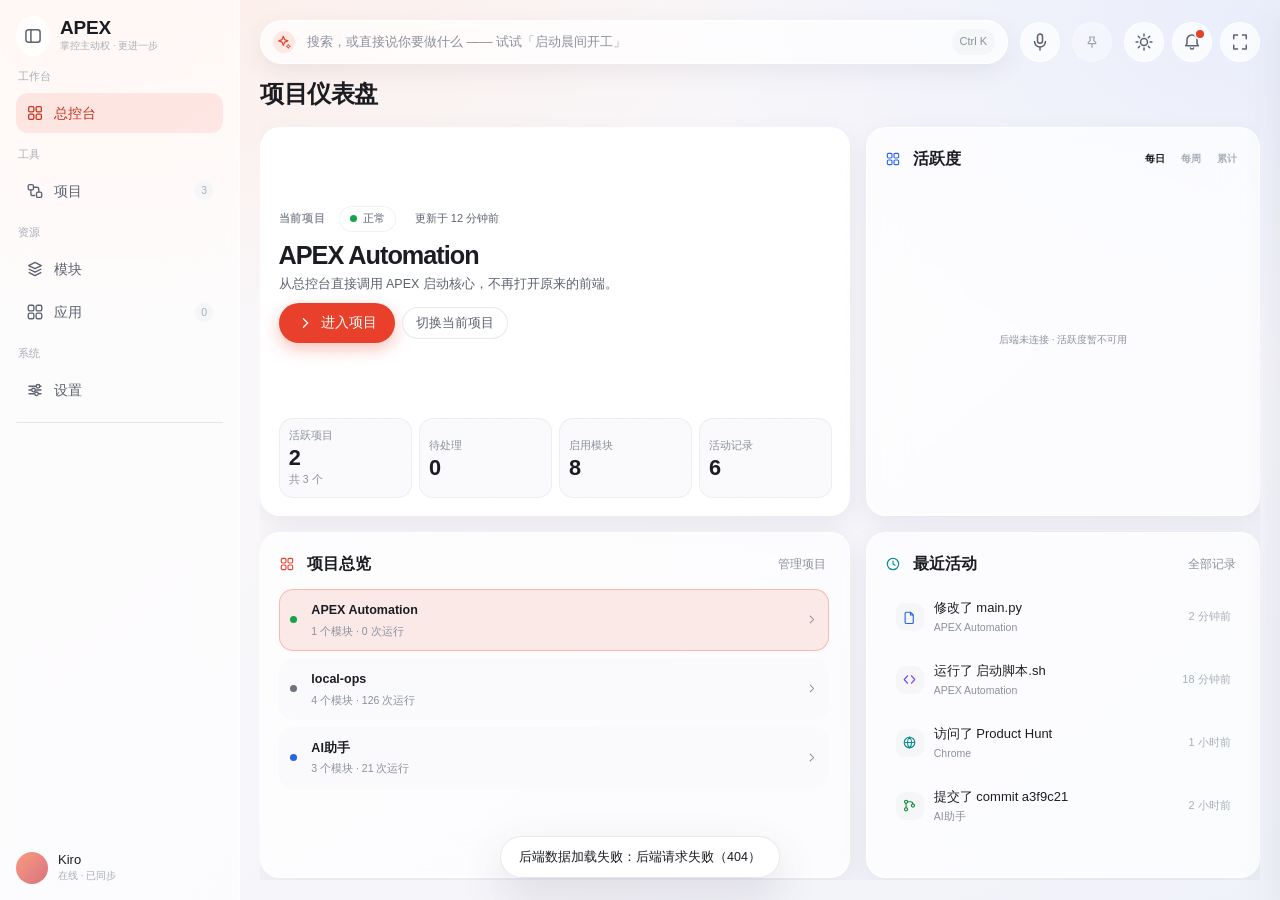
==== index.html @ bf37a085 "feat(frontend): 壳内 WebMessage 通道 + 响应式断点定稿 v2.1 + 去设计工具注入标记 - app.js 壳通道：页面跑在 WebView2 里时 apiRequest" ====
﻿<!DOCTYPE html>
<html data-theme="light" lang="zh-CN">
<head>
<meta charset="UTF-8">
<meta content="width=device-width, initial-scale=1" name="viewport">
<title>APEX 控制台</title>
<link href="styles.css?v=20260924D" rel="stylesheet">
</head>
<body>

<div class="app" id="app">

  <!-- ============ 侧边栏 ============ -->
  <aside class="sidebar">
    <div class="brand">
      <button class="icon-btn side-mini" id="miniBtn" title="折叠侧边栏">
        <svg fill="none" viewBox="0 0 24 24" style="width:20px; height:20px">
          <rect height="15" rx="3" stroke="var(--ink-2)" stroke-width="1.8" width="17" x="3.5" y="4.5"/>
          <path d="M9.5 4.5v15" stroke="var(--ink-2)" stroke-width="1.8"/>
        </svg>
      </button>
      <div>
        <div class="name">APEX</div>
        <div class="tag">掌控主动权 · 更进一步</div>
      </div>
    </div>

    <nav class="nav" id="nav">
      <div class="side-label">工作台</div>
      <button class="nav-item on" data-page="home">
        <svg fill="none" viewBox="0 0 24 24"><rect height="7" rx="1.8" stroke="currentColor" stroke-width="1.7" width="7" x="3.5" y="3.5"/><rect height="7" rx="1.8" stroke="currentColor" stroke-width="1.7" width="7" x="13.5" y="3.5"/><rect height="7" rx="1.8" stroke="currentColor" stroke-width="1.7" width="7" x="3.5" y="13.5"/><rect height="7" rx="1.8" stroke="currentColor" stroke-width="1.7" width="7" x="13.5" y="13.5"/></svg>
        <span>总控台</span>
      </button>
      <div class="side-label" style="margin-top:8px">工具</div>
      <button class="nav-item" data-page="projects">
        <svg fill="none" viewBox="0 0 24 24"><rect height="7" rx="2" stroke="currentColor" stroke-width="1.8" width="7" x="3" y="3.5"/><rect height="7" rx="2" stroke="currentColor" stroke-width="1.8" width="7" x="14" y="13.5"/><path d="M10 7h4.5a2.5 2.5 0 0 1 2.5 2.5V13" stroke="currentColor" stroke-linecap="round" stroke-width="1.8"/><path d="M6.5 10.5v5A2.5 2.5 0 0 0 9 18h2.5" stroke="currentColor" stroke-linecap="round" stroke-width="1.8"/></svg>
        <span>项目</span><span class="cnt" id="cntWf">3</span>
      </button>
      <div class="side-label" style="margin-top:8px">资源</div>
      <button class="nav-item" data-page="modules">
        <svg fill="none" viewBox="0 0 24 24"><path d="M12 3.2L3.6 7.4 12 11.6l8.4-4.2z" stroke="currentColor" stroke-linejoin="round" stroke-width="1.8"/><path d="M3.6 12L12 16.2 20.4 12" stroke="currentColor" stroke-linejoin="round" stroke-width="1.8"/><path d="M3.6 16.6L12 20.8l8.4-4.2" stroke="currentColor" stroke-linejoin="round" stroke-width="1.8"/></svg>
        <span>模块</span>
      </button>
      <button class="nav-item" data-page="apps">
        <svg fill="none" viewBox="0 0 24 24"><rect height="7.5" rx="2" stroke="currentColor" stroke-width="1.8" width="7.5" x="3" y="3"/><rect height="7.5" rx="2" stroke="currentColor" stroke-width="1.8" width="7.5" x="13.5" y="3"/><rect height="7.5" rx="2" stroke="currentColor" stroke-width="1.8" width="7.5" x="3" y="13.5"/><rect height="7.5" rx="2" stroke="currentColor" stroke-width="1.8" width="7.5" x="13.5" y="13.5"/></svg>
        <span>应用</span><span class="cnt" id="cntApps">12</span>
      </button>

      <div class="side-label" style="margin-top:8px">系统</div>
      <button class="nav-item" data-page="settings">
        <svg fill="none" viewBox="0 0 24 24"><path d="M4 7h9M19 7h1M4 12h3M13 12h7M4 17h7M17 17h3" stroke="currentColor" stroke-linecap="round" stroke-width="1.8"/><circle cx="16" cy="7" r="2.4" stroke="currentColor" stroke-width="1.8"/><circle cx="10" cy="12" r="2.4" stroke="currentColor" stroke-width="1.8"/><circle cx="14" cy="17" r="2.4" stroke="currentColor" stroke-width="1.8"/></svg>
        <span>设置</span>
      </button>
    </nav>

    <div class="side-div"></div>

    <div class="side-spacer"></div>

    <div class="user">
      <div class="avatar"></div>
      <div>
        <div class="u-name">Kiro</div>
        <div class="u-sub">在线 · 已同步</div>
      </div>
    </div>
  </aside>

  <!-- ============ 主区域 ============ -->
  <div class="main">
    <header class="topbar">
      <div aria-label="打开指令栏" class="search" id="searchBox" role="button" tabindex="0">
        <span class="ai-spark">
          <svg fill="none" viewBox="0 0 24 24" style="width:16px; height:16px">
            <path d="M11 3.5l1.9 4.9 4.9 1.9-4.9 1.9L11 17.1l-1.9-4.9L4.2 10.3l4.9-1.9L11 3.5z" stroke="#E8402A" stroke-linejoin="round" stroke-width="1.8"/>
            <path d="M18.5 15.5l.9 2.1 2.1.9-2.1.9-.9 2.1-.9-2.1-2.1-.9 2.1-.9.9-2.1z" stroke="#E8402A" stroke-linejoin="round" stroke-width="1.4"/>
          </svg>
        </span>
        <input id="searchInline" placeholder="搜索，或直接说你要做什么 —— 试试「启动晨间开工」" readonly tabindex="-1">
        <span class="kbd">Ctrl K</span>
      </div>

      <button aria-label="语音指令" class="icon-btn voice-btn" id="voiceBtn" title="语音指令：说「启动晨间开工」">
        <svg fill="none" viewBox="0 0 24 24" style="width:20px; height:20px">
          <rect height="11" rx="3" stroke="var(--ink-2)" stroke-width="1.8" width="6" x="9" y="2.5"/>
          <path d="M5.5 11.5a6.5 6.5 0 0 0 13 0" stroke="var(--ink-2)" stroke-linecap="round" stroke-width="1.8"/>
          <path d="M12 18v3.5" stroke="var(--ink-2)" stroke-linecap="round" stroke-width="1.8"/>
        </svg>
        <span class="voice-ring"></span>
      </button>

      <button class="pill window-topmost" id="topmostBtn" title="窗口置顶：固定窗口在最上层显示" aria-label="窗口置顶" aria-pressed="false" disabled>
        <svg fill="none" viewBox="0 0 24 24" aria-hidden="true">
          <path d="M8.5 4.5h7l-1 5 3 3v2h-11v-2l3-3-1-5zM12 14.5V20" stroke="currentColor" stroke-width="1.8" stroke-linecap="round" stroke-linejoin="round"/>
        </svg>
      </button>

      <div class="icon-btns">
        <button class="icon-btn" id="themeBtn" title="切换主题">
          <svg fill="none" viewBox="0 0 24 24" style="width:20px; height:20px">
            <circle cx="12" cy="12" r="4.2" stroke="var(--ink-2)" stroke-width="1.8"/>
            <path d="M12 2.5v2.2M12 19.3v2.2M2.5 12h2.2M19.3 12h2.2M5.2 5.2l1.6 1.6M17.2 17.2l1.6 1.6M18.8 5.2l-1.6 1.6M6.8 17.2l-1.6 1.6" stroke="var(--ink-2)" stroke-linecap="round" stroke-width="1.8"/>
          </svg>
        </button>
        <button class="icon-btn" id="bellBtn" title="通知">
          <svg fill="none" viewBox="0 0 24 24" style="width:20px; height:20px">
            <path d="M6 9.5a6 6 0 1 1 12 0v4.2l1.6 2.8H4.4L6 13.7V9.5z" stroke="var(--ink-2)" stroke-linejoin="round" stroke-width="1.8"/>
            <path d="M10 19.2a2.2 2.2 0 0 0 4 0" stroke="var(--ink-2)" stroke-linecap="round" stroke-width="1.8"/>
          </svg>
          <span class="badge" id="bellBadge"></span>
        </button>
        <button class="icon-btn" id="fsBtn" title="全屏（主内容限宽居中）">
          <svg fill="none" viewBox="0 0 24 24" style="width:20px; height:20px">
            <path d="M9 3.5H4.5V8M15 3.5h4.5V8M9 20.5H4.5V16M15 20.5h4.5V16" stroke="var(--ink-2)" stroke-linecap="round" stroke-linejoin="round" stroke-width="1.8"/>
          </svg>
        </button>
      </div>
    </header>

    <main class="view" id="view"></main>
  </div>
</div>

<!-- ============ 命令面板 ============ -->
<div class="mask" id="paletteMask">
  <div aria-label="指令栏" class="palette" role="dialog">
    <div class="p-in">
      <span class="ai-spark">
        <svg fill="none" viewBox="0 0 24 24" style="width:17px; height:17px">
          <path d="M11 3.5l1.9 4.9 4.9 1.9-4.9 1.9L11 17.1l-1.9-4.9L4.2 10.3l4.9-1.9L11 3.5z" stroke="#E8402A" stroke-linejoin="round" stroke-width="1.8"/>
          <path d="M18.5 15.5l.9 2.1 2.1.9-2.1.9-.9 2.1-.9-2.1-2.1-.9 2.1-.9.9-2.1z" stroke="#E8402A" stroke-linejoin="round" stroke-width="1.4"/>
        </svg>
      </span>
      <input autocomplete="off" id="paletteInput" placeholder="搜索，或直接说你要做什么 —— 例如「启动晨间开工」">
      <span class="kbd" id="palHint">Esc</span>
    </div>
    <div class="ai-zone" id="aiZone"></div>
    <div class="p-list" id="paletteList"></div>
  </div>
</div>

<!-- ============ 通知浮层 ============ -->
<div class="pop" id="bellPop"></div>
<div class="pop" id="voicePop"></div>
<div class="pop" id="appPop"></div>
<div class="pop" id="tagPop"></div>
<div class="pop" id="projStPop"></div>
<div class="pop" id="projSwitchPop"></div>

<!-- ============ 抽屉 ============ -->
<div class="drawer-mask" id="drawerMask"></div>
<aside aria-label="详情" class="drawer" id="drawer" role="dialog"></aside>

<!-- ============ 笔记编辑弹窗（居中模态框） ============ -->
<div class="note-mask" id="noteModalMask" data-act="closeNoteModal" aria-hidden="true"></div>
<div class="note-modal" id="noteModal" role="dialog" aria-modal="true" aria-label="笔记编辑"></div>

<!-- ============ 提示条 ============ -->
<div class="toasts" id="toasts"></div>

<script src="app.js?v=20260924D"></script>
</body>
</html>
---- styles.css ----
/* APEX 控制台 · 可运行原型
   视觉系统：沿用 APEX 品牌红 + 玻璃白卡 + 柔和渐变底
   结构纪律：圆角分级、4px 间距基准、字重分三档、扁平优先、阴影只用于交互层 */

/* ---------- 全局交互基线：禁用默认文本选择（桌面 / Electron 沉浸感） ----------
   拖拽列表、拖动卡片时不再出现蓝色选区。输入类控件必须放行，否则无法打字/复制。 */
*{
  user-select:none;
  -webkit-user-select:none;   /* Chrome / Safari / Electron / WebView2 */
  -ms-user-select:none;       /* IE / 旧 Edge */
  -moz-user-select:none;      /* Firefox */
}
input,
textarea,
[contenteditable="true"]{
  user-select:text !important;
  -webkit-user-select:text !important;
  -ms-user-select:text !important;
  -moz-user-select:text !important;
}
/* 可读长文本放行（终端 / 运行日志 / 代码预览，方便手动选中复制） */
.terminal,.t-line,pre,code{user-select:text;-webkit-user-select:text}

:root{
  --brand:#E8402A;
  --brand-dark:#C9331F;
  --brand-soft:rgba(232,64,42,.10);
  --brand-line:rgba(232,64,42,.28);
  --on-brand:#fff;

  --ink:#1B1D22;
  --ink-2:#5C6270;
  --ink-3:#8A909C;
  --ink-4:#A8AEB8;

  --line:rgba(28,32,44,.10);
  --line-2:rgba(28,32,44,.055);

  --card:rgba(255,255,255,.72);
  --card-strong:rgba(255,255,255,.92);
  --tile:rgba(244,245,247,.9);
  --tile-2:rgba(250,250,252,.9);
  --term-bg:#2E3440;                 /* 日志终端背景板：深板岩灰（浅色文字保持原样） */
  --hover:rgba(28,32,44,.045);

  --green:#0E8A3C;   --green-bg:rgba(16,163,74,.12);
  --blue:#2563EB;    --blue-bg:rgba(37,99,235,.12);
  --amber:#B0700F;   --amber-bg:rgba(186,117,23,.14);
  --purple-bg:rgba(124,77,255,.12);
  --teal:#0B8F8F;    --teal-bg:rgba(14,165,165,.12);
  --slate:#7A828F;   --slate-bg:rgba(122,130,143,.14);

  /* 项目状态三态（正常 / 开发中 / 已暂停）：项目卡片 badge、总控台 hero
     与「进入项目」页标题旁的切换控件共用，改配色只动这四个 hex */
  --st-ok:#16A34A;    --st-ok-bg:#F0FDF4;
  --st-dev:#2563EB;   --st-dev-bg:#EFF6FF;
  --st-pause:#6B7280; --st-pause-bg:#F3F4F6;

  /* 表单校验错误色：身份卡内联编辑窗口的必填提示 / 出错态描边共用 */
  --err:#D93025;      --err-bg:rgba(217,48,37,.08);   --err-line:rgba(217,48,37,.42);

  --r-card:20px;
  --r-inner:14px;
  --r-sm:10px;
  --r-pill:999px;

  --sh:0 8px 24px rgba(74,61,84,.08);
  --sh-lg:0 18px 44px rgba(74,61,84,.14);
  --blur:saturate(150%) blur(18px);

  --pg:20px;
  --pg-sm:12px;
  --gap:16px;
  --pad:18px;
  --ctl-h:40px;          /* 顶栏圆形控件直径：图标按钮 / 语音 / 窗口置顶共用同一尺寸 */
  --topbar-pin-ico:16px;

  /* 项目仪表盘：首页仅呈现项目状态、活动和推进，不重复应用入口；所有密度与热力图尺寸集中在这里。 */
  /* 连续缩放：clamp(下限, 随视口宽线性, 上限) —— 断点之间不跳变，压到下限由断点接手 */
  --dash-card-pad:clamp(13px, 0.9vw + 6px, 18px);
  --dash-gap:14px;
  --dash-side-min:320px;
  --dash-kicker:11px;
  --dash-title:clamp(21px, 1.35vw + 8px, 28px);
  --dash-desc:12.5px;
  --dash-stat:clamp(19px, 1.15vw + 7px, 24px);
  --dash-stat-label:10.5px;
  --dash-heat-gap:3px;
  --dash-heat-label:10px;
  --dash-heat-empty-h:64px;
  /* 方格圆角用百分比：跟着格子大小成正比，小格不会糊成圆点、大格不会显得太方 */
  --dash-heat-cell-r:22%;
  /* 活跃度底色：单一蓝色系五档，只表达在线时长（0 = 未活跃浅灰，越深 = 在线越久）。
     严禁在底色里掺红绿；代码增删只在悬停气泡里用色。 */
  --dash-heat-0:#EBEDF0;
  --dash-heat-1:#BFDBFE;
  --dash-heat-2:#93C5FD;
  --dash-heat-3:#3B82F6;
  --dash-heat-4:#2563EB;
  /* 悬停气泡：深色胶囊 + 两行（日期/在线，+ 增 / - 删），两种主题同一个深色底 */
  --heat-tip-bg:#14161A;
  --heat-tip-ink:#FFFFFF;
  --heat-tip-add:#10B981;
  --heat-tip-del:#EF4444;
  --heat-tip-r:10px;
  --heat-tip-pad:5px 10px;
  --heat-tip-gap:2px;
  --heat-tip-rise:4px;

  /* Obsidian 项目资料中枢：尺寸与动效集中在令牌，组件规则不硬写数值 */
  --ease-out:cubic-bezier(.23,1,.32,1);
  --motion-press:140ms;
  --motion-panel:200ms;
  --motion-return:280ms;
  --obs-hub-pad:14px;
  --obs-hub-gap:12px;
  --obs-node-pad:12px;
  --obs-node-min-h:64px;
  --obs-icon-size:30px;
  --obs-icon-glyph:17px;
  --obs-more-size:30px;
  --obs-bridge-w:82px;
  --obs-line-h:2px;
  --obs-dot-size:8px;
  --obs-title-size:13px;
  --obs-meta-size:10.5px;
  --obs-copy-gap:3px;
  --obs-panel-gap:10px;
  --obs-panel-shift:6px;

  /* 居中弹窗：所有「编辑 / 填写」表单的宿主。宽度分两档——宽版给长文本 / 列表，窄版给字段少的表单 */
  --modal-w:760px;
  --modal-w-form:480px;
  --app-picker-list-h:min(52vh,480px);

  /* 窗口规格：1260×840 标准窗口（紧凑） / 全屏（主内容限宽居中防拉伸）
     侧栏固定宽 + 全屏主内容上限，两态共用同一套令牌 */
  --side-w:240px;
  --main-max:1440px;
  /* 全站最小压缩宽度：窗口比这还窄时布局不再跟缩（body 出横向滚动条），
     响应式适配到 720 为止 —— 再往下是「不可读」，不是「响应式」该管的事 */
  --win-min:720px;

  /* 项目选择页：卡片栅格。--tile-min 是**期望**列宽（决定一行放几张卡）、
     --board-gap 卡片间距、--tile-pad 卡片内边距。列数由 minmax 自适应，不写宽度断点。
     注意：轨道下限在 .pjt-board 里用 min(--tile-min, 100%) 兜底 —— 否则容器比
     --tile-min 还窄时轨道不肯再缩，会撑出横向滚动条 */
  --tile-min:290px;
  --board-gap:14px;
  --tile-pad:16px;
  /* 卡片拖拽排序的视觉：抬起幅度与拖拽阴影。JS 通过 getComputedStyle 读这两个值，
     所以调手感只改这里，不用去动 app.js */
  --pjt-lift-scale:1.035;
  --pjt-lift-tilt:1.4deg;
  --pjt-sh-drag:0 22px 46px rgba(46,26,20,.24);

  /* 应用列表：行卡片固定高度 + 行距（步长 = 高 + 距，smoke/app.js 的整数行计算依赖它） */
  --app-row-h:46px;
  --app-row-gap:6px;

  --bg:
    radial-gradient(1200px 680px at 6% -8%, #FDECE6 0%, rgba(253,236,230,0) 60%),
    radial-gradient(1000px 600px at 98% 2%, #EAEEFB 0%, rgba(234,238,251,0) 58%),
    linear-gradient(140deg,#FBF8F8 0%,#F7F6FA 52%,#F0F2F9 100%);
  --side:rgba(255,255,255,.58);
}

[data-theme="dark"]{
  --ink:#E9EBEF;
  --ink-2:#ADB3BF;
  --ink-3:#818896;
  --ink-4:#666D7A;

  --line:rgba(255,255,255,.10);
  --line-2:rgba(255,255,255,.05);

  --card:rgba(33,35,41,.68);
  --card-strong:rgba(40,42,49,.94);
  --tile:rgba(255,255,255,.055);
  --tile-2:rgba(255,255,255,.035);
  --hover:rgba(255,255,255,.06);

  --green:#4ADE80;  --green-bg:rgba(74,222,128,.14);
  --blue:#7DA4FF;   --blue-bg:rgba(125,164,255,.14);
  --amber:#E5AE55;  --amber-bg:rgba(229,174,85,.14);
  --purple-bg:rgba(169,139,255,.14);
  --teal:#4FD1C5;   --teal-bg:rgba(79,209,197,.14);
  --slate:#9AA2B0;  --slate-bg:rgba(154,162,176,.14);

  /* 项目状态三态：深色态光源不同，浅色底会「发光」，改用低透明底 + 提亮文字 */
  --st-ok:#4ADE80;    --st-ok-bg:rgba(34,197,94,.16);
  --st-dev:#60A5FA;   --st-dev-bg:rgba(59,130,246,.18);
  --st-pause:#9CA3AF; --st-pause-bg:rgba(156,163,175,.16);

  /* 表单校验错误色：深色态提亮，保持与正文同等的可读性 */
  --err:#FF6B5E;      --err-bg:rgba(255,107,94,.12);  --err-line:rgba(255,107,94,.48);

  --sh:0 8px 24px rgba(0,0,0,.34);
  --sh-lg:0 18px 44px rgba(0,0,0,.5);

  /* 拖拽中的卡片阴影：深色态用纯黑加不透明度，避免浅色投影在暗底上发灰 */
  --pjt-sh-drag:0 22px 46px rgba(0,0,0,.62);

  /* 深色态蓝阶：同一支蓝色系在暗底上升一档，保证「越活跃越亮」的读法不变 */
  --dash-heat-0:rgba(255,255,255,.06);
  --dash-heat-1:#1E3A8A;
  --dash-heat-2:#2563EB;
  --dash-heat-3:#3B82F6;
  --dash-heat-4:#60A5FA;

  --bg:
    radial-gradient(1200px 680px at 6% -8%, #2A2029 0%, rgba(42,32,41,0) 60%),
    radial-gradient(1000px 600px at 98% 2%, #1C2233 0%, rgba(28,34,51,0) 58%),
    linear-gradient(140deg,#111216 0%,#14151A 52%,#141620 100%);
  --side:rgba(28,30,36,.62);
}

*{box-sizing:border-box}
html,body{height:100%}
body{
  margin:0;
  min-width:var(--win-min);   /* 最小压缩宽度地板：再窄出横向滚动条，布局不跟缩（见 --win-min） */
  font-family:"Noto Sans SC","PingFang SC","Microsoft YaHei",-apple-system,"Segoe UI",sans-serif;
  font-size:13px;
  line-height:1.6;
  color:var(--ink);
  background:var(--bg);
  background-attachment:fixed;
  -webkit-font-smoothing:antialiased;
  overflow:auto;   /* 常态无滚动条（.app 恰好铺满）；窗口 < --win-min 时出横向滚动条而不是压烂布局 */
}
button{font:inherit;color:inherit;background:none;border:0;cursor:pointer}
input,select{font:inherit;color:inherit}
::-webkit-scrollbar{width:9px;height:9px}
::-webkit-scrollbar-thumb{background:var(--line);border-radius:9px}
::-webkit-scrollbar-track{background:transparent}

/* ---------- 布局骨架 ---------- */
/* 布局骨架：侧栏固定 240px（1260 标准窗口下主区约 1020px） */
.app{display:grid;grid-template-columns:var(--side-w) minmax(0,1fr);height:100vh;height:100dvh;transition:grid-template-columns var(--motion-panel) var(--ease-out)}
.app.mini{grid-template-columns:76px minmax(0,1fr)}

.sidebar{
  background:var(--side);
  backdrop-filter:var(--blur);
  -webkit-backdrop-filter:var(--blur);
  border-right:1px solid rgba(255,255,255,.7);
  display:flex;flex-direction:column;gap:10px;
  padding:16px;overflow:hidden;
}
[data-theme="dark"] .sidebar{border-right-color:var(--line)}

.main{display:flex;flex-direction:column;min-width:0;padding:var(--pg);gap:var(--gap);overflow:hidden}
.view{flex:1;min-height:0;overflow:hidden auto;display:flex;flex-direction:column;gap:var(--gap);padding-bottom:2px;
  scrollbar-width:none;              /* 页面侧边不显示滚动条（滚轮 / 键盘 / 触控滚动能力保留） */
  -ms-overflow-style:none}
.view::-webkit-scrollbar{display:none}
/* 应用页：整页锁死，滚动只发生在「全部应用」列表容器内部——索引条因此始终停在可视区 */
.view.no-scroll{overflow:hidden}

/* ---------- 侧边栏 ---------- */
.brand{display:flex;align-items:center;gap:10px;min-width:0}
.brand .name{font-family:Inter,sans-serif;font-size:19px;font-weight:700;letter-spacing:-.2px;line-height:1.1}
.brand .tag{font-size:10px;color:var(--ink-4);white-space:nowrap}
/* ---------- 折叠态（.app.mini）：侧栏收成图标条 ----------
   规则集中在这里，避免分散隐藏导致遗漏与错位：
   1) brand 行只保留折叠按钮本身，其余子元素（logo / 文字 / 以后新增的）自动隐去；
   2) 导航项只留图标并水平居中；文字与数字徽标一并隐藏；
   3) 侧栏次级内容（分组小标题 / 用户名）整体隐藏。 */
.app.mini .brand{gap:0;justify-content:center}
.app.mini .brand>*:not(.side-mini){display:none}
.app.mini .side-label,
.app.mini .nav-item span,
.app.mini .user>div:last-child{display:none}
.app.mini .nav-item{justify-content:center;padding:9px}
.app.mini .user{justify-content:center}
/* 折叠按钮本体：浅态位于侧栏左上角（brand 行最左），34px 方形与 30px logo 同高 */
.side-mini{width:34px;height:34px;flex:0 0 34px;border-radius:10px}

.nav{display:flex;flex-direction:column;gap:3px}
.nav-item{
  display:flex;align-items:center;gap:10px;
  padding:9px 10px;border-radius:12px;
  color:var(--ink-2);font-size:14px;font-weight:400;
  text-align:left;width:100%;white-space:nowrap;
  transition:background .16s ease,color .16s ease;
}
.nav-item svg{flex:0 0 18px;width:18px;height:18px}
.nav-item:hover{background:var(--hover)}
.nav-item.on{background:var(--brand-soft);color:var(--brand-dark);font-weight:500}
.nav-item.on svg *{stroke:var(--brand-dark)}
[data-theme="dark"] .nav-item.on{color:#FF8A76}
[data-theme="dark"] .nav-item.on svg *{stroke:#FF8A76}
.nav-item .cnt{margin-left:auto;font-family:Inter,sans-serif;font-size:10.5px;color:var(--ink-4);
  background:var(--tile);border-radius:var(--r-pill);padding:1px 6px}

.side-div{height:1px;background:var(--line);margin:2px 0}
.side-label{font-size:11px;font-weight:500;color:var(--ink-4);padding:0 2px}
.side-spacer{flex:1;min-height:8px}

.track{height:6px;border-radius:3px;background:var(--tile);overflow:hidden}
.track i{display:block;height:100%;border-radius:3px;background:linear-gradient(90deg,#F76B55,#E8402A);
  transition:width .5s cubic-bezier(.2,.7,.3,1)}
.dot{width:7px;height:7px;border-radius:50%;flex:0 0 7px}

.user{display:flex;align-items:center;gap:10px;padding-top:2px}
.avatar{width:32px;height:32px;border-radius:50%;flex:0 0 32px;
  background:linear-gradient(135deg,#FA9A80,#D9737F)}
.user .u-name{font-family:Inter,sans-serif;font-size:13px;font-weight:500;line-height:1.2}
.user .u-sub{font-size:10px;color:var(--ink-4)}

/* ---------- 顶栏 ---------- */
/* min-width:0 让顶栏本身可缩（否则整条 .main 会被子项的最小内容宽顶住） */
.topbar{display:flex;align-items:center;gap:12px;flex:0 0 auto;min-width:0}
.search{
  flex:1;min-width:0;height:44px;border-radius:var(--r-pill);
  background:var(--card);border:1px solid rgba(255,255,255,.9);
  backdrop-filter:var(--blur);-webkit-backdrop-filter:var(--blur);
  display:flex;align-items:center;gap:10px;padding:0 12px;
  box-shadow:var(--sh);cursor:text;
  transition:border-color .16s ease,box-shadow .16s ease;
}
[data-theme="dark"] .search{border-color:var(--line)}
.search:hover{border-color:var(--brand-line)}
.search input{flex:1;min-width:0;border:0;background:none;outline:none;font-size:13px}
.search input::placeholder{color:var(--ink-3)}
.kbd{font-family:Inter,sans-serif;font-size:11px;font-weight:500;color:var(--ink-3);
  background:var(--tile);border-radius:var(--r-pill);padding:4px 8px;white-space:nowrap}

.pill{
  height:44px;border-radius:var(--r-pill);background:var(--card);
  border:1px solid rgba(255,255,255,.9);backdrop-filter:var(--blur);
  -webkit-backdrop-filter:var(--blur);
  display:flex;align-items:center;gap:7px;padding:0 13px;white-space:nowrap;
  font-size:12.5px;font-weight:500;color:var(--ink-2);
  transition:border-color .16s ease,transform .16s ease;
}
[data-theme="dark"] .pill{border-color:var(--line)}
.pill:hover{border-color:var(--brand-line)}
.pill:active{transform:scale(.97)}
/* 纯图标按钮：与相邻 .icon-btn 同尺寸同形，不再承载文字标签。
   覆盖 .pill 的横向内边距，避免撑出多余宽度。 */
.pill.window-topmost{padding:0;width:var(--ctl-h);height:var(--ctl-h);border-radius:50%;
  display:grid;place-items:center;flex:0 0 auto}
.pill.window-topmost svg{width:var(--topbar-pin-ico);height:var(--topbar-pin-ico)}
.pill.window-topmost.on{background:var(--brand-soft);border-color:var(--brand-line);color:var(--brand)}
.pill.window-topmost:disabled{opacity:.55;cursor:not-allowed}

/* 图标组：默认按内容排布，但允许收缩 + 内部换行 —— 窄窗口下这组固定直径按钮会把
   .main 的最小内容宽顶到 400px 以上（内容被裁切）。骨架级变化走 v2.1 断点，此处仍用可换行收缩 */
.icon-btns{display:flex;align-items:center;gap:8px;flex:0 1 auto;flex-wrap:wrap;
  justify-content:flex-end;min-width:0}
.icon-btn{
  width:var(--ctl-h);height:var(--ctl-h);border-radius:50%;background:var(--card);
  border:1px solid rgba(255,255,255,.9);backdrop-filter:var(--blur);
  -webkit-backdrop-filter:var(--blur);
  display:grid;place-items:center;position:relative;
  transition:border-color .16s ease,transform .16s ease;
}
[data-theme="dark"] .icon-btn{border-color:var(--line)}
.icon-btn:hover{border-color:var(--brand-line)}
.icon-btn:active{transform:scale(.94)}
/* padding:0 不能省：通用 .badge 自带 padding:2px 8px，配合全局 *{box-sizing:border-box}
   会把 width:8px 撑成 16px，border-radius:50% 就渲染成 16×8 的扁椭圆。 */
.icon-btn .badge{position:absolute;top:7px;right:7px;width:8px;height:8px;padding:0;border-radius:50%;
  background:var(--brand);box-shadow:0 0 0 2px var(--card-strong)}

/* ---------- 卡片 ---------- */
.card{
  background:var(--card);
  border:1px solid rgba(255,255,255,.85);
  backdrop-filter:var(--blur);-webkit-backdrop-filter:var(--blur);
  border-radius:var(--r-card);
  box-shadow:var(--sh);
  padding:var(--pad);
  display:flex;flex-direction:column;gap:12px;
  min-width:0;
}
[data-theme="dark"] .card{border-color:var(--line)}
.card-head{display:flex;align-items:center;gap:12px;flex-wrap:wrap}
.card-title{font-size:16px;font-weight:600;letter-spacing:-.1px}
.card-title small{font-size:11px;font-weight:400;color:var(--ink-3);margin-left:6px}
.card-head .right{margin-left:auto;display:flex;align-items:center;gap:8px}
.link{font-size:12px;color:var(--ink-3);border-radius:6px;padding:3px 5px}
.link:hover{color:var(--brand);background:var(--brand-soft)}

.grid{display:grid;gap:var(--gap)}
.g-2{grid-template-columns:repeat(2,minmax(0,1fr))}
.g-3{grid-template-columns:repeat(3,minmax(0,1fr))}
.split{display:grid;grid-template-columns:minmax(0,1fr) 344px;gap:var(--gap)}

/* ---------- 行 / 列表 ---------- */
.list{display:flex;flex-direction:column;gap:3px}
.row{
  display:flex;align-items:center;gap:10px;
  padding:10px 12px;border-radius:var(--r-sm);
  transition:background .14s ease;
  min-width:0;
}
.row:hover{background:var(--hover)}
.row .r-title{flex:1;min-width:0;font-size:13px;line-height:1.4;overflow:hidden;text-overflow:ellipsis;white-space:nowrap}
.row .r-title.done{text-decoration:line-through;color:var(--ink-4)}
.row .r-meta{font-size:11px;color:var(--ink-3);white-space:nowrap}
.row .r-time{font-size:11px;color:var(--ink-4);white-space:nowrap;min-width:62px;text-align:right}
.ricon{width:16px;height:16px;flex:0 0 16px;display:block}

/* 首页卡片层级件：活动图标底片 */
.row .ricon-box{width:28px;height:28px;flex:0 0 28px;display:grid;place-items:center;
  border-radius:9px;background:var(--tile)}
.row .ricon-box svg{width:15px;height:15px}

.badge{
  font-size:10.5px;font-weight:500;border-radius:var(--r-pill);
  padding:2px 8px;white-space:nowrap;
}
.b-green{background:var(--green-bg);color:var(--green)}
.b-blue{background:var(--blue-bg);color:var(--blue)}
.b-amber{background:var(--amber-bg);color:var(--amber)}
.b-slate{background:var(--slate-bg);color:var(--slate)}
.b-brand{background:var(--brand-soft);color:var(--brand-dark)}
[data-theme="dark"] .b-brand{color:#FF8A76}
.pst-ok{background:var(--st-ok-bg);color:var(--st-ok);border-color:transparent}
.pst-dev{background:var(--st-dev-bg);color:var(--st-dev);border-color:transparent}
.pst-pause{background:var(--st-pause-bg);color:var(--st-pause);border-color:transparent}

/* ---------- 标签页 ---------- */
.tabs{display:flex;gap:2px;padding:3px;border-radius:var(--r-pill);background:var(--tile);flex-wrap:wrap}
.tab{
  padding:6px 12px;border-radius:var(--r-pill);font-size:12px;color:var(--ink-2);
  white-space:nowrap;transition:all .16s ease;
}
.tab:hover{color:var(--ink)}
.tab.on{background:var(--card-strong);color:var(--ink);font-weight:500;box-shadow:0 1px 3px rgba(28,32,44,.1)}

/* ---------- 按钮 ---------- */
.btn{
  display:inline-flex;align-items:center;gap:8px;
  height:40px;padding:0 18px;border-radius:var(--r-pill);
  font-size:13.5px;font-weight:500;white-space:nowrap;
  transition:all .16s ease;
}
.btn svg{width:16px;height:16px;flex:0 0 16px}
.btn-primary{background:var(--brand);color:#fff;box-shadow:0 6px 16px rgba(232,64,42,.32)}
.btn-primary:hover{background:var(--brand-dark)}
.btn-primary:active{transform:scale(.97)}
.btn-ghost{background:var(--card-strong);border:1px solid var(--line);color:var(--ink-2)}
.btn-ghost:hover{border-color:var(--brand-line);color:var(--brand)}
.btn-ghost:active{transform:scale(.97)}
.btn-sm{height:32px;padding:0 13px;font-size:12.5px}
.btn-sm svg{width:14px;height:14px;flex:0 0 14px}
button:focus-visible,input:focus-visible,.row:focus-visible,.tab:focus-visible{
  outline:2px solid var(--brand);outline-offset:2px;border-radius:var(--r-sm)}

/* ---------- 主卡状态区（状态徽章 / 说明句） ---------- */
.hero-meta{display:flex;align-items:center;gap:8px;flex-wrap:wrap}
.chip{
  display:inline-flex;align-items:center;gap:6px;
  height:26px;padding:0 10px;border-radius:var(--r-pill);
  background:var(--card-strong);border:1px solid var(--line-2);
  font-size:11px;color:var(--ink-2);white-space:nowrap;
}
.chip.soft{background:rgba(255,255,255,.62);border-color:transparent}
[data-theme="dark"] .chip.soft{background:rgba(255,255,255,.07)}

/* ---------- 项目仪表盘：当前项目、按项目总览、活跃度与最近活动，单屏、有主次 ---------- */
.home-grid{
  flex:1;min-height:0;
  display:grid;
  grid-template-columns:minmax(min(320px,100%),1.38fr) minmax(min(var(--dash-side-min),100%),.92fr);
  grid-template-rows:minmax(0,1.06fr) minmax(0,.94fr);
  grid-template-areas:"overview heat" "projects activity";
  gap:var(--gap);
}
.dashboard-overview{grid-area:overview;display:flex;flex-direction:column;gap:var(--dash-gap);padding:var(--dash-card-pad);background-image:linear-gradient(135deg,var(--card-strong),var(--card));}
.dashboard-heat{grid-area:heat}
.dashboard-projects{grid-area:projects}
.dashboard-activity{grid-area:activity}
.home-grid .card{min-height:0;overflow:hidden}
.home-grid .card-head{flex:0 0 auto}
.dashboard-overview-main{flex:1;min-height:0;display:flex;flex-direction:column;justify-content:center;gap:calc(var(--dash-gap) / 1.6)}
.dashboard-kicker{margin:0 calc(var(--dash-gap) / 3) 0 0;font-size:var(--dash-kicker);font-weight:600;letter-spacing:.08em;color:var(--ink-3)}
.dashboard-overview h2{margin:0;font-size:var(--dash-title);line-height:1.15;letter-spacing:-.04em;overflow-wrap:anywhere}
.dashboard-desc{margin:calc(var(--dash-gap) / 3) 0 0;color:var(--ink-2);font-size:var(--dash-desc);line-height:1.6;display:-webkit-box;-webkit-line-clamp:2;-webkit-box-orient:vertical;overflow:hidden}
.dashboard-overview-foot{display:flex;align-items:center;gap:calc(var(--dash-gap) / 2);flex-wrap:wrap}
.dashboard-actions{display:flex;align-items:center;gap:calc(var(--dash-gap) / 2);flex-wrap:wrap}
.dashboard-kpis{display:grid;grid-template-columns:repeat(4,minmax(72px,1fr));gap:calc(var(--dash-gap) / 2);min-height:0}
.dashboard-kpis>div{display:flex;min-width:0;min-height:0;flex-direction:column;justify-content:center;gap:calc(var(--dash-gap) / 5);padding:calc(var(--dash-gap) / 1.6) calc(var(--dash-gap) / 1.5);border:1px solid var(--line-2);border-radius:var(--r-inner);background:var(--tile-2);overflow:hidden}
.dashboard-kpis span,.dashboard-kpis small{font-size:var(--dash-stat-label);color:var(--ink-3);white-space:nowrap;overflow:hidden;text-overflow:ellipsis}
.dashboard-kpis strong{font-size:var(--dash-stat);font-weight:650;line-height:1;color:var(--ink)}
/* 活跃度热力图：26 列 = 周、7 行 = 周几。
   自适应完全交给 CSS Grid 本身——列宽 1fr 平分卡宽，方格用 aspect-ratio 保持正方形，
   所以格子宽度天然等于列宽，不存在「算出来的格宽 > 卡宽」的溢出，也就永远没有横向滚动条；
   月份刻度与格子共用同一套 1fr 列模板，逐列对齐是结构保证的（不再由 JS 量尺寸）。
   明细只在悬停气泡里出现，卡片本身不放任何摘要行 / 统计卡。 */
.heat-wrap{display:flex;flex:1;min-height:0;flex-direction:column;justify-content:center}
.heat-empty{display:flex;align-items:center;justify-content:center;min-height:var(--dash-heat-empty-h);font-size:var(--dash-heat-label);color:var(--ink-3)}
.heat-tabs{display:flex;align-items:center;gap:calc(var(--dash-gap) / 2)}
.heat-tab{border:0;background:transparent;padding:2px 4px;color:var(--ink-4);font:inherit;font-size:var(--dash-heat-label);font-weight:600;cursor:pointer}
.heat-tab.on{color:var(--ink)}
.heat-tab:hover{color:var(--ink-2)}
.heat-body{display:flex;flex-direction:column;gap:var(--dash-heat-gap);width:100%;min-width:0}
.heat-grid{display:grid;grid-auto-flow:column;grid-auto-columns:minmax(0,1fr);grid-template-rows:repeat(7,auto);gap:var(--dash-heat-gap)}
.heat-months{display:grid;grid-auto-flow:column;grid-auto-columns:minmax(0,1fr);gap:var(--dash-heat-gap);font-size:var(--dash-heat-label);line-height:1.5;color:var(--ink-4);white-space:nowrap;overflow:visible}
.heat-cell{position:relative;display:block;border-radius:var(--dash-heat-cell-r);background:var(--dash-heat-0)}
/* 方格保持 1:1 用百分比 padding（基于已解析的列宽）而不是 aspect-ratio：
   本仓库踩过 aspect-ratio + auto 行轨道被 stretch 对齐忽略、整片棋盘塌成一条线的坑 */
.heat-cell::before{content:"";display:block;padding-top:100%}
.heat-cell.h1{background:var(--dash-heat-1)}
.heat-cell.h2{background:var(--dash-heat-2)}
.heat-cell.h3{background:var(--dash-heat-3)}
.heat-cell.h4{background:var(--dash-heat-4)}
.heat-cell.today{box-shadow:0 0 0 1px var(--ink-2)}
.heat-cell:hover{box-shadow:0 0 0 1px var(--ink-3)}
/* 今天之后的格子：浅灰占位、不参与交互、JS 也不给它生成气泡 —— 未来日期不可能被悬停出来 */
.heat-cell.future{pointer-events:none}
/* 悬停气泡：深色胶囊。第一行「日期 · 在线时长」，第二行「+ 新增 / - 删减」（绿 / 红）。
   淡入 + 上浮，统一 transition:all .3s ease */
.heat-tip{position:absolute;bottom:calc(100% + 6px);left:50%;z-index:3;--heat-tip-dx:-50%;
  display:flex;flex-direction:column;gap:var(--heat-tip-gap);
  padding:var(--heat-tip-pad);border-radius:var(--heat-tip-r);
  background:var(--heat-tip-bg);color:var(--heat-tip-ink);box-shadow:var(--sh-lg);
  font-size:var(--dash-heat-label);line-height:1.5;white-space:nowrap;
  opacity:0;pointer-events:none;
  transform:translate(var(--heat-tip-dx),var(--heat-tip-rise));
  transition:all .3s ease}
.heat-cell:hover .heat-tip{opacity:1;transform:translate(var(--heat-tip-dx),0)}
.heat-cell:nth-child(7n+1) .heat-tip{left:0;--heat-tip-dx:0}
.heat-cell:nth-child(n+169) .heat-tip{left:auto;right:0;--heat-tip-dx:0}
.heat-tip-l2{display:flex;align-items:center;gap:calc(var(--heat-tip-gap) * 2)}
.heat-tip-sep{color:var(--heat-tip-ink);opacity:.45}
.heat-add{color:var(--heat-tip-add);font-weight:600}
.heat-del{color:var(--heat-tip-del);font-weight:600}
.dashboard-project-list,.dashboard-activity-list{display:flex;flex:1;min-height:0;flex-direction:column;gap:calc(var(--dash-gap) / 2)}
/* 项目总览行数可能超出卡高：列表自身滚动，滚动条与步骤区同款细样式 */
.dashboard-project-list{overflow:hidden auto;padding-right:2px;scrollbar-width:thin;scrollbar-color:var(--line) transparent}
.dashboard-project-list::-webkit-scrollbar{width:6px}
.dashboard-project-list::-webkit-scrollbar-thumb{background:var(--line);border-radius:3px}
.dashboard-project-list::-webkit-scrollbar-track{background:transparent}
.dashboard-project-row{display:grid;grid-template-columns:auto minmax(0,1fr) auto;align-items:center;gap:var(--dash-gap);width:100%;padding:calc(var(--dash-gap) / 1.35);border-radius:var(--r-inner);text-align:left;background:var(--tile-2);border:1px solid transparent;transition:background var(--motion-press) var(--ease-out),border-color var(--motion-press) var(--ease-out),transform var(--motion-press) var(--ease-out)}
.dashboard-project-row:hover{background:var(--hover);border-color:var(--brand-line);transform:translateY(calc(var(--dash-gap) / -10))}
.dashboard-project-row.on{background:var(--brand-soft);border-color:var(--brand-line)}
.dashboard-project-name{display:flex;min-width:0;flex-direction:column;font-size:var(--dash-desc);font-weight:600;overflow:hidden;text-overflow:ellipsis;white-space:nowrap}
.dashboard-project-name small{margin-top:calc(var(--dash-gap) / 6);font-size:var(--dash-stat-label);font-weight:400;color:var(--ink-3)}
.dashboard-project-go{width:13px;height:13px;color:var(--ink-3)}
.dashboard-project-go svg{display:block;width:100%;height:100%}
.dashboard-activity .row{padding:calc(var(--dash-gap) / 1.35);min-height:0}
.dashboard-activity .r-title{display:flex;min-width:0;flex-direction:column;gap:calc(var(--dash-gap) / 6)}
.dashboard-activity .r-title small{font-size:var(--dash-stat-label);font-weight:400;color:var(--ink-3)}

/* ---------- 玻璃质感开关（设置页 · 真实生效） ---------- */
.no-blur .card,.no-blur .sidebar,
.no-blur .drawer,.no-blur .palette{
  backdrop-filter:none !important;-webkit-backdrop-filter:none !important;
}
.no-blur .card{background:#FFFFFF}
[data-theme="dark"] .no-blur .card{background:#23242B}

/* ---------- 抽屉里的输入控件 ---------- */
.drawer-input{
  width:100%;height:40px;padding:0 12px;border-radius:10px;
  border:1px solid var(--line);background:var(--card-strong);
  font-size:14px;font-weight:600;color:var(--ink);outline:none;
}
.drawer-input:focus{border-color:var(--brand)}
.drawer-textarea{
  width:100%;min-height:160px;padding:12px;border-radius:10px;
  border:1px solid var(--line);background:var(--card-strong);
  font-size:13px;line-height:1.6;color:var(--ink);outline:none;resize:vertical;
}
.drawer-textarea:focus{border-color:var(--brand)}
.metrics{display:flex;align-items:center;gap:18px;flex-wrap:wrap}
.metric{font-family:Inter,sans-serif;font-size:12px;font-weight:500;color:var(--ink-2);white-space:nowrap}
.metric b{color:var(--ink);font-weight:600}

/* ---------- 应用宫格 ---------- */
.apps{display:grid;grid-template-columns:repeat(4,minmax(0,1fr));gap:10px}
.apps.wide{grid-template-columns:repeat(auto-fill,minmax(96px,1fr));gap:12px}
.app-tile{
  display:flex;flex-direction:column;align-items:center;gap:7px;
  padding:10px 6px;border-radius:var(--r-inner);background:var(--tile-2);
  border:1px solid transparent;
  transition:all .16s ease;
}
.app-tile:hover{background:var(--card-strong);border-color:var(--brand-line);transform:translateY(-2px)}
.app-tile .ico{width:36px;height:36px;display:block}
.app-tile span{font-size:11px;color:var(--ink-2);max-width:100%;overflow:hidden;
  text-overflow:ellipsis;white-space:nowrap}
.app-tile.add .ico{opacity:.55}

@keyframes slideIn{from{opacity:0;transform:translateY(8px)}to{opacity:1;transform:none}}
.anim{animation:slideIn .26s cubic-bezier(.2,.7,.3,1) both}

/* ---------- 页面头 ---------- */
.page-head{display:flex;align-items:flex-end;gap:14px;flex-wrap:wrap;margin-bottom:2px}
/* 项目页页头吸顶：滚动时固定在内容区顶部（.view 即滚动容器），毛玻璃 + 底部阴影与正文区分；
   内边距常驻 + 负外边距抵消，吸顶前后零布局跳动；z-index 20 压过卡片、低于弹窗 / 抽屉层 */
/* 项目页页头吸顶：悬浮圆角卡片形态 —— 与内容卡片同宽同圆角（--r-card）、同描边；
   margin-top:-10px 让顶部圆角收进顶栏（吸顶时只见底部大圆角），吸顶前后零跳动 */
.page-head.stick{position:sticky;top:0;z-index:20;
  margin:-10px 0 2px;padding:10px 14px;
  background:var(--card);border:1px solid var(--line);border-radius:var(--r-card);
  -webkit-backdrop-filter:var(--blur);backdrop-filter:var(--blur);
  box-shadow:0 10px 24px rgba(74,61,84,.12)}
.page-head h1{font-size:24px;font-weight:700;letter-spacing:-.4px;line-height:1.2;margin:0}
.page-head p{font-size:12.5px;color:var(--ink-3);margin:4px 0 0}
.page-head .right{margin-left:auto;display:flex;gap:8px;align-items:center;flex-wrap:wrap}
/* 标题行：项目名与状态切换控件同行；flex-wrap 保证窄窗时控件整块换行而不是被压扁 */
.page-head .ph-title{display:flex;align-items:center;gap:10px;flex-wrap:wrap}

/* 项目状态切换控件：本色即当前状态，点击展开三态菜单 */
.st-switch{
  display:inline-flex;align-items:center;gap:6px;
  height:26px;padding:0 9px 0 10px;border-radius:var(--r-pill);
  border:1px solid transparent;font-size:12px;font-weight:500;white-space:nowrap;
  transition:box-shadow .16s ease;
}
.st-switch:hover{box-shadow:0 0 0 3px rgba(28,32,44,.07)}
.st-switch:active{transform:scale(.98)}
[data-theme="dark"] .st-switch:hover{box-shadow:0 0 0 3px rgba(255,255,255,.10)}
.st-switch .dot{background:currentColor}
.st-switch .st-c{width:12px;height:12px;display:block;opacity:.62}
.st-switch .st-c svg{width:12px;height:12px;display:block}
.toolbar{display:flex;gap:8px;align-items:center;flex-wrap:wrap}
.field{
  height:36px;border-radius:var(--r-pill);border:1px solid var(--line);
  background:var(--card-strong);display:flex;align-items:center;gap:8px;padding:0 12px;
  min-width:200px;
}
.field input{border:0;background:none;outline:none;flex:1;min-width:0;font-size:12.5px}
/* 页面级小号搜索框（顶栏已有全局指令栏，此处不抢视觉） */
.field.sm{min-width:0;width:172px;height:34px;padding:0 10px}
.field.sm input{font-size:12px}

.terminal{
  background:var(--term-bg);border-radius:var(--r-inner);padding:14px;
  font-family:"SFMono-Regular",Consolas,"Liberation Mono",monospace;font-size:12px;
  line-height:1.75;color:#D7DBE3;min-height:220px;max-height:320px;overflow:auto;
}
.terminal .t-line{white-space:pre-wrap;word-break:break-all}
.terminal .ok{color:#5BE38A}
.terminal .warn{color:#E8B45B}
.terminal .err{color:#FF8A76}
.terminal .dim{color:#7C8494}
.terminal .cmd{color:#7FB2FF}

/* ---------- AI 助手 ---------- */
.chat{display:flex;flex-direction:column;gap:14px;padding:4px 2px}
.msg{display:flex;gap:10px;max-width:76%}
.msg.me{margin-left:auto;flex-direction:row-reverse}
.typing span{display:inline-block;width:6px;height:6px;border-radius:50%;background:var(--ink-4);
  margin-right:3px;animation:bob 1.1s infinite}
.typing span:nth-child(2){animation-delay:.15s}
.typing span:nth-child(3){animation-delay:.3s}
@keyframes bob{0%,60%,100%{transform:translateY(0);opacity:.45}30%{transform:translateY(-4px);opacity:1}}

/* ---------- 设置 ---------- */
.set-row{display:flex;align-items:center;gap:14px;padding:13px 0;border-bottom:1px solid var(--line-2)}
.set-row:last-child{border-bottom:0}
.set-row .s-txt{flex:1;min-width:0}
.set-row .s-t{font-size:13.5px;font-weight:500}
.set-row .s-d{font-size:11.5px;color:var(--ink-3);margin-top:2px}
.switch{width:42px;height:24px;border-radius:var(--r-pill);background:var(--tile);
  border:1px solid var(--line);position:relative;flex:0 0 42px;transition:all .18s ease}
.switch i{position:absolute;top:2px;left:2px;width:18px;height:18px;border-radius:50%;
  background:#fff;box-shadow:0 1px 3px rgba(0,0,0,.2);transition:transform .18s cubic-bezier(.2,.7,.3,1)}
.switch.on{background:var(--brand);border-color:var(--brand)}
.switch.on i{transform:translateX(18px)}
.slider{width:180px;appearance:none;height:4px;border-radius:2px;background:var(--tile);outline:none}
.slider::-webkit-slider-thumb{appearance:none;width:16px;height:16px;border-radius:50%;
  background:var(--brand);cursor:pointer;box-shadow:0 1px 4px rgba(0,0,0,.25)}
.seg{display:flex;gap:2px;padding:3px;border-radius:var(--r-pill);background:var(--tile)}
.seg button{padding:6px 12px;border-radius:var(--r-pill);font-size:12px;color:var(--ink-2)}
.seg button.on{background:var(--card-strong);color:var(--ink);font-weight:500}
.swatch{width:26px;height:26px;border-radius:50%;border:2px solid transparent;flex:0 0 26px}
.swatch.on{border-color:var(--ink)}

/* ---------- 命令面板 / 抽屉 / 气泡 ---------- */
.mask{position:fixed;inset:0;background:rgba(18,16,22,.42);backdrop-filter:blur(6px);
  -webkit-backdrop-filter:blur(6px);z-index:60;display:none;align-items:flex-start;
  justify-content:center;padding-top:12vh}
.mask.on{display:flex;animation:slideIn .18s ease both}
.palette{width:min(600px,92vw);background:var(--card-strong);border:1px solid var(--line);
  border-radius:20px;box-shadow:var(--sh-lg);overflow:hidden}
.palette .p-in{display:flex;align-items:center;gap:10px;padding:15px 18px;border-bottom:1px solid var(--line-2)}
.palette .p-in input{flex:1;border:0;background:none;outline:none;font-size:14.5px}
.palette .p-list{max-height:52vh;overflow:auto;padding:8px}
.palette .p-group{font-size:10.5px;font-weight:600;color:var(--ink-4);padding:10px 10px 6px;
  text-transform:uppercase;letter-spacing:.6px}
.p-item{display:flex;align-items:center;gap:11px;width:100%;padding:10px 11px;border-radius:var(--r-sm);
  text-align:left;transition:background .12s ease}
.p-item:hover,.p-item.sel{background:var(--brand-soft)}
.p-item .p-ico{width:20px;height:20px;flex:0 0 20px;display:grid;place-items:center;color:var(--ink-3)}
.p-item .p-t{flex:1;min-width:0;font-size:13px;overflow:hidden;text-overflow:ellipsis;white-space:nowrap}
.p-item .p-k{font-size:11px;color:var(--ink-4)}

.pop{position:fixed;z-index:70;background:var(--card-strong);border:1px solid var(--line);
  border-radius:16px;box-shadow:var(--sh-lg);padding:8px;min-width:230px;display:none}
.pop.on{display:block;animation:slideIn .14s ease both}
.pop .pop-h{font-size:11px;font-weight:600;color:var(--ink-4);padding:8px 10px 6px}
.pop-item{display:flex;align-items:center;gap:10px;width:100%;padding:9px 10px;
  border-radius:var(--r-sm);text-align:left;font-size:13px}
.pop-item:hover{background:var(--hover)}
.pop-div{height:1px;background:var(--line-2);margin:6px 4px}
.note{display:flex;gap:10px;padding:10px;border-radius:var(--r-sm)}
.note:hover{background:var(--hover)}
.note .n-t{font-size:12.5px;font-weight:500}
.note .n-d{font-size:11px;color:var(--ink-3);margin-top:2px}
.note .n-time{font-size:10.5px;color:var(--ink-4);margin-left:auto;white-space:nowrap}

.drawer-mask{position:fixed;inset:0;background:rgba(18,16,22,.36);z-index:65;display:none}
.drawer-mask.on{display:block;animation:slideIn .18s ease both}
.drawer{position:fixed;top:0;right:0;height:100vh;height:100dvh;width:min(480px,94vw);z-index:66;
  background:var(--card-strong);backdrop-filter:var(--blur);-webkit-backdrop-filter:var(--blur);
  border-left:1px solid var(--line);box-shadow:var(--sh-lg);
  transform:translateX(102%);transition:transform .3s cubic-bezier(.2,.7,.3,1);
  display:flex;flex-direction:column;padding:22px;gap:16px;overflow:auto}
.drawer.on{transform:none}
/* ---------- 居中弹窗：所有「编辑 / 填写」表单的唯一宿主（遮罩 + 缩放淡入，桌面 / 移动端自适应） ---------- */
.note-mask{position:fixed;inset:0;background:rgba(20,20,24,.42);z-index:92;
  opacity:0;visibility:hidden;transition:opacity .22s ease,visibility .22s ease}
.note-mask.on{opacity:1;visibility:visible}
.note-modal{position:fixed;top:50%;left:50%;z-index:93;
  width:min(var(--modal-w),calc(100vw - 32px));max-height:min(86vh,820px);overflow:auto;
  display:flex;flex-direction:column;gap:12px;padding:20px;border-radius:var(--r-card);
  background:var(--card-strong);border:1px solid var(--line);box-shadow:var(--sh-lg);
  backdrop-filter:var(--blur);-webkit-backdrop-filter:var(--blur);
  opacity:0;visibility:hidden;transform:translate(-50%,-46%) scale(.97);
  transition:transform .26s cubic-bezier(.2,.7,.3,1),opacity .2s ease,visibility .26s}
.note-modal.form{width:min(var(--modal-w-form),calc(100vw - 32px))}
.note-modal.app-picker{overflow:hidden}
.note-modal.on{opacity:1;visibility:visible;transform:translate(-50%,-50%) scale(1)}
.nm-head{display:flex;align-items:flex-start;gap:12px}
.nm-id{min-width:0}
.nm-title{font-size:16px;font-weight:650;letter-spacing:-.1px}
.nm-title small{font-size:11px;font-weight:400;color:var(--ink-3);margin-left:6px}
.nm-meta{font-size:11.5px;color:var(--ink-3);margin-top:3px;word-break:break-word}
.note-modal-x{margin-left:auto;flex:none;width:30px;height:30px;border-radius:50%;
  display:flex;align-items:center;justify-content:center;color:var(--ink-3);
  background:var(--tile-2);border:1px solid var(--line-2);transition:all .16s ease}
.note-modal-x:hover{color:var(--brand);background:var(--brand-soft);border-color:var(--brand-line)}
.note-modal-x svg{width:14px;height:14px}
.drawer .d-head{display:flex;align-items:flex-start;gap:12px}
.drawer .d-head h2{font-size:19px;font-weight:700;margin:0;letter-spacing:-.3px}
.drawer .d-close{margin-left:auto}
/* 详情抽屉的键值行 */
.d-lines{display:flex;flex-direction:column}
.d-line{display:flex;align-items:baseline;gap:12px;padding:9px 0;border-bottom:1px solid var(--line-2)}
.d-line:last-child{border-bottom:0}
.d-k{flex:0 0 auto;min-width:66px;font-size:12px;color:var(--ink-3);line-height:1.5}
.d-v{flex:1;min-width:0;font-size:12.5px;color:var(--ink);line-height:1.55;word-break:break-word}
.d-v b{font-weight:600}

.toasts{position:fixed;bottom:22px;left:50%;transform:translateX(-50%);z-index:90;
  display:flex;flex-direction:column;gap:8px;align-items:center;pointer-events:none}
.toast{background:var(--card-strong);border:1px solid var(--line);border-radius:var(--r-pill);
  box-shadow:var(--sh-lg);padding:10px 18px;font-size:12.5px;display:flex;align-items:center;gap:9px}
.toast svg{width:15px;height:15px;flex:0 0 15px}

.empty{display:flex;flex-direction:column;align-items:center;gap:8px;padding:44px 0;color:var(--ink-4);
  font-size:12.5px}
.empty svg{width:28px;height:28px;opacity:.5}

/* ---------- 图标尺寸统一 ---------- */
svg{display:block}
.ricon>svg,.app-tile .ico>svg,.p-ico>svg,
.btn>svg,.icon-btn>svg,.empty>svg,.toast>svg,.field>svg,.pop-item>svg{
  width:100%;height:100%
}
.btn>svg{width:16px;height:16px;flex:0 0 16px}
.btn-sm>svg{width:14px;height:14px;flex:0 0 14px}
.icon-btn>svg{width:20px;height:20px}
.empty>svg{width:28px;height:28px}
.toast>svg{width:15px;height:15px;flex:0 0 15px}
.field>svg{width:16px;height:16px;flex:0 0 16px}
.p-item .p-ico>svg{width:20px;height:20px}
.p-ico span>svg,.toast span>svg{width:100%;height:100%}
.native-app-icon{display:block;width:100%;height:100%;object-fit:contain;border-radius:inherit}
.pop-item>svg{width:18px;height:18px;flex:0 0 18px}

/* ---------- 尺寸规格：仅 1260×840 标准窗口与全屏两态（不再做多断点自适应） ---------- */
/* 小窗口兼容断点已按规格移除；小于 1260 时靠固定侧栏 + grid 最小列宽保持紧凑不塌陷 */

/* ============ 指令栏（AI 融入搜索） ============ */
.ai-spark{width:22px;height:22px;flex:0 0 22px;display:grid;place-items:center;
  border-radius:50%;background:var(--brand-soft)}
.ai-zone{padding:0 10px}
.ai-zone:empty{display:none}
.ai-card{margin:10px 0 6px;padding:14px 16px;border-radius:16px;
  background:var(--brand-soft);border:1px solid var(--brand-line)}
.ai-head{display:flex;align-items:center;gap:8px;margin-bottom:9px}
.ai-tag{font-size:10.5px;font-weight:600;letter-spacing:.3px;color:var(--brand-dark);
  border:1px solid var(--brand-line);border-radius:var(--r-pill);padding:2px 9px}
[data-theme="dark"] .ai-tag{color:#FF8A76}
.ai-say{font-size:13.5px;line-height:1.75;color:var(--ink)}
.ai-acts{display:flex;gap:8px;flex-wrap:wrap;margin-top:11px}
.ai-wf{border:1px solid var(--brand-line);background:var(--card-strong);border-radius:14px;
  padding:12px 14px;margin-top:4px}
.ai-wf .aw-top{display:flex;align-items:center;gap:10px}
.ai-wf .aw-name{font-size:14.5px;font-weight:600}
.ai-wf .aw-flow{display:flex;flex-wrap:wrap;gap:6px;margin-top:10px;align-items:center}
.ai-wf .aw-arrow{color:var(--ink-4);font-size:11px}

.steps{display:flex;flex-direction:column;gap:6px}
.step{
  display:grid;grid-template-columns:22px 26px minmax(0,1fr) auto;gap:10px;
  align-items:center;padding:9px 11px;border-radius:14px;
  background:var(--tile-2);border:1px solid var(--line-2);
  transition:all .18s ease;
}
.step:hover{border-color:var(--brand-line)}
.step.off{opacity:.45}
.step .s-idx{font-family:Inter,sans-serif;font-size:11px;font-weight:600;color:var(--ink-4);text-align:center}
.step .s-ico{width:26px;height:26px;border-radius:9px;display:grid;place-items:center}
.step .s-name{font-size:13px;font-weight:500;overflow:hidden;text-overflow:ellipsis;white-space:nowrap}
.step .s-note{font-size:11px;color:var(--ink-4);overflow:hidden;text-overflow:ellipsis;white-space:nowrap}
.step .s-flags{display:flex;align-items:center;gap:6px}
.step.run-now{border-color:var(--brand);background:var(--brand-soft)}
.step.run-done{border-color:var(--green);background:var(--green-bg)}
.step.run-wait{opacity:.55}
.sw-mini{height:22px;padding:0 8px;border-radius:var(--r-pill);border:1px solid var(--line);
  background:var(--card-strong);font-size:10.5px;color:var(--ink-3);white-space:nowrap;
  display:inline-flex;align-items:center;gap:4px}
.sw-mini.on{background:var(--brand-soft);border-color:var(--brand-line);color:var(--brand-dark)}
[data-theme="dark"] .sw-mini.on{color:#FF8A76}
.sw-mini:hover{border-color:var(--brand-line)}
.icon-mini{width:26px;height:26px;border-radius:8px;display:grid;place-items:center;
  color:var(--ink-3);flex:0 0 26px}
.icon-mini:hover{background:var(--hover);color:var(--ink)}
.icon-mini>svg{width:15px;height:15px}

.larder{display:grid;grid-template-columns:repeat(auto-fill,minmax(146px,1fr));gap:8px}
.prog{height:6px;border-radius:3px;background:var(--tile);overflow:hidden}
.prog i{display:block;height:100%;border-radius:3px;background:var(--brand);
  transition:width .35s cubic-bezier(.2,.7,.3,1)}

/* =========================================================
   v2：语音指令 / 工作流看板 / 预备检查 / 资源库拖拽 / 动效细化
   ========================================================= */

/* ---------- 语音指令按钮 ---------- */
.voice-btn{position:relative;overflow:visible;flex:0 0 40px}
.voice-btn .voice-ring{position:absolute;inset:0;border-radius:50%;border:2px solid var(--brand);
  opacity:0;pointer-events:none}
.voice-btn:hover{border-color:var(--brand-line)}
.voice-btn.listening{border-color:var(--brand);background:var(--brand-soft)}
.voice-btn.listening svg *{stroke:var(--brand-dark)}
.voice-btn.listening .voice-ring{animation:vpulse 1.5s cubic-bezier(.2,.7,.3,1) infinite}
@keyframes vpulse{0%{transform:scale(1);opacity:.7}100%{transform:scale(1.7);opacity:0}}

.vp{min-width:252px;padding:6px 6px 8px}
.vp-head{display:flex;align-items:center;gap:10px;padding:4px 6px;font-size:12.5px;font-weight:500}
.vp-wave{display:flex;align-items:flex-end;gap:3px;height:16px}
.vp-wave i{width:3px;border-radius:2px;background:var(--brand);display:block;
  transform-origin:bottom;animation:vwave .9s ease-in-out infinite}
.vp-wave i:nth-child(1){height:7px;animation-delay:0s}
.vp-wave i:nth-child(2){height:12px;animation-delay:.12s}
.vp-wave i:nth-child(3){height:16px;animation-delay:.24s}
.vp-wave i:nth-child(4){height:11px;animation-delay:.36s}
.vp-wave i:nth-child(5){height:6px;animation-delay:.48s}
@keyframes vwave{0%,100%{transform:scaleY(.45)}50%{transform:scaleY(1)}}
.vp-tip{font-size:11.5px;color:var(--ink-3);padding:3px 6px 0;line-height:1.65}
.vp-text{font-size:13px;padding:9px 11px;margin:8px 2px 2px;border-radius:11px;
  background:var(--tile-2);min-height:38px;color:var(--ink-2);line-height:1.6}
.vp-text b{color:var(--ink)}
.vp-acts{display:flex;gap:8px;padding:8px 2px 0}

/* ---------- 分步徽标 / 看板头 ---------- */
.step-badge{width:20px;height:20px;flex:0 0 20px;border-radius:50%;background:var(--brand);color:#fff;
  font-size:11px;font-weight:600;display:grid;place-items:center;font-family:Inter,sans-serif;
  box-shadow:0 3px 8px rgba(232,64,42,.3)}
.board-head{display:flex;align-items:center;gap:9px;margin-bottom:-4px}
.board-title{font-size:13.5px;font-weight:600}
.board-note{font-size:11.5px;color:var(--ink-4)}

/* ---------- 项目选择页：卡片栅格 + 卡片内操作条 ----------
   一张卡 = 一个项目。上半部 .pjt-main 是信息区（点它进入详情），下半部 .pjt-acts 是操作条
   （启动·停止 / 复制 / 刷新 / 编辑 / 删除），两者是兄弟节点，点按钮不会误触「进入」。
   列数由 repeat(auto-fill,minmax(...)) 自适应，不写宽度断点 ——
   符合本项目「只有标准窗口 / 全屏两态」的约定。
   ⚠️ 溢出防线：轨道下限写 min(--tile-min, 100%)（容器更窄时轨道跟着缩，而不是撑破容器），
      外加 overflow:hidden auto —— 纵向可滚、横向永远不滚。任何宽度下都不出横向滚动条。 */
.pjt-board{
  display:grid;grid-template-columns:repeat(auto-fill,minmax(min(var(--tile-min),100%),1fr));
  gap:var(--board-gap);align-content:start;flex:1;min-height:0;
  min-width:0;overflow:hidden auto;padding-bottom:2px;
}
.pjt-card{
  position:relative;display:flex;flex-direction:column;min-width:0;
  border:1px solid rgba(255,255,255,.85);border-radius:var(--r-inner);
  background:var(--card);box-shadow:var(--sh);
  transition:border-color .18s ease,box-shadow .18s ease,background .18s ease,transform .18s ease;
}
[data-theme="dark"] .pjt-card{border-color:var(--line)}
.pjt-card:hover{box-shadow:var(--sh-lg);border-color:var(--brand-line);background:var(--card-strong);transform:translateY(-2px)}
/* 信息区：进入详情的唯一入口；flex:1 保证操作条贴着卡片底部（同行卡片等高时也不留缝） */
.pjt-main{flex:1;display:flex;flex-direction:column;gap:9px;min-width:0;cursor:pointer;
  padding:var(--tile-pad) var(--tile-pad) 11px;border-radius:var(--r-inner) var(--r-inner) 0 0}
.pjt-main:focus-visible{outline:2px solid var(--brand);outline-offset:-2px}
.pjt-top{display:flex;align-items:flex-start;gap:10px;min-width:0}
.pjt-ico{width:36px;height:36px;flex:0 0 36px;border-radius:11px;display:grid;place-items:center;overflow:hidden}
.pjt-ico>svg{width:18px;height:18px}
.pjt-hd{flex:1;min-width:0;display:flex;flex-direction:column;gap:5px}
/* 运行态标签宁可换行，也不挤压项目名（4 列时卡窄，名字被截断会很难认） */
.pjt-name-line{display:flex;align-items:center;gap:7px;min-width:0;flex-wrap:wrap;row-gap:4px}
.pjt-name{font-size:14px;font-weight:650;letter-spacing:-.2px;min-width:0;
  overflow:hidden;text-overflow:ellipsis;white-space:nowrap}
.pjt-live{display:inline-flex;align-items:center;gap:5px;flex:0 0 auto;font-size:10.5px;
  color:var(--brand-dark);background:var(--brand-soft);border-radius:var(--r-pill);padding:2px 8px}
[data-theme="dark"] .pjt-live{color:#FF8A76}
.pjt-live .dot{background:currentColor;animation:pjtPulse 1.5s ease-in-out infinite}
@keyframes pjtPulse{0%,100%{opacity:1}50%{opacity:.32}}
/* 进入提示：常驻但低权重，悬停点亮 —— 它在信息区，和下方操作条各占一行，互不抢注意力 */
.pjt-enter{flex:0 0 auto;margin-left:auto;display:inline-flex;align-items:center;gap:2px;
  font-size:11px;color:var(--ink-4);white-space:nowrap;transition:color .18s ease,transform .18s ease}
.pjt-enter>svg{width:12px;height:12px;display:block}
.pjt-main:hover .pjt-enter{color:var(--brand);transform:translateX(2px)}
.pjt-desc{font-size:12px;color:var(--ink-3);line-height:1.5;min-width:0;
  display:-webkit-box;-webkit-line-clamp:2;-webkit-box-orient:vertical;overflow:hidden}
/* margin-top:auto 把「事实」一行压到信息区底部：同行卡片的 chip 能横向对齐 */
.pjt-meta{display:flex;align-items:center;gap:6px;flex-wrap:wrap;min-width:0;row-gap:6px;margin-top:auto}
/* 长文案 chip 必须能缩（min-width:0 打破 nowrap 的最小内容宽硬底），
   否则窄卡里它会顶出卡片边界；缩到放不下时由自身 ellipsis 收尾 */
.pjt-chip{font-size:10.5px;color:var(--ink-3);background:var(--tile);border-radius:var(--r-pill);
  padding:2px 9px;white-space:nowrap;min-width:0;max-width:100%;overflow:hidden;text-overflow:ellipsis}
.pjt-chip.ok{color:var(--green);background:var(--green-bg)}
.pjt-chip.warn{color:var(--amber);background:var(--amber-bg)}
/* 层级标记：子项目看「归属谁」，父项目看「有几个下级」——上下两个方向都能读出结构 */
.pjt-chip.pjt-up{color:var(--brand-dark);background:var(--brand-soft)}
.pjt-chip.pjt-down{color:var(--ink-2);background:var(--card-strong);border:1px solid var(--line-2)}
[data-theme="dark"] .pjt-chip.pjt-up{color:#FF8A76}
/* 操作条：主操作在左、图标组在右（同一簇），上方分隔线把「进入」与「操作」分成两件事。
   min-width:0 允许窄卡里 flex-wrap 正常生效，而不是被最小内容宽顶出去 */
.pjt-acts{display:flex;align-items:center;gap:10px;flex-wrap:wrap;row-gap:6px;min-width:0;
  padding:9px var(--tile-pad) 11px;border-top:1px solid var(--line-2)}
.pjt-start,.pjt-stop,.pjt-restart{min-width:76px;justify-content:center;gap:5px}
.pjt-start{background:var(--brand);color:#fff;box-shadow:0 6px 16px rgba(232,64,42,.28)}
.pjt-start:hover{background:var(--brand-dark)}
.pjt-start:disabled{background:var(--tile);color:var(--ink-4);box-shadow:none;cursor:not-allowed}
/* 停止用错误色描边，与启动同规格但语义相反，一眼分得清 */
.pjt-stop{background:transparent;color:var(--err);border:1px solid var(--err-line)}
.pjt-stop:hover{background:var(--err-bg);border-color:var(--err)}
.pjt-stop>svg{fill:currentColor}
/* 图标组本身也允许换行：否则 4 个定宽按钮的最小内容宽（126px）会顶住卡片，
   极窄窗口下把卡片内容挤出容器（正常宽度不会有任何变化，只在真挤不下时才折行） */
.pjt-icons{display:flex;align-items:center;gap:2px;flex-wrap:wrap;justify-content:flex-end;
  margin-left:auto;min-width:0}
.pjt-i{width:30px;height:30px;border-radius:9px;display:grid;place-items:center;flex:0 0 auto;
  color:var(--ink-3);border:1px solid transparent;
  transition:color .15s ease,background .15s ease,border-color .15s ease}
.pjt-i>svg{width:16px;height:16px}
.pjt-i:hover{color:var(--ink);background:var(--tile);border-color:var(--line-2)}
.pjt-i:active{transform:scale(.92)}
.pjt-i.pjt-del:hover{color:var(--err);background:var(--err-bg);border-color:var(--err-line)}
/* 尾部占位卡：虚线 + 居中加号，和项目卡同栅格同高度 */
.pjt-new{align-items:center;justify-content:center;gap:7px;min-height:150px;
  border-style:dashed;border-color:var(--line);background:transparent;box-shadow:none;color:var(--ink-3)}
.pjt-new:hover{border-color:var(--brand-line);background:var(--card);box-shadow:var(--sh);transform:translateY(-2px)}
.pjt-new-ico{width:34px;height:34px;border-radius:50%;display:grid;place-items:center;
  background:var(--tile);border:1px dashed var(--line);color:var(--ink-3)}
.pjt-new-ico>svg{width:16px;height:16px}
.pjt-new-t{font-size:13px;font-weight:600}
.pjt-new-s{font-size:11px;color:var(--ink-4)}
/* ---------- 项目选择页：卡片拖拽排序 ----------
   零额外 UI：没有手柄、没有指示线、没有占位卡。长按卡片空白处 200ms 才起拖。
   拖拽期间不给卡片留 transform 过渡 —— 位移是 JS 的弹簧积分逐帧算出来的，
   留着 transition 会被浏览器再补间一次，看起来又慢又飘。
   被拖的那张只加抬起态（阴影 / 层级 / 光标）；缩放与倾斜由 JS 读 :root 令牌后逐帧写死值。 */
.pjt-board.is-arming,.pjt-board.is-sorting{user-select:none;-webkit-user-select:none}
.pjt-board.is-sorting .pjt-card{transition-property:border-color,box-shadow,background}
.pjt-card.is-dragging{cursor:grabbing;z-index:30;border-color:var(--brand-line);
  background:var(--card-strong);box-shadow:var(--pjt-sh-drag)}
/* 触屏没有悬停：进入提示直接上色，否则它永远停在低权重的灰字状态 */
@media (hover:none){
  .pjt-enter{color:var(--brand)}
}
/* 详情页顶部「返回项目列表」 */
.back-link{display:inline-flex;align-items:center;gap:4px;font-size:11.5px;margin-bottom:3px}
/* ---------- 概览三卡（进入项目页 · 区块 1） ----------
   信息分工：卡 1 身份与时间线 / 卡 2 能力构成 / 卡 3 累计数值。
   主操作已上提到页头，这里只承载信息，不再放主按钮 */
.ov-grid{align-items:stretch}
.ov-card{gap:14px}
/* 卡 1 · 身份区：图标 + 名称 + 一句话描述 */
.ov-id{display:flex;align-items:flex-start;gap:11px}
.ov-ico{width:38px;height:38px;flex:0 0 38px;border-radius:12px;display:grid;place-items:center}
.ov-ico>svg{width:19px;height:19px}
.ov-id-t{min-width:0}
.ov-name{font-size:16.5px;font-weight:650;letter-spacing:-.25px;line-height:1.28}
.ov-sub{font-size:11.5px;color:var(--ink-3);line-height:1.55;margin-top:4px}
.ov-time{color:var(--ink-4);font-size:11px;margin-left:6px}
.ov-tags{display:flex;align-items:center;gap:6px;flex-wrap:wrap}
.tag-mini{font-size:10.5px;color:var(--ink-2);background:var(--tile);
  border-radius:var(--r-pill);padding:3px 9px;white-space:nowrap}
/* 三卡共用的紧凑信息行：比抽屉里的 .d-line 收一档，给下方内容让位 */
.ov-lines .d-line{padding:7px 0}
.ov-lines .d-k{min-width:60px;font-size:11.5px}
.ov-lines .d-v{font-size:12px}
/* 流程说明并进「当前流程」行后，作为次级注释换行显示，避免再占一行高度 */
.ov-flow-note{display:block;margin-top:3px;font-size:11px;font-weight:400;
  color:var(--ink-4);line-height:1.5}
.ov-summary{display:flex;justify-content:space-between;align-items:center;gap:9px;margin-top:auto;padding-top:12px;
  border-top:1px solid var(--line-2);font-size:11.5px;color:var(--ink-4)}
.ov-summary b{font-size:11.5px;font-weight:600;color:var(--ink-2);text-align:right}
/* 卡 2 · 模块构成 / 启用明细 */
.ov-block{display:flex;flex-direction:column;gap:7px}
.ov-block-t{font-size:10.5px;font-weight:600;color:var(--ink-4);letter-spacing:.04em}
.ov-chips{display:flex;gap:6px;flex-wrap:wrap}
.mod-chip{display:inline-flex;align-items:center;gap:5px;height:23px;padding:0 9px;
  border-radius:var(--r-pill);background:var(--tile);font-size:11px;color:var(--ink-2);white-space:nowrap}
.mod-chip b{font-weight:600;color:var(--ink);margin-left:1px}
.mod-chip.plain{background:var(--tile-2);border:1px solid var(--line-2)}
.ov-mute{font-size:11.5px;color:var(--ink-4)}
.ov-live{color:var(--brand);font-weight:500}
/* 卡 3 · 三个累计数值：格子用比卡底深一档的底色，浅色主题下也能看清分块 */
.ov-stat{display:grid;grid-template-columns:repeat(3,minmax(0,1fr));gap:9px}
.ov-stat-cell{background:var(--tile);border:1px solid var(--line-2);border-radius:14px;
  padding:12px 8px;text-align:center}
.ov-stat-n{font-family:Inter,sans-serif;font-size:23px;font-weight:700;letter-spacing:-.7px;line-height:1.05}
.ov-stat-k{font-size:10.5px;color:var(--ink-4);margin-top:5px}

/* ---------- 卡 1 · 项目内容内联编辑窗口 ----------
   编辑态整卡换成表单（不再混排只读信息），所以这里只管表单内部排版；
   卡本身仍沿用 .card / .ov-card。所有尺寸走令牌，窄列下靠 min-width:0 自适应收缩。 */
.ov-name-line{display:flex;align-items:flex-start;gap:6px}
.ov-name-line .ov-name{flex:1;min-width:0}
/* 铅笔入口：默认低权重，悬停才上品牌色，避免抢走标题的视觉重心 */
.ov-edit-btn{flex:0 0 auto;width:26px;height:26px;border-radius:9px;display:grid;place-items:center;
  color:var(--ink-4);background:transparent;border:1px solid transparent;
  transition:color .16s ease,background .16s ease,border-color .16s ease}
.ov-edit-btn>svg{width:15px;height:15px}
.ov-edit-btn:hover{color:var(--brand);background:var(--brand-soft);border-color:var(--brand-line)}
.ov-edit-btn:active{transform:scale(.92)}

.ov-edit-h{display:flex;align-items:center;gap:8px}
.ov-edit-t{flex:1;min-width:0;font-size:13px;font-weight:600;letter-spacing:-.1px}
.ov-edit-x{flex:0 0 auto;width:26px;height:26px;border-radius:9px;display:grid;place-items:center;
  color:var(--ink-4);background:transparent;border:1px solid transparent}
.ov-edit-x>svg{width:14px;height:14px}
.ov-edit-x:hover{color:var(--ink-2);background:var(--tile);border-color:var(--line-2)}

.fld{display:flex;flex-direction:column;gap:6px;min-width:0}
.fld-k{font-size:11.5px;font-weight:600;color:var(--ink-2);display:flex;align-items:center;gap:3px}
.fld-k .req{font-style:normal;color:var(--err);font-weight:700}
.fld-in{width:100%;min-width:0;font:inherit;font-size:12.5px;color:var(--ink);
  background:var(--card-strong);border:1px solid var(--line);border-radius:12px;
  padding:9px 11px;outline:none;transition:border-color .16s ease,box-shadow .16s ease}
.fld-in::placeholder{color:var(--ink-4)}
.fld-in:focus{border-color:var(--brand-line);box-shadow:0 0 0 3px var(--brand-soft)}
/* 用品牌色 3px 光环替代默认 outline：既是更清晰的焦点指示，也避免双层描边 */
.fld-in:focus-visible{outline:none;border-color:var(--brand-line);box-shadow:0 0 0 3px var(--brand-soft)}
.fld-ta{resize:vertical;min-height:84px;max-height:220px;line-height:1.65}
.fld-foot{display:flex;align-items:center;gap:8px;font-size:10.5px;color:var(--ink-4)}
.fld-hint{min-width:0;overflow:hidden;text-overflow:ellipsis;white-space:nowrap}
.fld-count{margin-left:auto;font-family:Inter,sans-serif;white-space:nowrap}
/* 出错态不只靠颜色区分：描边 + 底色一起变，色弱用户也能识别 */
.fld.bad .fld-in{border-color:var(--err-line);background:var(--err-bg)}
.fld-err{font-size:11.5px;color:var(--err);background:var(--err-bg);
  border:1px solid var(--err-line);border-radius:10px;padding:8px 10px;line-height:1.5}
.fld-err[hidden]{display:none}
/* 操作区推到底：卡与相邻两卡等高时，按钮自然对齐；极窄列下自动换行不溢出 */
.ov-edit-acts{display:flex;justify-content:flex-end;gap:8px;flex-wrap:wrap;margin-top:auto;padding-top:12px;
  border-top:1px solid var(--line-2)}
.wf-mode-strip{display:flex;align-items:center;justify-content:space-between;gap:12px;padding:9px 12px;
  border:1px solid var(--brand-line);border-radius:12px;background:var(--brand-soft)}
.wf-mode-strip>div{display:flex;align-items:center;gap:9px;flex-wrap:wrap;font-size:12px;color:var(--ink-3)}
.wf-mode-strip b{color:var(--ink);font-weight:600}

/* ---------- 主体两栏 ---------- */
/* 高度随视口自适应：900px 屏约 560px；低视口（720@125% → 576px）收回 340px 下限；执行模块库始终占右列大头 */
.wf-main{display:grid;grid-template-columns:minmax(0,1fr) 372px;gap:var(--gap);height:clamp(340px, calc(100vh - 300px), 560px)}
/* 开发上下文卡（进入项目页）：内部左右两栏，宽屏下不再让通栏行把操作推到最右、留出大段空白 */
.dev-cols{display:grid;grid-template-columns:minmax(0,1fr) minmax(0,1fr);gap:var(--gap);align-items:start}
/* Obsidian 项目资料中枢：项目端 — 连接状态 — 主页端。常用动作直接完成，低频管理在卡内展开。 */
.obs-hub{position:relative;overflow:hidden;padding:var(--obs-hub-pad);border:1px solid var(--line);
  border-radius:var(--r-inner);background:var(--tile-2)}
.obs-hub::after{content:"";position:absolute;inset:0;pointer-events:none;border-radius:inherit;
  background:var(--brand-soft);opacity:0}
.obs-hub.is-returned::after{animation:obsReturn var(--motion-return) var(--ease-out) both}
.obs-hub-head{display:flex;align-items:center;justify-content:space-between;gap:var(--obs-hub-gap);margin-bottom:var(--obs-hub-gap)}
.obs-hub-title{font-size:var(--obs-title-size);font-weight:600;color:var(--ink)}
.obs-hub-sub{font-size:var(--obs-meta-size);color:var(--ink-4);margin-top:var(--obs-copy-gap)}
.obs-hub-more{width:var(--obs-more-size);height:var(--obs-more-size);flex:0 0 var(--obs-more-size);
  display:grid;place-items:center;border:1px solid var(--line-2);border-radius:var(--r-pill);
  color:var(--ink-3);background:var(--card-strong);transition:transform var(--motion-press) var(--ease-out),
  color var(--motion-press) ease,border-color var(--motion-press) ease,background-color var(--motion-press) ease}
.obs-hub-more>svg{width:var(--obs-icon-glyph);height:var(--obs-icon-glyph)}
.obs-hub-more:active{transform:scale(.97)}
.obs-route{display:grid;grid-template-columns:minmax(0,1fr) var(--obs-bridge-w) minmax(0,1.18fr);
  align-items:center;gap:var(--obs-hub-gap);min-width:0}
.obs-node{min-width:0;min-height:var(--obs-node-min-h);display:flex;align-items:center;gap:var(--obs-hub-gap);
  padding:var(--obs-node-pad);border:1px solid var(--line-2);border-radius:var(--r-inner);text-align:left}
.obs-source{background:var(--card-strong);color:var(--ink-2)}
.obs-target{width:100%;background:var(--card-strong);color:var(--ink);
  transition:transform var(--motion-press) var(--ease-out),border-color var(--motion-press) ease,background-color var(--motion-press) ease}
.obs-target:active{transform:scale(.98)}
.obs-target>svg{width:var(--obs-icon-glyph);height:var(--obs-icon-glyph);flex:0 0 var(--obs-icon-glyph);color:var(--ink-4)}
.obs-node-icon{width:var(--obs-icon-size);height:var(--obs-icon-size);flex:0 0 var(--obs-icon-size);
  display:grid;place-items:center;border-radius:var(--r-sm);background:var(--tile);color:var(--ink-3)}
.obs-node-icon>svg{width:var(--obs-icon-glyph);height:var(--obs-icon-glyph)}
.obs-target .obs-node-icon{color:var(--brand);background:var(--brand-soft)}
.obs-node-copy{flex:1;min-width:0;display:flex;flex-direction:column;gap:var(--obs-copy-gap)}
.obs-node-copy b{font-size:var(--obs-title-size);font-weight:600;overflow:hidden;text-overflow:ellipsis;white-space:nowrap}
.obs-node-copy small{font-size:var(--obs-meta-size);color:var(--ink-4);overflow:hidden;text-overflow:ellipsis;white-space:nowrap}
.obs-bridge{min-width:0;display:flex;flex-direction:column;align-items:center;gap:var(--obs-copy-gap)}
.obs-bridge small{font-size:var(--obs-meta-size);color:var(--ink-4);white-space:nowrap}
.obs-bridge-line{position:relative;display:block;width:100%;height:var(--obs-line-h);background:var(--brand-line)}
.obs-bridge-line::before{content:"";position:absolute;right:0;top:50%;width:var(--obs-dot-size);height:var(--obs-dot-size);
  border-radius:var(--r-pill);background:var(--green);transform:translateY(-50%)}
.obs-bridge-line::after{content:"";position:absolute;inset:0;background:var(--brand);opacity:0;transform:scaleX(0);transform-origin:left}
.obs-hub.is-saved .obs-bridge-line::before{background:var(--blue)}
.obs-hub.is-unbound .obs-bridge-line,.obs-hub.is-unconfigured .obs-bridge-line{height:0;background:none;border-top:var(--obs-line-h) dashed var(--line)}
.obs-hub.is-unbound .obs-bridge-line::before,.obs-hub.is-unconfigured .obs-bridge-line::before{background:var(--ink-4)}
.obs-hub.is-opening .obs-bridge-line::after{animation:obsTravel var(--motion-panel) var(--ease-out) both}
.obs-hub-panel{display:flex;flex-direction:column;gap:var(--obs-panel-gap);margin-top:var(--obs-hub-gap);
  padding-top:var(--obs-hub-gap);border-top:1px solid var(--line-2);animation:obsPanelIn var(--motion-panel) var(--ease-out) both}
.obs-panel-head{display:flex;align-items:flex-start;justify-content:space-between;gap:var(--obs-hub-gap)}
.obs-panel-head>div{min-width:0;display:flex;flex-direction:column;gap:var(--obs-copy-gap)}
.obs-panel-head b{font-size:var(--obs-title-size);font-weight:600}
.obs-panel-head span{font-size:var(--obs-meta-size);color:var(--ink-4);overflow:hidden;text-overflow:ellipsis;white-space:nowrap}
.obs-path-field{width:100%;min-width:0}
.obs-panel-actions{display:flex;align-items:center;justify-content:flex-end;gap:var(--obs-hub-gap);flex-wrap:wrap}
.obs-quick-actions{margin-top:var(--obs-copy-gap);padding-top:var(--obs-copy-gap)}
.obs-quick-actions .obs-panel-actions{justify-content:flex-start;gap:var(--obs-copy-gap)}
.obs-preflight{background:var(--card)}
.obs-preflight-grid{display:grid;grid-template-columns:auto minmax(0,1fr);gap:var(--obs-copy-gap) var(--obs-hub-gap);
  font-size:var(--obs-meta-size);line-height:1.6}
.obs-preflight-grid span{color:var(--ink-4)}
.obs-preflight-grid b{font-weight:500;color:var(--ink);word-break:break-word}
.obs-danger{background:var(--brand);color:var(--on-brand);border:1px solid var(--brand)}
.obs-danger-link{color:var(--brand)}
@keyframes obsPanelIn{from{opacity:0;transform:translateY(calc(var(--obs-panel-shift) * -1))}to{opacity:1;transform:none}}
@keyframes obsTravel{0%{opacity:0;transform:scaleX(0)}45%{opacity:1}100%{opacity:0;transform:scaleX(1)}}
@keyframes obsReturn{0%{opacity:0}45%{opacity:1}100%{opacity:0}}
@media (hover:hover) and (pointer:fine){
  .obs-target:hover{border-color:var(--brand-line);background:var(--card)}
  .obs-hub-more:hover{color:var(--brand);border-color:var(--brand-line);background:var(--brand-soft)}
}
/* 任务区域看板（进入项目页 · 开发上下文）：当前任务 + 高/中/低优先级四个可投放区域 */
.pz{border:1px solid var(--line);border-radius:var(--r-inner);margin-top:8px;background:var(--tile-2);transition:background-color .15s,border-color .15s}
.pz-head{display:flex;align-items:center;gap:6px;padding:6px 10px 2px;font-size:11.5px;color:var(--ink-2)}
.pz-head b{color:var(--ink-3);font-weight:600}
.pz-body{display:flex;flex-direction:column;gap:2px;padding:4px 8px 6px;overflow:auto;min-height:44px}
.pz-empty{font-size:11.5px;color:var(--ink-4);padding:8px 4px}
.pz.drag-over{border-color:var(--brand-line);background:var(--brand-soft)}
.pz-resize{height:9px;cursor:ns-resize;display:flex;align-items:center;justify-content:center}
.pz-resize i{width:36px;height:3px;border-radius:2px;background:var(--line)}
.task-row{cursor:grab}
.task-row.dragging{opacity:.5}
.wf-main>.card{min-height:0}
/* 侧栏：预备检查卡已删，只留执行模块库单卡占满 */
.wf-side{display:grid;grid-template-rows:minmax(0,1fr);gap:var(--gap);min-height:0}
.res-card{gap:8px}
.steps-scroll{flex:1;min-height:0;overflow:hidden auto;padding-right:2px;scrollbar-width:thin;scrollbar-color:var(--line) transparent}
.steps-scroll::-webkit-scrollbar{width:6px}
.steps-scroll::-webkit-scrollbar-thumb{background:var(--line);border-radius:3px}
.steps-scroll::-webkit-scrollbar-track{background:transparent}
.steps-hint{font-size:11px;color:var(--ink-4);padding:2px 2px 0}
.res-scroll{flex:1;min-height:0;overflow:hidden auto}

/* 危险操作：删除项目红色长条按钮（点击仍走预演 + 二次确认弹窗） */
.danger-bar{display:block;width:100%;padding:10px 16px;margin-top:10px;border:none;border-radius:var(--r-inner);
  background:var(--brand);color:#fff;font-size:13px;font-weight:600;text-align:center;cursor:pointer;
  transition:background-color .15s,transform .06s}
.danger-bar:hover{background:var(--brand-dark)}
.danger-bar:active{transform:translateY(1px)}

/* ---------- 线性流程视图：一条主线串起步骤节点（极简：节点 + 连线 + 状态标识） ---------- */
.flow-line{display:flex;align-items:flex-start;justify-content:flex-start;margin:6px 0 2px;padding:4px 2px 0;overflow-x:auto}
.flow-line.rev{justify-content:flex-end}
/* 节点槽位固定为每行 1/5：无论整行是否铺满，节点中心都落在 10%/30%/50%/70%/90%，
   行间 S 弯端点（margin:calc(10% - 30px)）因此永远与节点中心对齐，不会断线 */
.flow-node{flex:0 0 20%;min-width:0;display:flex;flex-direction:column;align-items:center;gap:5px;position:relative}
/* 连线：两节点圆心之间的一段 */
.flow-node:not(:last-child)::before{content:'';position:absolute;top:9px;left:calc(50% + 12px);right:calc(-50% + 12px);height:2px;background:var(--line)}
.flow-node.done:not(:last-child)::before{background:var(--green)}
.flow-dot{width:18px;height:18px;border-radius:50%;border:2px solid var(--ink-4);background:var(--card-strong);display:flex;align-items:center;justify-content:center;font-size:10px;font-weight:700;color:#fff;z-index:1;flex:none}
.flow-node.done .flow-dot{background:var(--green);border-color:var(--green)}
.flow-node.now .flow-dot{background:var(--brand);border-color:var(--brand);box-shadow:0 0 0 4px var(--brand-soft)}
.flow-node.err .flow-dot{background:var(--err);border-color:var(--err);box-shadow:0 0 0 4px var(--err-bg)}
.flow-label{font-size:11px;color:var(--ink-2);text-align:center;line-height:1.3;max-width:100%;overflow:hidden;text-overflow:ellipsis;white-space:nowrap}
.flow-node.now .flow-label{color:var(--brand);font-weight:600}
.flow-node.err .flow-label{color:var(--err);font-weight:600}
.flow-node.done .flow-label{color:var(--ink-3)}
/* 行间 S 形转弯：蛇形走向左右交替，端点对齐上下两行的末/首节点中心 */
.flow-turn{display:flex;height:30px;align-items:center}
.flow-turn svg{width:60px;height:30px;flex:none}
.flow-turn.turn-right{justify-content:flex-end;margin-right:calc(10% - 30px)}
.flow-turn.turn-left{justify-content:flex-start;margin-left:calc(10% - 30px)}

/* ---------- 资源库条目 ---------- */
.res-item{
  display:flex;align-items:center;gap:9px;padding:8px 10px;border-radius:11px;
  background:var(--tile-2);border:1px solid var(--line-2);cursor:grab;
  transition:transform .18s cubic-bezier(.2,.7,.3,1),background .18s,border-color .18s,opacity .18s;
}
.res-item:hover{background:var(--card-strong);border-color:var(--brand-line);transform:translateX(2px)}
.res-item:active{cursor:grabbing;transform:scale(.985)}
.res-item.dragging{opacity:.4;transform:scale(.97)}
.res-item.used{opacity:.5}
.res-item.used .btn-add{display:none}
.res-item .li-ico{width:22px;height:22px;flex:0 0 22px;border-radius:7px;display:grid;place-items:center;overflow:hidden}
.res-item .li-ico>svg{width:100%;height:100%}
.res-item .li-info{flex:1;min-width:0;display:flex;flex-direction:column}
.res-item .li-t{font-size:12px;font-weight:500;overflow:hidden;text-overflow:ellipsis;white-space:nowrap}
.res-item .li-s{font-size:10px;color:var(--ink-4);display:flex;align-items:center;gap:6px;min-width:0}
.res-item .li-sn{flex:1 1 auto;min-width:0;overflow:hidden;text-overflow:ellipsis;white-space:nowrap}
.res-item .li-pj{flex:0 1 auto;max-width:44%;overflow:hidden;text-overflow:ellipsis;white-space:nowrap}
.btn-add{
  height:26px;padding:0 10px;border-radius:var(--r-pill);font-size:11px;font-weight:500;flex:0 0 auto;
  background:var(--brand-soft);color:var(--brand-dark);border:1px solid var(--brand-line);
  display:inline-flex;align-items:center;transition:all .18s cubic-bezier(.2,.7,.3,1);
}
.btn-add:hover{background:var(--brand);color:#fff;border-color:var(--brand)}
[data-theme="dark"] .btn-add{color:#FF8A76}
[data-theme="dark"] .btn-add:hover{color:#fff}

/* ---------- 拖拽投放 ---------- */
#stepsDrop{border-radius:14px;transition:background .2s ease,box-shadow .2s ease;padding:2px}
#stepsDrop.drag-over{background:var(--brand-soft);box-shadow:inset 0 0 0 1.5px var(--brand-line)}
.step.drop-hint{box-shadow:0 -3px 0 -1px var(--brand)}
/* 并行条目：把连续「与上一步并行」的步骤用侧边线箍在一起（仅视觉，不参与运行） */
.step-par{display:flex;flex-direction:column;gap:6px;padding:2px 0 2px 12px;border-left:2px solid var(--brand-line)}
.sp-tag{font-size:10px;font-weight:500;color:var(--brand-dark)}

/* ---------- 运行控制台 ---------- */
.run-console{gap:12px}
.run-summary{display:flex;flex-direction:column;gap:12px;padding:2px 0}
.run-summary-top{display:flex;align-items:center;justify-content:space-between;gap:14px;flex-wrap:wrap}
.run-summary-name{font-size:14px;font-weight:650;color:var(--ink);margin-bottom:3px}
.run-summary-progress{display:grid;grid-template-columns:auto minmax(120px,1fr);align-items:center;gap:12px}
.run-summary-progress>b{font-family:Inter,sans-serif;font-size:12px;white-space:nowrap}
.run-detail{border-top:1px solid var(--line-2);padding-top:14px}
.run-now{font-size:12px;color:var(--ink-3);min-height:19px}
.run-now b{color:var(--ink);font-weight:600}
.run-flow{display:flex;flex-wrap:wrap;gap:6px}
.rf-chip{font-size:11px;padding:4px 10px;border-radius:var(--r-pill);background:var(--tile-2);
  border:1px solid var(--line-2);color:var(--ink-3);white-space:nowrap;
  transition:all .3s cubic-bezier(.2,.7,.3,1)}
.rf-chip.ok{background:var(--green-bg);color:var(--green);border-color:transparent}
.rf-chip.now{background:var(--brand-soft);color:var(--brand-dark);border-color:var(--brand-line);
  animation:chipPulse 1.3s ease-in-out infinite}
.rf-chip.err{background:var(--err-bg);color:var(--err);border-color:var(--err-line)}
[data-theme="dark"] .rf-chip.now{color:#FF8A76}
@keyframes chipPulse{0%,100%{transform:scale(1)}50%{transform:scale(1.06)}}

/* ---------- 动效细化 ---------- */
@keyframes fadeUp{from{opacity:0;transform:translateY(10px)}to{opacity:1;transform:none}}
.view[data-anim="1"]>*{animation:fadeUp .34s cubic-bezier(.2,.7,.3,1) both}
.view[data-anim="1"]>*:nth-child(2){animation-delay:.04s}
.view[data-anim="1"]>*:nth-child(3){animation-delay:.08s}
.view[data-anim="1"]>*:nth-child(4){animation-delay:.12s}
.steps[data-anim="1"] .step{animation:fadeUp .3s cubic-bezier(.2,.7,.3,1) both}
.step.run-now{border-color:var(--brand);background:var(--brand-soft);
  animation:stepRing 1.5s ease-in-out infinite}
@keyframes stepRing{0%,100%{box-shadow:0 0 0 0 rgba(232,64,42,.34)}50%{box-shadow:0 0 0 6px rgba(232,64,42,0)}}
.step.just-added{animation:stepIn .4s cubic-bezier(.2,.7,.3,1) both}
@keyframes stepIn{from{opacity:0;transform:translateY(-8px) scale(.98)}to{opacity:1;transform:none}}
.toast{animation:toastIn .28s cubic-bezier(.2,.9,.3,1) both}
@keyframes toastIn{from{opacity:0;transform:translateY(14px) scale(.97)}to{opacity:1;transform:none}}
.prog i{transition:width .5s cubic-bezier(.2,.7,.3,1)}

/* 排序按钮只在悬停时出现，减少视觉噪音 */
.step .s-flags .mv{opacity:0;transition:opacity .18s ease,background .16s ease,border-color .16s ease}
.step:hover .s-flags .mv{opacity:1}
.step .s-flags .sw-mini{padding:0 7px}
.step .s-flags{gap:5px;flex:0 0 auto}
/* 步骤行操作区分组：编排（↑↓ 并行）→ 状态（记忆 启用）→ 删除（恒最右，各行对齐） */
.step .s-flags .icon-mini{width:22px;height:22px;flex:0 0 22px}
.step .s-flags .icon-mini>svg{width:13px;height:13px}
.wait-link{flex:0 0 auto;font-size:10.5px;color:var(--ink-4);margin-right:4px;white-space:nowrap}
.wait-link:hover{color:var(--brand-dark)}
.s-del{margin-left:2px;transition:color .15s ease,background .15s ease}
.s-del:hover{color:#D93025;background:var(--brand-soft)}
[data-theme="dark"] .s-del:hover{color:#FF8A76}

/* =========================================================
   v3：信息密度与层级重做
   ========================================================= */

/* 侧栏警示徽标 */
.nav-item .cnt.warn{background:var(--amber-bg);color:var(--amber)}

/* ---------- 最近打开的应用（紧凑横排：桌面一屏一行，把高度让给下方列表） ---------- */
.fav-grid{display:grid;grid-template-columns:repeat(6,minmax(0,1fr));gap:10px}
.fav-card{
  display:flex;align-items:center;gap:9px;padding:10px 12px;border-radius:var(--r-inner);
  background:var(--card);border:1px solid rgba(255,255,255,.85);box-shadow:var(--sh);text-align:left;
  transition:transform .22s cubic-bezier(.2,.7,.3,1),box-shadow .22s,border-color .22s;
}
[data-theme="dark"] .fav-card{border-color:var(--line)}
.fav-card:hover{transform:translateY(-2px);box-shadow:var(--sh-lg);border-color:var(--brand-line)}
.fav-card:active{transform:translateY(0) scale(.99)}
.fav-ico{width:30px;height:30px;flex:0 0 30px}
.fav-ico>svg{width:100%;height:100%}
.fav-body{flex:1;min-width:0;display:flex;flex-direction:column;gap:2px}
.fav-name{font-size:12.5px;font-weight:600;overflow:hidden;text-overflow:ellipsis;white-space:nowrap}
.fav-meta{font-size:10px;color:var(--ink-4);overflow:hidden;text-overflow:ellipsis;white-space:nowrap}

/* ---------- 全部应用：A-Z 分组 + 悬浮字母索引条 ---------- */
/* 面板：占满「全部应用」区剩余高度；列表自身不再撑高页面，滚动交给内部容器 */
.apps-panel{flex:1;min-height:0;overflow:hidden}
.apps-panel.is-grid{overflow-y:auto}          /* 网格视图保持自然滚动 */
.apps-panel-body{flex:1;min-height:0;position:relative;display:flex}
/* 列表滚动容器：位置完全由自管物理驱动（见 app.js initInertialScroll）——
   overflow:hidden 是为了摆脱原生 scrollTop 的 [0,max] 钳制（边缘回弹做不出来的根因），
   内容层 .app-scroll-inner 用 transform 位移；高度仍由 fitAppList() 锁到「最后一个完整放下的元素底边」。
   position:relative 让 offsetTop 相对滚动内容，锁高与索引条计算才准确 */
.app-scroll{
  position:relative;flex:1;min-height:0;overflow:hidden;
  padding:0 42px 0 0;
  touch-action:none;                 /* 拖动/惯性由物理模块接管（触屏与鼠标同一条物理） */
  overscroll-behavior:contain;
  outline:none;
}
.app-scroll:focus-visible{outline:2px solid var(--brand);outline-offset:-2px}
.app-scroll-inner{will-change:transform}
/* 自绘滚动指示条（替代原生滚动条，原生已随 overflow:hidden 消失） */
.app-scrollbar{position:absolute;right:44px;top:6px;bottom:6px;width:4px;z-index:2;
  border-radius:99px;pointer-events:none;opacity:0;transition:opacity .2s ease}
.app-scrollbar i{display:block;width:100%;border-radius:99px;background:var(--line);will-change:transform}
/* 滚动期间关闭玻璃模糊：backdrop-filter 在最长列表上重算代价最高，是滚动掉帧的头号来源；
   停稳 140ms 后物理层自动移除 .is-scrolling，模糊恢复 */
.apps-panel:has(.app-scroll.is-scrolling){backdrop-filter:none;-webkit-backdrop-filter:none;background:var(--card-strong)}
.app-scroll.is-scrolling .app-group-h{backdrop-filter:none;-webkit-backdrop-filter:none}
/* 分组：吸顶字母小标题 + 该字母下的行卡片（禁止被压缩） */
.app-group{display:flex;flex-direction:column;gap:var(--app-row-gap);padding-bottom:4px;flex:0 0 auto}
.app-group-h{
  position:sticky;top:0;z-index:2;display:flex;align-items:baseline;gap:6px;
  padding:4px 2px 5px;background:var(--card-strong);backdrop-filter:var(--blur);
}
.app-group-h .ag-k{font-size:11.5px;font-weight:700;color:var(--brand);letter-spacing:.08em}
.app-group-h .ag-n{font-size:10px;color:var(--ink-4)}
/* 行卡片：每行一张独立卡片，高度固定（「一屏整数行」的前提） */
.app-row{
  display:grid;grid-template-columns:26px minmax(0,1fr) 58px 86px auto;
  gap:12px;align-items:center;padding:0 10px;height:var(--app-row-h);flex:0 0 auto;
  border-radius:var(--r-inner);background:var(--card-strong);border:1px solid var(--line-2);
  transition:background .16s ease,border-color .16s ease,box-shadow .16s ease;
}
/* 悬浮字母索引条：绝对定位于列表容器一侧——容器内滚动时它原地不动。
   只列「有内容的分组字母」，每格热区 ≥16px 高 × 26px 宽（远大于字号），显著降低误触 */
.alpha-bar{
  position:absolute;right:0;top:6px;bottom:6px;width:34px;z-index:3;
  display:flex;flex-direction:column;align-items:center;gap:2px;
  padding:6px 0;border-radius:var(--r-pill);
  background:var(--tile);border:1px solid var(--line-2);
  overflow-y:auto;scrollbar-width:none;   /* 极端矮屏兜底：字母不被压扁，索引条自身可滚 */
}
.alpha-bar::-webkit-scrollbar{display:none}
.alpha-pin{
  flex:0 0 auto;width:26px;height:26px;margin-bottom:4px;border-radius:50%;
  padding:0;line-height:0;   /* 覆盖 button 的 UA 默认 padding:1px 6px——否则图标被推到右侧、与字母中心错位 */
  display:grid;place-items:center;color:var(--ink-4);transition:color .16s ease,background .16s ease;
}
.alpha-pin>svg{width:15px;height:15px}
.alpha-pin:hover{color:var(--ink-2);background:var(--hover)}
.alpha-pin.on{color:#fff;background:var(--brand);box-shadow:var(--sh)}
.alpha-item{
  flex:1 1 0;min-height:16px;width:26px;border-radius:8px;padding:0;   /* padding:0 同 .alpha-pin，消除 button UA 内边距 */
  display:flex;align-items:center;justify-content:center;
  font-size:11px;font-weight:600;color:var(--ink-2);
  transition:color .14s ease,background .14s ease;
}
.alpha-item:hover{color:var(--ink);background:var(--hover)}
.alpha-item.on{color:#fff;background:var(--brand);box-shadow:var(--sh)}
/* 运行徽章列：固定 58px 轨 + 占位容器，带/不带徽章的行，时间列与操作组列起点保持一致（不错位） */
.ar-run{display:flex;align-items:center;justify-self:start}
.app-row:hover{background:var(--tile-2);border-color:var(--brand-line);box-shadow:var(--sh)}
.app-row .li-ico{width:26px;height:26px;border-radius:8px;display:grid;place-items:center;overflow:hidden}
.app-row .li-ico>svg{width:100%;height:100%}
.ar-name{font-size:13px;font-weight:500;overflow:hidden;text-overflow:ellipsis;white-space:nowrap}
.ar-name .badge{margin-left:6px;vertical-align:1px}
.ar-tag{font-weight:400}
.ar-last{font-size:11px;color:var(--ink-4);text-align:right}
/* 行尾操作组：启动按钮 + 置顶/编辑标签/剔除 */
.ar-ops{display:flex;align-items:center;gap:4px}
.ar-launch{height:26px;padding:0 9px;border-radius:8px;font-size:11.5px}
.ar-launch>svg{width:11px;height:11px}
.app-row .icon-mini{width:24px;height:24px;font-size:13px;letter-spacing:1px}
.app-row .icon-mini:hover{background:var(--hover);color:var(--ink)}
/* 置顶图钉：已置顶常亮 brand，未置顶淡显、hover 提亮 */
.app-row .icon-mini.pin{color:var(--ink-4);opacity:.45;transition:opacity .16s ease,color .16s ease}
.app-row .icon-mini.pin:hover{opacity:1;color:var(--ink-2)}
.app-row .icon-mini.pin.pin-on{opacity:1;color:var(--brand)}
.app-row:hover .icon-mini.pin{opacity:1}
/* 网格视图 tile：模块整体不再触发启动——右上角浮出「启动 / 快捷操作」两个独立角标按钮
   （hover 或键盘聚焦时出现，与模块整体点击相互独立） */
.app-tile{position:relative}
.app-tile .tile-acts{
  position:absolute;top:5px;right:5px;display:flex;gap:3px;
  opacity:0;transition:opacity .16s ease;
}
.app-tile:hover .tile-acts,.app-tile:focus-within .tile-acts{opacity:1}
.app-tile .tile-btn{
  width:22px;height:22px;border-radius:7px;display:grid;place-items:center;
  font-size:12px;letter-spacing:1px;color:var(--ink-3);
  background:var(--card-strong);border:1px solid var(--line-2);
  transition:color .16s ease,background .16s ease,border-color .16s ease;
}
.app-tile .tile-btn>svg{width:10px;height:10px}
.app-tile .tile-btn:hover{color:var(--ink);border-color:var(--brand-line)}
.app-tile .tile-launch{color:var(--brand)}
.app-tile .tile-launch:hover{color:#fff;background:var(--brand);border-color:var(--brand)}
.app-tile.is-run .ico{position:relative}
.app-tile.is-run .ico::after{
  content:"";position:absolute;top:-2px;right:-2px;width:9px;height:9px;border-radius:50%;
  background:var(--green);box-shadow:0 0 0 2px var(--card-strong);
}

/* ---------- 添加应用抽屉：图标预览 + 自定义标签 ---------- */
.add-head{display:flex;align-items:center;gap:12px;padding:12px;border-radius:14px;
  background:var(--tile);border:1px dashed var(--line-2)}
.add-ico{width:46px;height:46px;flex:0 0 46px}
.add-ico>svg{width:100%;height:100%}
.add-lead{display:flex;flex-direction:column;gap:3px;min-width:0}
.add-lead b{font-size:14px;overflow:hidden;text-overflow:ellipsis;white-space:nowrap}
.add-lead span{font-size:11.5px;color:var(--ink-3)}
.cat-chips{display:flex;flex-wrap:wrap;gap:8px}
.cat-chip{display:inline-flex;align-items:center;gap:5px}
.cat-chip>svg{width:13px;height:13px;flex:0 0 13px}
.cat-chip{
  padding:6px 14px;border-radius:999px;font-size:12.5px;color:var(--ink-2);
  background:var(--card);border:1px solid var(--line-2);transition:all .16s ease;
}
.cat-chip:hover{border-color:var(--brand-line);color:var(--ink)}
.cat-chip.on{background:var(--brand);border-color:var(--brand);color:#fff}
.cat-chip.ghost{border-style:dashed;color:var(--ink-3)}
.cat-chip.ghost.on{background:var(--brand-soft);border-color:var(--brand-line);color:var(--brand)}
/* 标签编辑浮层里的新建输入 */
.pop .tag-input{
  flex:1;min-width:0;height:30px;padding:0 10px;border-radius:8px;font-size:12.5px;color:var(--ink);
  background:var(--card);border:1px solid var(--line-2);outline:none;
}
.pop .tag-input:focus{border-color:var(--brand-line)}

/* 扫描结果列表：点行选中（两步添加流程第一步） */
.app-picker-toolbar{flex:none}
.app-picker-list{min-height:0;max-height:var(--app-picker-list-h);overflow:hidden auto;padding-right:var(--pg-sm)}
.app-picker-actions{flex:none;display:flex;align-items:center;gap:var(--pg-sm);padding-top:var(--pg-sm);
  border-top:1px solid var(--line-2);flex-wrap:wrap}
.app-picker-picked{min-width:0;margin-right:auto;font-size:11.5px;color:var(--ink-3);
  overflow:hidden;text-overflow:ellipsis;white-space:nowrap}
.app-picker-picked strong{color:var(--ink);font-weight:600}
.app-picker-actions .nm-acts{margin-left:auto}
.scan-row{cursor:pointer;border-radius:10px;padding-left:6px;padding-right:6px}
.scan-row:hover{background:var(--brand-soft)}
.scan-row.on{background:var(--brand-soft);box-shadow:inset 0 0 0 1.5px var(--brand-line)}
.scan-row.off,.scan-row.off:hover{cursor:not-allowed;opacity:.55;background:transparent}
.scan-check{width:20px;flex:0 0 20px;display:flex;justify-content:center;color:var(--brand)}
.btn:disabled{opacity:.45;cursor:not-allowed}

/* ---------- 剔除应用二次确认弹窗 ---------- */
.modal-mask{position:fixed;inset:0;background:rgba(20,20,24,.42);z-index:90}
.modal{
  position:fixed;top:50%;left:50%;transform:translate(-50%,-52%);z-index:91;
  width:min(400px,calc(100vw - 48px));padding:20px;border-radius:18px;
  background:var(--card-strong);border:1px solid var(--line);box-shadow:var(--sh-lg);
  animation:slideIn .18s cubic-bezier(.2,.7,.3,1) both;
}
.modal .m-title{font-size:15.5px;font-weight:700;letter-spacing:-.2px}
.modal .m-desc{margin:8px 0 0;font-size:12.5px;color:var(--ink-3);line-height:1.7}
.modal .m-acts{display:flex;justify-content:flex-end;gap:8px;margin-top:16px}
.modal .m-danger{background:var(--brand);color:#fff;border:none}
.modal .m-danger:hover{filter:brightness(1.06)}
.lead-metric{display:flex;flex-direction:column;gap:6px;min-width:0}
.lm-k{font-size:11px;color:var(--ink-4)}
.lm-v{font-family:Inter,sans-serif;font-size:19px;font-weight:600;letter-spacing:-.3px;line-height:1.1}

.hint-line{font-size:11px;color:var(--ink-3);line-height:1.65}

/* =========================================================
   v4：导航分层 / 项目上下文聚合
   ========================================================= */

/* 侧栏导航分组标签 */
.nav .side-label{padding:2px 2px 4px;margin-top:2px}
.nav .side-label:first-child{margin-top:0}

.nav-item .cnt.live{background:var(--blue-bg);color:var(--blue)}

/* ---------- 全屏模式：主内容限宽居中防拉伸（由 .is-fullscreen 切换） ----------
   注意：总控台大卡内部不再各自限宽。原先那三个限宽令牌（hero-track-max /
   hero-proj-max / quick-max）在 1260 标准窗口下会把内容缩成一块「孤岛」——
   进度条只画到 520px（hero 右侧空掉 380px）、应用网格 420px 居中（卡内左右各空 113px）。
   宽度现在统一由 .home-grid 的列比例决定，超宽屏由 --main-max 兜底，内容一律填满卡片。 */
.is-fullscreen .view{width:100%;max-width:var(--main-max);margin-inline:auto}

@media (prefers-reduced-motion:reduce){
  *{animation-duration:.001ms !important;transition-duration:.001ms !important}
  .obs-hub-panel{animation-name:obsFade;animation-duration:var(--motion-panel) !important}
  .obs-hub.is-returned::after{animation-name:obsFade;animation-duration:var(--motion-panel) !important}
  .obs-target:active,.obs-hub-more:active{transform:none}
}
@keyframes obsFade{from{opacity:0}to{opacity:1}}

/* ---------- 响应式断点（定稿 v2.1：宽 2 + 高 2，全项目仅此 4 个，不再增加） ----------
   丝滑原则：连续变化交给 :root 的 clamp 令牌，断点只做「结构切换」；
   W1/W2 管宽度骨架，H1/H2 管高度密度。旧断点（1280/1180/1100/1080/900/860/820/760/640/560）保持废弃。 */

/* W1 紧凑档（宽 ≤1199）：侧栏自动收成 76px 图标条。
   规则与 .app.mini 一一对应，但用 .app:not(.mini) 书写 —— 手动折叠时由 .mini 自己的规则接管，两套来源不打架 */
@media (max-width:1199.98px){
  .app{grid-template-columns:76px minmax(0,1fr)}
  .app:not(.mini):not(.side-flyout) .brand{gap:0;justify-content:center}
  .app:not(.mini):not(.side-flyout) .brand>*:not(.side-mini){display:none}
  .app:not(.mini):not(.side-flyout) .side-label,
  .app:not(.mini):not(.side-flyout) .nav-item span,
  .app:not(.mini):not(.side-flyout) .user>div:last-child{display:none}
  .app:not(.mini):not(.side-flyout) .nav-item{justify-content:center;padding:9px}
  .app:not(.mini):not(.side-flyout) .user{justify-content:center}
  /* 手动展开（点折叠按钮）：侧栏以 240px 浮层临时覆盖主区，内容完整可读；主区占满全宽不受挤压 */
  .app.side-flyout{grid-template-columns:minmax(0,1fr)}
  .app.side-flyout .sidebar{position:fixed;left:0;top:0;bottom:0;z-index:60;width:240px;box-shadow:var(--sh-lg)}
}

/* W2 堆叠档（宽 ≤960）：总控台 bento 退化为单列，按 主→次→次→次 纵排；
   行高交还内容（auto），本档允许 .view 纵向滚动（单屏约束以 ≥960 为准） */
@media (max-width:959.98px){
  .home-grid{
    flex:0 0 auto;              /* 高度交还内容：auto 行按卡片自然高度撑开，滚动交给 .view */
    grid-template-columns:minmax(0,1fr);
    grid-template-rows:none;
    grid-template-areas:"overview" "heat" "projects" "activity";
  }
}

/* H1 紧凑高度（高 ≤799）：垂直密度整体降一档 —— 只缩留白与装饰高度，不动结构 */
@media (max-height:799px){
  :root{
    --pg:14px;
    --gap:12px;
    --dash-card-pad:13px;
    --dash-gap:10px;
    --dash-title:clamp(19px, 1.2vw + 6px, 24px);
    --dash-heat-empty-h:44px;
  }
}

/* H2 解除单屏（高 ≤659）：行高交还内容，卡片自然高度，滚动发生在 .view 内部 —— 内容完整优先于单屏 */
@media (max-height:659px){
  .home-grid{flex:0 0 auto;grid-template-rows:none}
}
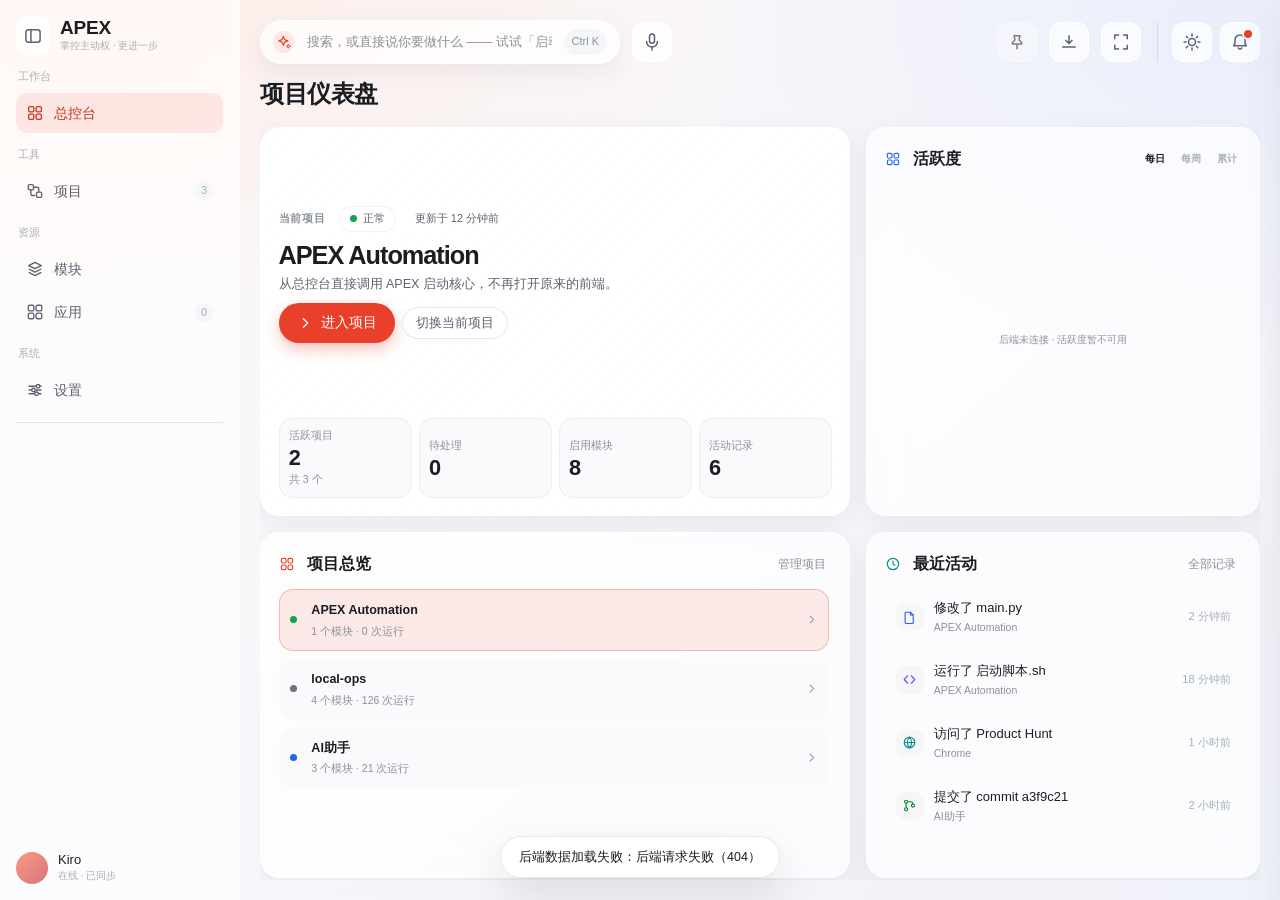
==== commit 61a397f0: "feat(shell): 无边框卡片外壳 + 启动提速，测试 725→729 - 无边框卡片窗：SetBorderAndTitleBar(false,false) 去系统三按钮 + DWM 圆角阴影 " ====
--- a/index.html
+++ b/index.html
@@ -19,7 +19,7 @@
           <path d="M9.5 4.5v15" stroke="var(--ink-2)" stroke-width="1.8"/>
         </svg>
       </button>
-      <div>
+      <div data-drag title="拖动窗口">
         <div class="name">APEX</div>
         <div class="tag">掌控主动权 · 更进一步</div>
       </div>
@@ -69,6 +69,10 @@
   <!-- ============ 主区域 ============ -->
   <div class="main">
     <header class="topbar">
+      <!-- 拖动层：绝对定位铺满整条顶栏，控件都压在它上面（z-index:1）所以照常能点。
+           按下它 → chrome-command: drag → 壳用 WM_NCLBUTTONDOWN(HTCAPTION) 进入系统拖拽循环；
+           双击 = 最大化 / 还原。 -->
+      <div class="tb-drag" data-drag aria-hidden="true"></div>
       <div aria-label="打开指令栏" class="search" id="searchBox" role="button" tabindex="0">
         <span class="ai-spark">
           <svg fill="none" viewBox="0 0 24 24" style="width:16px; height:16px">
@@ -89,12 +93,27 @@
         <span class="voice-ring"></span>
       </button>
 
-      <button class="pill window-topmost" id="topmostBtn" title="窗口置顶：固定窗口在最上层显示" aria-label="窗口置顶" aria-pressed="false" disabled>
+      <!-- 窗口组：置顶 · 缩小到托盘 · 全屏。三个都走壳的原生能力，不再依赖浏览器 Fullscreen API。
+           组首用 margin-left:auto 把「窗口组 + 偏好组」一起推到右侧，搜索框左侧那段空白正好留给拖窗。 -->
+      <button class="icon-btn window-topmost" id="topmostBtn" title="窗口置顶：固定窗口在最上层显示" aria-label="窗口置顶" aria-pressed="false" disabled>
         <svg fill="none" viewBox="0 0 24 24" aria-hidden="true">
           <path d="M8.5 4.5h7l-1 5 3 3v2h-11v-2l3-3-1-5zM12 14.5V20" stroke="currentColor" stroke-width="1.8" stroke-linecap="round" stroke-linejoin="round"/>
         </svg>
       </button>
 
+      <button class="icon-btn" id="trayBtn" title="缩小到托盘（后台常驻；托盘左键 / Ctrl+Alt+A 唤起）" aria-label="缩小到托盘">
+        <svg fill="none" viewBox="0 0 24 24" aria-hidden="true">
+          <path d="M12 4.5v9M8.4 10.1l3.6 3.6 3.6-3.6M4.5 18h15" stroke="var(--ink-2)" stroke-linecap="round" stroke-linejoin="round" stroke-width="1.8"/>
+        </svg>
+      </button>
+
+      <button class="icon-btn" id="fsBtn" title="全屏（铺满工作区）" aria-label="全屏" aria-pressed="false">
+        <svg fill="none" viewBox="0 0 24 24" aria-hidden="true">
+          <path d="M9 3.5H4.5V8M15 3.5h4.5V8M9 20.5H4.5V16M15 20.5h4.5V16" stroke="var(--ink-2)" stroke-linecap="round" stroke-linejoin="round" stroke-width="1.8"/>
+        </svg>
+      </button>
+
+      <!-- 偏好组：主题 · 通知（左侧细竖线与窗口组分隔，见 styles.css 的 .icon-btns） -->
       <div class="icon-btns">
         <button class="icon-btn" id="themeBtn" title="切换主题">
           <svg fill="none" viewBox="0 0 24 24" style="width:20px; height:20px">
@@ -108,11 +127,6 @@
             <path d="M10 19.2a2.2 2.2 0 0 0 4 0" stroke="var(--ink-2)" stroke-linecap="round" stroke-width="1.8"/>
           </svg>
           <span class="badge" id="bellBadge"></span>
-        </button>
-        <button class="icon-btn" id="fsBtn" title="全屏（主内容限宽居中）">
-          <svg fill="none" viewBox="0 0 24 24" style="width:20px; height:20px">
-            <path d="M9 3.5H4.5V8M15 3.5h4.5V8M9 20.5H4.5V16M15 20.5h4.5V16" stroke="var(--ink-2)" stroke-linecap="round" stroke-linejoin="round" stroke-width="1.8"/>
-          </svg>
         </button>
       </div>
     </header>
--- a/styles.css
+++ b/styles.css
@@ -72,8 +72,11 @@
   --pg-sm:12px;
   --gap:16px;
   --pad:18px;
-  --ctl-h:40px;          /* 顶栏圆形控件直径：图标按钮 / 语音 / 窗口置顶共用同一尺寸 */
+  --ctl-h:40px;          /* 顶栏控件直径：图标按钮 / 语音 / 窗口置顶共用同一尺寸 */
+  --ctl-r:12px;          /* 顶栏控件圆角：圆角方形（与卡片圆角分级同族），原先一律 50% 圆形 */
   --topbar-pin-ico:16px;
+  --topbar-search-max:360px;  /* 搜索框宽度上限：腾出右侧空间给窗口组 / 偏好组，顶栏也留出可拖窗的空白 */
+  --topbar-div:var(--line);   /* 顶栏组与组之间的细竖线 */
 
   /* 项目仪表盘：首页仅呈现项目状态、活动和推进，不重复应用入口；所有密度与热力图尺寸集中在这里。 */
   /* 连续缩放：clamp(下限, 随视口宽线性, 上限) —— 断点之间不跳变，压到下限由断点接手 */
@@ -298,9 +301,6 @@
 .side-label{font-size:11px;font-weight:500;color:var(--ink-4);padding:0 2px}
 .side-spacer{flex:1;min-height:8px}
 
-.track{height:6px;border-radius:3px;background:var(--tile);overflow:hidden}
-.track i{display:block;height:100%;border-radius:3px;background:linear-gradient(90deg,#F76B55,#E8402A);
-  transition:width .5s cubic-bezier(.2,.7,.3,1)}
 .dot{width:7px;height:7px;border-radius:50%;flex:0 0 7px}
 
 .user{display:flex;align-items:center;gap:10px;padding-top:2px}
@@ -310,10 +310,15 @@
 .user .u-sub{font-size:10px;color:var(--ink-4)}
 
 /* ---------- 顶栏 ---------- */
-/* min-width:0 让顶栏本身可缩（否则整条 .main 会被子项的最小内容宽顶住） */
-.topbar{display:flex;align-items:center;gap:12px;flex:0 0 auto;min-width:0}
+/* min-width:0 让顶栏本身可缩（否则整条 .main 会被子项的最小内容宽顶住）；
+   position:relative 给 .tb-drag 拖动层当定位基准 */
+.topbar{display:flex;align-items:center;gap:12px;flex:0 0 auto;min-width:0;position:relative}
+/* 无边框壳的拖动层：整条顶栏默认可拖（按下 → chrome-command: drag → 壳进入系统拖拽循环，
+   双击 = 最大化 / 还原）。控件一律抬到它上面（z-index:1），所以照常能点。 */
+.topbar > :not(.tb-drag){position:relative;z-index:1}
+.tb-drag{position:absolute;inset:0;cursor:default;z-index:0}
 .search{
-  flex:1;min-width:0;height:44px;border-radius:var(--r-pill);
+  flex:1;min-width:0;max-width:var(--topbar-search-max);height:44px;border-radius:var(--r-pill);
   background:var(--card);border:1px solid rgba(255,255,255,.9);
   backdrop-filter:var(--blur);-webkit-backdrop-filter:var(--blur);
   display:flex;align-items:center;gap:10px;padding:0 12px;
@@ -327,31 +332,19 @@
 .kbd{font-family:Inter,sans-serif;font-size:11px;font-weight:500;color:var(--ink-3);
   background:var(--tile);border-radius:var(--r-pill);padding:4px 8px;white-space:nowrap}
 
-.pill{
-  height:44px;border-radius:var(--r-pill);background:var(--card);
-  border:1px solid rgba(255,255,255,.9);backdrop-filter:var(--blur);
-  -webkit-backdrop-filter:var(--blur);
-  display:flex;align-items:center;gap:7px;padding:0 13px;white-space:nowrap;
-  font-size:12.5px;font-weight:500;color:var(--ink-2);
-  transition:border-color .16s ease,transform .16s ease;
-}
-[data-theme="dark"] .pill{border-color:var(--line)}
-.pill:hover{border-color:var(--brand-line)}
-.pill:active{transform:scale(.97)}
-/* 纯图标按钮：与相邻 .icon-btn 同尺寸同形，不再承载文字标签。
-   覆盖 .pill 的横向内边距，避免撑出多余宽度。 */
-.pill.window-topmost{padding:0;width:var(--ctl-h);height:var(--ctl-h);border-radius:50%;
-  display:grid;place-items:center;flex:0 0 auto}
-.pill.window-topmost svg{width:var(--topbar-pin-ico);height:var(--topbar-pin-ico)}
-.pill.window-topmost.on{background:var(--brand-soft);border-color:var(--brand-line);color:var(--brand)}
-.pill.window-topmost:disabled{opacity:.55;cursor:not-allowed}
-
-/* 图标组：默认按内容排布，但允许收缩 + 内部换行 —— 窄窗口下这组固定直径按钮会把
-   .main 的最小内容宽顶到 400px 以上（内容被裁切）。骨架级变化走 v2.1 断点，此处仍用可换行收缩 */
+/* 窗口组（置顶 · 缩小到托盘 · 全屏）：组首用 margin-left:auto 把「窗口组 + 偏好组」整体推到右侧。
+   搜索框左侧到窗口组之间因此成了无控件区 —— 壳把顶栏这一段当拖拽区（见 shell/WindowChrome.cs）。 */
+.window-topmost{margin-left:auto;flex:0 0 auto}
+.window-topmost svg{width:var(--topbar-pin-ico);height:var(--topbar-pin-ico)}
+
+/* 图标组（偏好组：主题 · 通知）：左侧细竖线做组分隔；允许收缩 + 内部换行 ——
+   窄窗口下这组固定直径按钮会把 .main 的最小内容宽顶到 400px 以上（内容被裁切）。
+   骨架级变化走 v2.1 断点，此处仍用可换行收缩 */
 .icon-btns{display:flex;align-items:center;gap:8px;flex:0 1 auto;flex-wrap:wrap;
-  justify-content:flex-end;min-width:0}
+  justify-content:flex-end;min-width:0;
+  margin-left:4px;padding-left:14px;border-left:1px solid var(--topbar-div)}
 .icon-btn{
-  width:var(--ctl-h);height:var(--ctl-h);border-radius:50%;background:var(--card);
+  width:var(--ctl-h);height:var(--ctl-h);border-radius:var(--ctl-r);background:var(--card);
   border:1px solid rgba(255,255,255,.9);backdrop-filter:var(--blur);
   -webkit-backdrop-filter:var(--blur);
   display:grid;place-items:center;position:relative;
@@ -360,6 +353,10 @@
 [data-theme="dark"] .icon-btn{border-color:var(--line)}
 .icon-btn:hover{border-color:var(--brand-line)}
 .icon-btn:active{transform:scale(.94)}
+/* 开关态 / 禁用态：原先只写在 .pill.window-topmost 上；置顶控件改用 .icon-btn 后收拢到这里，
+   否则「已置顶」与「壳不可用」两种状态没有样式，看着像没接线。 */
+.icon-btn.on{background:var(--brand-soft);border-color:var(--brand-line);color:var(--brand)}
+.icon-btn:disabled{opacity:.55;cursor:not-allowed}
 /* padding:0 不能省：通用 .badge 自带 padding:2px 8px，配合全局 *{box-sizing:border-box}
    会把 width:8px 撑成 16px，border-radius:50% 就渲染成 16×8 的扁椭圆。 */
 .icon-btn .badge{position:absolute;top:7px;right:7px;width:8px;height:8px;padding:0;border-radius:50%;
@@ -387,7 +384,6 @@
 .grid{display:grid;gap:var(--gap)}
 .g-2{grid-template-columns:repeat(2,minmax(0,1fr))}
 .g-3{grid-template-columns:repeat(3,minmax(0,1fr))}
-.split{display:grid;grid-template-columns:minmax(0,1fr) 344px;gap:var(--gap)}
 
 /* ---------- 行 / 列表 ---------- */
 .list{display:flex;flex-direction:column;gap:3px}
@@ -568,9 +564,7 @@
   font-size:13px;line-height:1.6;color:var(--ink);outline:none;resize:vertical;
 }
 .drawer-textarea:focus{border-color:var(--brand)}
-.metrics{display:flex;align-items:center;gap:18px;flex-wrap:wrap}
 .metric{font-family:Inter,sans-serif;font-size:12px;font-weight:500;color:var(--ink-2);white-space:nowrap}
-.metric b{color:var(--ink);font-weight:600}
 
 /* ---------- 应用宫格 ---------- */
 .apps{display:grid;grid-template-columns:repeat(4,minmax(0,1fr));gap:10px}
@@ -585,10 +579,8 @@
 .app-tile .ico{width:36px;height:36px;display:block}
 .app-tile span{font-size:11px;color:var(--ink-2);max-width:100%;overflow:hidden;
   text-overflow:ellipsis;white-space:nowrap}
-.app-tile.add .ico{opacity:.55}
 
 @keyframes slideIn{from{opacity:0;transform:translateY(8px)}to{opacity:1;transform:none}}
-.anim{animation:slideIn .26s cubic-bezier(.2,.7,.3,1) both}
 
 /* ---------- 页面头 ---------- */
 .page-head{display:flex;align-items:flex-end;gap:14px;flex-wrap:wrap;margin-bottom:2px}
@@ -642,16 +634,6 @@
 .terminal .err{color:#FF8A76}
 .terminal .dim{color:#7C8494}
 .terminal .cmd{color:#7FB2FF}
-
-/* ---------- AI 助手 ---------- */
-.chat{display:flex;flex-direction:column;gap:14px;padding:4px 2px}
-.msg{display:flex;gap:10px;max-width:76%}
-.msg.me{margin-left:auto;flex-direction:row-reverse}
-.typing span{display:inline-block;width:6px;height:6px;border-radius:50%;background:var(--ink-4);
-  margin-right:3px;animation:bob 1.1s infinite}
-.typing span:nth-child(2){animation-delay:.15s}
-.typing span:nth-child(3){animation-delay:.3s}
-@keyframes bob{0%,60%,100%{transform:translateY(0);opacity:.45}30%{transform:translateY(-4px);opacity:1}}
 
 /* ---------- 设置 ---------- */
 .set-row{display:flex;align-items:center;gap:14px;padding:13px 0;border-bottom:1px solid var(--line-2)}
@@ -828,7 +810,6 @@
 .icon-mini:hover{background:var(--hover);color:var(--ink)}
 .icon-mini>svg{width:15px;height:15px}
 
-.larder{display:grid;grid-template-columns:repeat(auto-fill,minmax(146px,1fr));gap:8px}
 .prog{height:6px;border-radius:3px;background:var(--tile);overflow:hidden}
 .prog i{display:block;height:100%;border-radius:3px;background:var(--brand);
   transition:width .35s cubic-bezier(.2,.7,.3,1)}
@@ -839,7 +820,7 @@
 
 /* ---------- 语音指令按钮 ---------- */
 .voice-btn{position:relative;overflow:visible;flex:0 0 40px}
-.voice-btn .voice-ring{position:absolute;inset:0;border-radius:50%;border:2px solid var(--brand);
+.voice-btn .voice-ring{position:absolute;inset:0;border-radius:var(--ctl-r);border:2px solid var(--brand);
   opacity:0;pointer-events:none}
 .voice-btn:hover{border-color:var(--brand-line)}
 .voice-btn.listening{border-color:var(--brand);background:var(--brand-soft)}
@@ -1277,9 +1258,6 @@
    v3：信息密度与层级重做
    ========================================================= */
 
-/* 侧栏警示徽标 */
-.nav-item .cnt.warn{background:var(--amber-bg);color:var(--amber)}
-
 /* ---------- 最近打开的应用（紧凑横排：桌面一屏一行，把高度让给下方列表） ---------- */
 .fav-grid{display:grid;grid-template-columns:repeat(6,minmax(0,1fr));gap:10px}
 .fav-card{
@@ -1424,8 +1402,6 @@
 }
 .cat-chip:hover{border-color:var(--brand-line);color:var(--ink)}
 .cat-chip.on{background:var(--brand);border-color:var(--brand);color:#fff}
-.cat-chip.ghost{border-style:dashed;color:var(--ink-3)}
-.cat-chip.ghost.on{background:var(--brand-soft);border-color:var(--brand-line);color:var(--brand)}
 /* 标签编辑浮层里的新建输入 */
 .pop .tag-input{
   flex:1;min-width:0;height:30px;padding:0 10px;border-radius:8px;font-size:12.5px;color:var(--ink);
@@ -1476,8 +1452,6 @@
 .nav .side-label{padding:2px 2px 4px;margin-top:2px}
 .nav .side-label:first-child{margin-top:0}
 
-.nav-item .cnt.live{background:var(--blue-bg);color:var(--blue)}
-
 /* ---------- 全屏模式：主内容限宽居中防拉伸（由 .is-fullscreen 切换） ----------
    注意：总控台大卡内部不再各自限宽。原先那三个限宽令牌（hero-track-max /
    hero-proj-max / quick-max）在 1260 标准窗口下会把内容缩成一块「孤岛」——
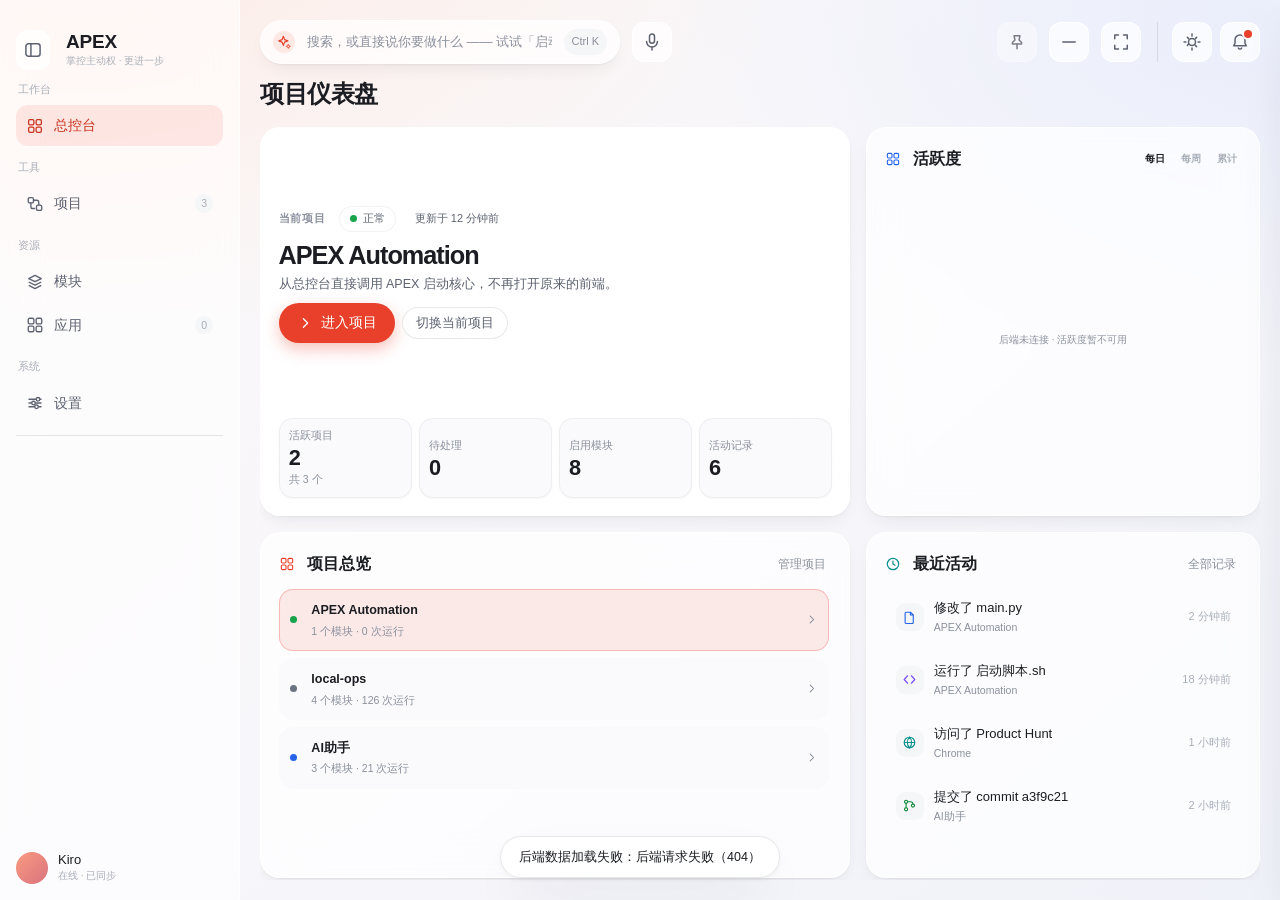
==== commit ab222f3c: "feat(shell): 无边框卡片外壳定稿 + 图标降级，前端 729 → ALL_PASS 壳层：data-drag 区域拖拽、win-btn 三键（含置顶/全屏）、窗口圆角与光晕、 主题图元（t" ====
--- a/index.html
+++ b/index.html
@@ -4,7 +4,7 @@
 <meta charset="UTF-8">
 <meta content="width=device-width, initial-scale=1" name="viewport">
 <title>APEX 控制台</title>
-<link href="styles.css?v=20260924D" rel="stylesheet">
+<link href="styles.css?v=20260926F" rel="stylesheet">
 </head>
 <body>
 
@@ -12,14 +12,20 @@
 
   <!-- ============ 侧边栏 ============ -->
   <aside class="sidebar">
-    <div class="brand">
-      <button class="icon-btn side-mini" id="miniBtn" title="折叠侧边栏">
-        <svg fill="none" viewBox="0 0 24 24" style="width:20px; height:20px">
-          <rect height="15" rx="3" stroke="var(--ink-2)" stroke-width="1.8" width="17" x="3.5" y="4.5"/>
-          <path d="M9.5 4.5v15" stroke="var(--ink-2)" stroke-width="1.8"/>
-        </svg>
-      </button>
-      <div data-drag title="拖动窗口">
+    <!-- .brand 自己就是侧栏顶棚的拖动区：::before 拖动带靠它命中（伪元素命中返回宿主元素，
+         宿主不带 data-drag 就永远拖不动）。isolation:isolate 保证它内部的 z-index 不外溢，
+         侧栏导航（.nav / .user）不会被拖动带盖住。
+         .brand-header 只装折叠按钮，撑出 --brand-drag-h 让它在图标条里居中也压得住拖动带。 -->
+    <div class="brand" data-drag title="拖动窗口">
+      <div class="brand-header">
+        <button class="icon-btn side-mini" id="miniBtn" title="折叠侧边栏">
+          <svg fill="none" viewBox="0 0 24 24" style="width:20px; height:20px">
+            <rect height="15" rx="3" stroke="var(--ink-2)" stroke-width="1.8" width="17" x="3.5" y="4.5"/>
+            <path d="M9.5 4.5v15" stroke="var(--ink-2)" stroke-width="1.8"/>
+          </svg>
+        </button>
+      </div>
+      <div>
         <div class="name">APEX</div>
         <div class="tag">掌控主动权 · 更进一步</div>
       </div>
@@ -69,7 +75,8 @@
   <!-- ============ 主区域 ============ -->
   <div class="main">
     <header class="topbar">
-      <!-- 拖动层：绝对定位铺满整条顶栏，控件都压在它上面（z-index:1）所以照常能点。
+      <!-- 拖动层：绝对定位铺满整条顶栏，还往外扩一圈（上到窗口最顶的系统保留区、左右到主区边缘），
+           控件都压在它上面（z-index:1）所以照常能点。侧栏顶部那块的拖动层是 .brand::before。
            按下它 → chrome-command: drag → 壳用 WM_NCLBUTTONDOWN(HTCAPTION) 进入系统拖拽循环；
            双击 = 最大化 / 还原。 -->
       <div class="tb-drag" data-drag aria-hidden="true"></div>
@@ -94,31 +101,56 @@
       </button>
 
       <!-- 窗口组：置顶 · 缩小到托盘 · 全屏。三个都走壳的原生能力，不再依赖浏览器 Fullscreen API。
-           组首用 margin-left:auto 把「窗口组 + 偏好组」一起推到右侧，搜索框左侧那段空白正好留给拖窗。 -->
-      <button class="icon-btn window-topmost" id="topmostBtn" title="窗口置顶：固定窗口在最上层显示" aria-label="窗口置顶" aria-pressed="false" disabled>
+           组首用 margin-left:auto 把「窗口组 + 偏好组」一起推到右侧，搜索框左侧那段空白正好留给拖窗。
+           三个按钮统一挂 .win-btn：悬停抬升 + 图元各自动作（图钉旋转 / 横杠下沉 / 角标呼吸），
+           动效全部走 :root 的 --win-* 令牌，见 styles.css「窗口组」一节。 -->
+      <button class="icon-btn win-btn win-btn-pin window-topmost" id="topmostBtn" title="窗口置顶" aria-label="窗口置顶" aria-pressed="false" disabled>
         <svg fill="none" viewBox="0 0 24 24" aria-hidden="true">
-          <path d="M8.5 4.5h7l-1 5 3 3v2h-11v-2l3-3-1-5zM12 14.5V20" stroke="currentColor" stroke-width="1.8" stroke-linecap="round" stroke-linejoin="round"/>
-        </svg>
-      </button>
-
-      <button class="icon-btn" id="trayBtn" title="缩小到托盘（后台常驻；托盘左键 / Ctrl+Alt+A 唤起）" aria-label="缩小到托盘">
+          <g class="win-glyph">
+            <path d="M8.5 4.5h7l-1 5 3 3v2h-11v-2l3-3-1-5z" stroke="currentColor" stroke-width="1.8" stroke-linecap="round" stroke-linejoin="round"/>
+            <path class="win-pin-needle" d="M12 14.5V20" stroke="currentColor" stroke-width="1.8" stroke-linecap="round"/>
+          </g>
+        </svg>
+        <span class="win-ring" aria-hidden="true"></span>
+      </button>
+
+      <button class="icon-btn win-btn win-btn-tray" id="trayBtn" title="缩小到托盘（后台常驻；托盘左键 / Ctrl+Alt+A 唤起）" aria-label="缩小到托盘">
         <svg fill="none" viewBox="0 0 24 24" aria-hidden="true">
-          <path d="M12 4.5v9M8.4 10.1l3.6 3.6 3.6-3.6M4.5 18h15" stroke="var(--ink-2)" stroke-linecap="round" stroke-linejoin="round" stroke-width="1.8"/>
-        </svg>
-      </button>
-
-      <button class="icon-btn" id="fsBtn" title="全屏（铺满工作区）" aria-label="全屏" aria-pressed="false">
+          <g class="win-glyph">
+            <path class="win-tray-bar" d="M4.6 12h14.8" stroke="var(--ink-2)" stroke-linecap="round" stroke-width="1.8"/>
+          </g>
+        </svg>
+      </button>
+
+      <button class="icon-btn win-btn win-btn-full" id="fsBtn" title="全屏" aria-label="全屏" aria-pressed="false">
         <svg fill="none" viewBox="0 0 24 24" aria-hidden="true">
-          <path d="M9 3.5H4.5V8M15 3.5h4.5V8M9 20.5H4.5V16M15 20.5h4.5V16" stroke="var(--ink-2)" stroke-linecap="round" stroke-linejoin="round" stroke-width="1.8"/>
+          <g class="win-glyph">
+            <path class="win-corner win-corner-tl" d="M9 3.5H4.5V8" stroke="var(--ink-2)" stroke-linecap="round" stroke-linejoin="round" stroke-width="1.8"/>
+            <path class="win-corner win-corner-tr" d="M15 3.5h4.5V8" stroke="var(--ink-2)" stroke-linecap="round" stroke-linejoin="round" stroke-width="1.8"/>
+            <path class="win-corner win-corner-bl" d="M9 20.5H4.5V16" stroke="var(--ink-2)" stroke-linecap="round" stroke-linejoin="round" stroke-width="1.8"/>
+            <path class="win-corner win-corner-br" d="M15 20.5h4.5V16" stroke="var(--ink-2)" stroke-linecap="round" stroke-linejoin="round" stroke-width="1.8"/>
+          </g>
         </svg>
       </button>
 
       <!-- 偏好组：主题 · 通知（左侧细竖线与窗口组分隔，见 styles.css 的 .icon-btns） -->
       <div class="icon-btns">
-        <button class="icon-btn" id="themeBtn" title="切换主题">
-          <svg fill="none" viewBox="0 0 24 24" style="width:20px; height:20px">
+        <!-- 主题切换：同一套图元按 <html data-theme> 显示太阳（浅色）或月亮（深色）——
+             光条在深色态收起，月盘在深色态撑开把日盘挖成月牙。JS 只写 data-theme 一个状态。 -->
+        <button class="icon-btn theme-btn" id="themeBtn" title="切换主题" aria-label="切换主题">
+          <svg class="theme-ico" fill="none" viewBox="0 0 24 24" aria-hidden="true">
             <circle cx="12" cy="12" r="4.2" stroke="var(--ink-2)" stroke-width="1.8"/>
-            <path d="M12 2.5v2.2M12 19.3v2.2M2.5 12h2.2M19.3 12h2.2M5.2 5.2l1.6 1.6M17.2 17.2l1.6 1.6M18.8 5.2l-1.6 1.6M6.8 17.2l-1.6 1.6" stroke="var(--ink-2)" stroke-linecap="round" stroke-width="1.8"/>
+            <circle class="theme-moon-fill" cx="12" cy="12" r="4.2" stroke="none"/>
+            <g class="theme-rays" stroke="var(--ink-2)" stroke-linecap="round" stroke-width="1.8">
+              <path d="M12 2.5v2.2" style="--i:0"/>
+              <path d="M12 19.3v2.2" style="--i:1"/>
+              <path d="M2.5 12h2.2" style="--i:2"/>
+              <path d="M19.3 12h2.2" style="--i:3"/>
+              <path d="M7.95 7.95l-1.5-1.5" style="--i:4"/>
+              <path d="M17.55 17.55l-1.5-1.5" style="--i:5"/>
+              <path d="M16.05 7.95l1.5-1.5" style="--i:6"/>
+              <path d="M6.45 16.05l1.5-1.5" style="--i:7"/>
+            </g>
           </svg>
         </button>
         <button class="icon-btn" id="bellBtn" title="通知">
@@ -172,6 +204,6 @@
 <!-- ============ 提示条 ============ -->
 <div class="toasts" id="toasts"></div>
 
-<script src="app.js?v=20260924D"></script>
+<script src="app.js?v=20260926F"></script>
 </body>
 </html>
--- a/styles.css
+++ b/styles.css
@@ -1,6 +1,7 @@
 /* APEX 控制台 · 可运行原型
    视觉系统：沿用 APEX 品牌红 + 玻璃白卡 + 柔和渐变底
    结构纪律：圆角分级、4px 间距基准、字重分三档、扁平优先、阴影只用于交互层 */
+
 
 /* ---------- 全局交互基线：禁用默认文本选择（桌面 / Electron 沉浸感） ----------
    拖拽列表、拖动卡片时不再出现蓝色选区。输入类控件必须放行，否则无法打字/复制。 */
@@ -59,24 +60,65 @@
   /* 表单校验错误色：身份卡内联编辑窗口的必填提示 / 出错态描边共用 */
   --err:#D93025;      --err-bg:rgba(217,48,37,.08);   --err-line:rgba(217,48,37,.42);
 
+  /* 圆角分级：只保留 4 档，同层卡片必须同圆角。
+     --r-card  = 大卡 / 页面级容器（总控台 bento、抽屉、弹窗、页头）
+     --r-tile  = 中卡 / 列表内的可点卡片（项目卡、常用应用卡、概览卡）
+     嵌在卡片里的小块（KPI 格、步骤条、终端）用 --r-inner，再小的按钮 / 输入用 --r-sm，
+     相邻层的圆角差 ≈ (外层圆角 - 内边距) 才不会出现「里外弧线打架」的脏边。
+     ⚠️ --r-inner 保留旧值：KPI 格等仍按原尺寸渲染，不参与本次卡片统一。 */
   --r-card:20px;
+  --r-tile:16px;
   --r-inner:14px;
   --r-sm:10px;
   --r-pill:999px;
 
-  --sh:0 8px 24px rgba(74,61,84,.08);
-  --sh-lg:0 18px 44px rgba(74,61,84,.14);
+  /* 卡片投影：**必须由真实模糊半径自回落到 0 结束**，否则多层阴影会在卡片下方
+     拖出一条灰糊糊的尾巴（旧值 0 8px 24px 在 20px 圆角卡上就是这个问题）。
+     两段式：贴着卡片下沿的一小段实影负责「托起来」，一段大范围软影负责「离开背景」。
+     --sh     = 静息态（静物层）
+     --sh-hov = 悬停态（悬起 2px 时投影跟着长一点，符合物理直觉）
+     --sh-lg  = 浮层层（抽屉 / 弹窗 / 气泡） */
+  --sh:0 1px 2px rgba(28,32,44,.05),
+       0 8px 20px -8px rgba(28,32,44,.10);
+  --sh-hov:0 2px 4px rgba(28,32,44,.06),
+           0 16px 30px -12px rgba(28,32,44,.16);
+  --sh-lg:0 24px 56px -16px rgba(28,32,44,.20),
+          0 2px 6px rgba(28,32,44,.05);
   --blur:saturate(150%) blur(18px);
 
   --pg:20px;
   --pg-sm:12px;
+  --side-pad:16px;       /* 侧栏内边距：折叠态与移动浮层用的是同一个值（.app.mini / .side-flyout） */
   --gap:16px;
   --pad:18px;
+  /* 侧栏顶棚的拖动带（.brand::before）几何：h = 整条带子高度，head = 里面留给折叠按钮那一段，
+     up = 带子顶边离 brand 行顶边的距离（= 侧栏 padding-top 8 + brand padding-top）。
+     改这三个值要连着 .sidebar / .brand 的 padding-top 一起复核，否则拖动带会跟按钮错位。 */
+  --brand-drag-h:76px;
+  --brand-head-h:36px;
+  --brand-drag-up:26px;
   --ctl-h:40px;          /* 顶栏控件直径：图标按钮 / 语音 / 窗口置顶共用同一尺寸 */
   --ctl-r:12px;          /* 顶栏控件圆角：圆角方形（与卡片圆角分级同族），原先一律 50% 圆形 */
   --topbar-pin-ico:16px;
   --topbar-search-max:360px;  /* 搜索框宽度上限：腾出右侧空间给窗口组 / 偏好组，顶栏也留出可拖窗的空白 */
   --topbar-div:var(--line);   /* 顶栏组与组之间的细竖线 */
+
+  /* 窗口组（置顶 · 缩小到托盘 · 全屏）的交互动效：手感全部集中在这里，组件规则不硬写时长。
+     --win-ease 是「快出慢收」的丝滑曲线，--win-ease-pop 给需要一点回弹的按下 / 脉冲。 */
+  --win-ease:cubic-bezier(.22,1,.36,1);
+  --win-ease-pop:cubic-bezier(.34,1.56,.64,1);
+  --win-dur-fast:120ms;   /* 悬停 / 按下这类「手在按钮上」的即时反馈 */
+  --win-dur:220ms;        /* 图元动作（旋转 / 下沉 / 角标呼吸）主时长 */
+  --win-lift:1.5px;       /* 悬停抬升高度：只抬一点点，顶栏控件不许「浮起来」 */
+  --win-pop:1.08;         /* 悬停放大倍率 */
+  --win-press:0.92;       /* 按下回弹倍率 */
+  --win-pin-turn:90deg;   /* 图钉钉住时的旋转角度。**只能取奇数个 90°**：180° 会把图钉转成倒立
+                             （钉尖朝上），读起来像「拔出来了」，与「已钉住」正好相反。
+                             90° = 图钉横过来扎住，和静息的竖立态一眼分得开，语义也不拧。 */
+
+  /* 主题按钮的月牙开口角度：与太阳光芒的放射方向拉开差别，一眼读得出是月亮。
+     只表达形态，不参与任何过渡（主题切换无动效）。 */
+  --theme-moon-turn:-90deg;
 
   /* 项目仪表盘：首页仅呈现项目状态、活动和推进，不重复应用入口；所有密度与热力图尺寸集中在这里。 */
   /* 连续缩放：clamp(下限, 随视口宽线性, 上限) —— 断点之间不跳变，压到下限由断点接手 */
@@ -198,8 +240,13 @@
   /* 表单校验错误色：深色态提亮，保持与正文同等的可读性 */
   --err:#FF6B5E;      --err-bg:rgba(255,107,94,.12);  --err-line:rgba(255,107,94,.48);
 
-  --sh:0 8px 24px rgba(0,0,0,.34);
-  --sh-lg:0 18px 44px rgba(0,0,0,.5);
+  /* 深色底上投影不靠不透明度吃饭（黑底叠黑投影等于没有），靠大范围软影把卡片「托离」背景 */
+  --sh:0 1px 2px rgba(0,0,0,.30),
+       0 8px 20px -8px rgba(0,0,0,.44);
+  --sh-hov:0 2px 4px rgba(0,0,0,.34),
+           0 16px 30px -12px rgba(0,0,0,.60);
+  --sh-lg:0 24px 56px -16px rgba(0,0,0,.70),
+          0 2px 6px rgba(0,0,0,.32);
 
   /* 拖拽中的卡片阴影：深色态用纯黑加不透明度，避免浅色投影在暗底上发灰 */
   --pjt-sh-drag:0 22px 46px rgba(0,0,0,.62);
@@ -240,7 +287,12 @@
 
 /* ---------- 布局骨架 ---------- */
 /* 布局骨架：侧栏固定 240px（1260 标准窗口下主区约 1020px） */
-.app{display:grid;grid-template-columns:var(--side-w) minmax(0,1fr);height:100vh;height:100dvh;transition:grid-template-columns var(--motion-panel) var(--ease-out)}
+/* overflow:clip 不是为了自己滚动 —— 侧栏 / 主区两块各自 overflow:hidden 就够了；
+   它是给「声明的拖动层」清场的：拖动层要铺到窗口最顶那条系统保留区、也要压进侧栏内边距，
+   这些越界矩形只有在这里不被裁掉才轮得到 .main / .brand 自己裁（.side-flyout 的 240px 浮层
+   和 76px 图标条都靠它们）。clip 与 hidden 一样裁，但不建滚动容器，不会多出一条滚动条。 */
+.app{display:grid;grid-template-columns:var(--side-w) minmax(0,1fr);height:100vh;height:100dvh;
+  overflow:clip;transition:grid-template-columns var(--motion-panel) var(--ease-out)}
 .app.mini{grid-template-columns:76px minmax(0,1fr)}
 
 .sidebar{
@@ -249,7 +301,7 @@
   -webkit-backdrop-filter:var(--blur);
   border-right:1px solid rgba(255,255,255,.7);
   display:flex;flex-direction:column;gap:10px;
-  padding:16px;overflow:hidden;
+  padding:var(--side-pad);padding-top:8px;overflow:hidden;
 }
 [data-theme="dark"] .sidebar{border-right-color:var(--line)}
 
@@ -262,16 +314,43 @@
 .view.no-scroll{overflow:hidden}
 
 /* ---------- 侧边栏 ---------- */
-.brand{display:flex;align-items:center;gap:10px;min-width:0}
+/* padding-top 比左右内边距各多 8px：让 brand 行顶在「主区内容起点」（侧栏 padding-top 8 + 这段 16
+   = 24px；主区侧是 8px 保留区 + .main 的 --pad 20px 取较接近的值）。拖动带（.brand::before）
+   再往上吃掉这段空隙——它不占文档流，所以这段 padding 只负责「把内容推下去」。 */
+.brand{display:flex;align-items:center;gap:10px;min-width:0;position:relative;
+  padding-top:calc(var(--side-pad) + 8px);
+  /* isolation 把 .brand 变成独立层叠上下文：这样下面给子元素（.brand-header）的 z-index:1
+     只在本行内部比较，不会跑出去跟 .nav / .user（z-index:auto）按 DOM 顺序平起平坐。
+     缺了它就是 2026-09-26 那个事故：拖动带盖住整条导航，文字描述全部看不见。 */
+  isolation:isolate}
+/* 侧栏顶棚的拖动带（顶栏那条 [data-drag] 的左边一截，同一个 data-drag 语义）：
+   up 由 --brand-drag-up 给出 = 侧栏 padding-top(8) + brand padding-top(16+8)，
+   正好顶到侧栏最上沿；左右各吃满侧栏内边距。
+   **为什么挂在 .brand 上而不是 [data-drag] 那个子 div 上**：伪元素命中时 elementFromPoint
+   返回的是「宿主元素」，宿主若不带 data-drag，按下就永远匹配不到 → 拖不动（2026-09-26 实测）。
+   所以拖动区必须落在 .brand 自己身上，文字块那层 data-drag 反而可以去掉。 */
+.brand::before{content:"";position:absolute;left:calc(-1 * var(--side-pad));
+  right:calc(-1 * var(--side-pad));top:calc(-1 * var(--brand-drag-up));height:var(--brand-drag-h);
+  z-index:0;cursor:default}
+/* .brand-header 是 brand 行的首个子元素（目前只装折叠按钮）：它自带层叠上下文，
+   内部控件（z-index:1）才压得住 ::before 拖动带。 */
+.brand-header{position:relative;z-index:1;isolation:isolate;height:var(--brand-head-h);display:flex;align-items:center}
+/* 品牌文字块不是控件，不该抢命中：让它跟 ::before 拖动带同层、由 .brand 统一代表拖动语义。
+   不写这条的话它会盖住拖动带左右两侧，文字块那一小块就成了死区。 */
+.brand>div:not(.brand-header){position:relative;z-index:0}
 .brand .name{font-family:Inter,sans-serif;font-size:19px;font-weight:700;letter-spacing:-.2px;line-height:1.1}
 .brand .tag{font-size:10px;color:var(--ink-4);white-space:nowrap}
 /* ---------- 折叠态（.app.mini）：侧栏收成图标条 ----------
    规则集中在这里，避免分散隐藏导致遗漏与错位：
-   1) brand 行只保留折叠按钮本身，其余子元素（logo / 文字 / 以后新增的）自动隐去；
+   1) brand 行只保留折叠按钮本身（.brand-header 里除它以外的子元素、以及品牌文字块）自动隐去；
    2) 导航项只留图标并水平居中；文字与数字徽标一并隐藏；
-   3) 侧栏次级内容（分组小标题 / 用户名）整体隐藏。 */
-.app.mini .brand{gap:0;justify-content:center}
-.app.mini .brand>*:not(.side-mini){display:none}
+   3) 侧栏次级内容（分组小标题 / 用户名）整体隐藏。
+   注意 `.brand::before`（侧栏顶部拖动带）不在隐藏之列 —— 它是伪元素、不是子元素。 */
+.app.mini .brand{gap:0;justify-content:center;padding-top:0}
+.app.mini .brand-header{height:var(--brand-drag-h);flex:0 0 100%}
+.app.mini .brand-header>*:not(.side-mini),
+.app.mini .brand>*:not(.brand-header){display:none}
+.app.mini .brand::before{bottom:0;height:var(--brand-drag-h)}
 .app.mini .side-label,
 .app.mini .nav-item span,
 .app.mini .user>div:last-child{display:none}
@@ -311,12 +390,18 @@
 
 /* ---------- 顶栏 ---------- */
 /* min-width:0 让顶栏本身可缩（否则整条 .main 会被子项的最小内容宽顶住）；
-   position:relative 给 .tb-drag 拖动层当定位基准 */
-.topbar{display:flex;align-items:center;gap:12px;flex:0 0 auto;min-width:0;position:relative}
-/* 无边框壳的拖动层：整条顶栏默认可拖（按下 → chrome-command: drag → 壳进入系统拖拽循环，
-   双击 = 最大化 / 还原）。控件一律抬到它上面（z-index:1），所以照常能点。 */
+   position:relative 给拖动层当定位基准；拖动层再往外扩 --tb-drag-out，
+   把 .main 的内边距 + 顶栏以上的空白一起吃掉（见 .tb-drag） */
+.topbar{display:flex;align-items:center;gap:12px;flex:0 0 auto;min-width:0;position:relative;
+  --tb-drag-out:calc(var(--pad) + 8px)}
+/* 无边框壳的拖动层：铺满整条顶栏（含 .main 内边距 + 顶部系统保留区，见 --tb-drag-out 的算式），
+   按下 → chrome-command: drag → 壳进入系统拖拽循环，双击 = 最大化 / 还原。
+   控件一律抬到它上面（z-index:1），所以照常能点；拖动层自己也不能被裁——祖先 .main 是
+   overflow:hidden，所以负 inset 只往「上 / 右 / 下」扩，左侧靠 ::before 假墙把左内边距补上。 */
 .topbar > :not(.tb-drag){position:relative;z-index:1}
-.tb-drag{position:absolute;inset:0;cursor:default;z-index:0}
+.tb-drag{position:absolute;inset:calc(-1 * var(--tb-drag-out)) calc(-1 * var(--pad)) 0 0;
+  cursor:default;z-index:0}
+.tb-drag::before{content:"";position:absolute;top:0;bottom:0;left:calc(-1 * var(--pad));width:var(--pad)}
 .search{
   flex:1;min-width:0;max-width:var(--topbar-search-max);height:44px;border-radius:var(--r-pill);
   background:var(--card);border:1px solid rgba(255,255,255,.9);
@@ -336,6 +421,77 @@
    搜索框左侧到窗口组之间因此成了无控件区 —— 壳把顶栏这一段当拖拽区（见 shell/WindowChrome.cs）。 */
 .window-topmost{margin-left:auto;flex:0 0 auto}
 .window-topmost svg{width:var(--topbar-pin-ico);height:var(--topbar-pin-ico)}
+
+/* ---------- 窗口组三个控件的交互与图元动效 ----------
+   设计口径：悬停 = 抬 1.5px + 微放大 + 描边转品牌色（丝滑 220ms），按下 = 回落缩到 .92 立刻回弹，
+   图元各自动作（图钉旋转 / 横杠下沉 / 四角呼吸），全部只动 transform 与 opacity —— 不触发布局，
+   顶栏是 bento 的固定一行，动什么都不许把邻居挤走。 */
+.win-btn{overflow:visible;transition:border-color var(--win-dur-fast) ease,
+  background var(--win-dur-fast) ease,box-shadow var(--win-dur) var(--win-ease),
+  transform var(--win-dur) var(--win-ease)}
+.win-btn:hover{transform:translateY(calc(-1 * var(--win-lift))) scale(var(--win-pop));
+  box-shadow:0 10px 22px -12px var(--brand-line)}
+.win-btn:active{transform:translateY(0) scale(var(--win-press));
+  transition-duration:var(--win-dur-fast);transition-timing-function:var(--win-ease-pop)}
+.win-btn .win-glyph{transform-box:fill-box;transform-origin:center;
+  transition:transform var(--win-dur) var(--win-ease)}
+.win-btn svg{overflow:visible}
+
+/* ① 窗口置顶：悬停时图钉先「拧」半圈，点中之后停在旋转位（钉住 = 扎进顶栏，一眼看清开关态）。
+   钉尖单独往回收一点，旋转时不像一根杆子扫过去。角度、时长都走 --win-* 令牌。 */
+.win-btn-pin .win-pin-needle{transition:transform var(--win-dur) var(--win-ease);transform-origin:12px 14.5px}
+.win-btn-pin:hover .win-glyph,.win-btn-pin:focus-visible .win-glyph{transform:rotate(calc(var(--win-pin-turn) / 2))}
+.win-btn-pin.on .win-glyph{transform:rotate(var(--win-pin-turn))}
+.win-btn-pin.on:hover .win-glyph{transform:rotate(var(--win-pin-turn)) translateY(-1px)}
+.win-btn-pin.on .win-pin-needle{transform:translateY(-1px)}
+/* 钉住的脉冲圈：只在「已置顶」时呼吸，按下瞬间闪一下 —— 状态变化有交代，不是默默变个色 */
+.win-ring{position:absolute;inset:0;border-radius:var(--ctl-r);pointer-events:none;opacity:0;
+  box-shadow:0 0 0 1px var(--brand-line),0 0 0 0 transparent}
+.win-btn-pin.on .win-ring{opacity:1;animation:winPulse 2.8s var(--win-ease) infinite}
+.win-btn-pin:active .win-ring{animation:winFlare var(--win-dur) var(--win-ease)}
+@keyframes winPulse{
+  0%{box-shadow:0 0 0 1px var(--brand-line),0 0 0 0 var(--brand-soft)}
+  60%{box-shadow:0 0 0 1px var(--brand-line),0 0 0 7px transparent}
+  100%{box-shadow:0 0 0 1px var(--brand-line),0 0 0 0 transparent}
+}
+@keyframes winFlare{
+  from{box-shadow:0 0 0 1px var(--brand-line),0 0 0 0 var(--brand-soft);opacity:1}
+  to{box-shadow:0 0 0 1px var(--brand-line),0 0 0 10px transparent;opacity:.6}
+}
+
+/* ② 缩小到托盘：**一根居中的横杠**（就是托盘口那一条缝）。
+   没有别的图元，所以动作只能给它自己：悬停时横杠下沉一格并略微收短（像一道正在合拢的槽），
+   按下再沉一点、同时收得更短 —— 读起来就是「缩进去」。整支下沉比「上浮」顺，
+   因为托盘在下方，「往下收」才是这个动作的语义方向。 */
+.win-btn-tray .win-tray-bar{transition:transform var(--win-dur) var(--win-ease)}
+.win-btn-tray:hover .win-tray-bar{transform:translateY(1.6px) scaleX(.86)}
+.win-btn-tray:active .win-tray-bar{transform:translateY(2.6px) scaleX(.72)}
+
+/* ③ 全屏：悬停时四角向外「撑开」一点点，点中进入全屏后角标停在撑开位、并轻微呼吸。
+   用 translate 而非 scale —— 圆角方按钮里 scale 会把描边一起放大，糊掉 */
+.win-btn-full .win-corner{transition:transform var(--win-dur) var(--win-ease)}
+.win-btn-full:hover .win-corner-tl,.win-btn-full.on .win-corner-tl{transform:translate(-1.2px,-1.2px)}
+.win-btn-full:hover .win-corner-tr,.win-btn-full.on .win-corner-tr{transform:translate(1.2px,-1.2px)}
+.win-btn-full:hover .win-corner-bl,.win-btn-full.on .win-corner-bl{transform:translate(-1.2px,1.2px)}
+.win-btn-full:hover .win-corner-br,.win-btn-full.on .win-corner-br{transform:translate(1.2px,1.2px)}
+.win-btn-full.on .win-glyph{animation:winBreathe 3.2s var(--win-ease) infinite}
+@keyframes winBreathe{
+  0%,100%{opacity:1}
+  50%{opacity:.72}
+}
+
+/* 键盘可达性：焦点环跟悬停同一套反馈，键盘用户也能看到「图元在动」 */
+.win-btn:focus-visible{outline:none;border-color:var(--brand-line);
+  box-shadow:0 0 0 3px var(--brand-soft)}
+
+/* 减少动态偏好：图元动作全部停掉，只保留颜色 / 描边这类非位移反馈 */
+@media (prefers-reduced-motion:reduce){
+  .win-btn,.win-btn .win-glyph,.win-ring,
+  .win-btn-tray .win-tray-bar,.win-btn-full .win-corner{
+    transition:none;animation:none}
+  .win-btn:hover,.win-btn:active,
+  .win-btn-tray:hover .win-tray-bar,.win-btn-tray:active .win-tray-bar{transform:none}
+}
 
 /* 图标组（偏好组：主题 · 通知）：左侧细竖线做组分隔；允许收缩 + 内部换行 ——
    窄窗口下这组固定直径按钮会把 .main 的最小内容宽顶到 400px 以上（内容被裁切）。
@@ -362,7 +518,60 @@
 .icon-btn .badge{position:absolute;top:7px;right:7px;width:8px;height:8px;padding:0;border-radius:50%;
   background:var(--brand);box-shadow:0 0 0 2px var(--card-strong)}
 
-/* ---------- 卡片 ---------- */
+/* ---------- 主题切换按钮：太阳 ↔ 月亮（一枚 SVG，按 data-theme 切换形态）----------
+   形态只由 <html data-theme> 决定，切主题不动 DOM —— 浅色态显示太阳（日盘 + 8 根光条），
+   深色态显示月亮（光条收起、月盘撑开把日盘挖成月牙）。
+   本按钮**不带任何过渡**：形态随主题硬切，与整页换肤同一拍到位，不做补间。
+
+   两处硬约束：
+   1) --theme-moon-ink 必须是**不透明**色。这不是美观问题：SVG 的 fill 认 alpha ——
+      底色一旦带透明度（--card 正是 rgba），月盘就成了半透明玻璃，底下的日盘会透出来，
+      日、月同时看见，根本不是月牙。所以浅色写死 #fff（--card 压在 --bg 上的读数），
+      深色取 --card-strong（本身近不透明）。改按钮底色时这两处要跟着改。
+   2) 唯一错过的场景是「初始就是深色 + 静态截图」：此时月亮已是静态形态，没有问题。 */
+.theme-btn{--theme-moon-ink:#fff}
+.theme-ico{width:20px;height:20px;display:block;overflow:visible}
+/* 光条：浅色态在 scale(1)（太阳光芒），深色态收回圆心（scale(0)）。 */
+.theme-ico .theme-rays path{
+  transform-origin:12px 12px;
+  transform:scale(1)}
+/* 月盘：浅色态停在 scale(0)（不显示）。变换是常量，直接写在规则里。 */
+.theme-ico .theme-moon-fill{
+  fill:var(--theme-moon-ink);
+  transform-origin:12px 12px;
+  transform:scale(0)}
+/* 深色态：光条收回圆心、月盘推入 + 转正（月牙开口朝右上）。 */
+[data-theme="dark"] .theme-ico .theme-rays path{transform:scale(0)}
+/* 位移 (4.38, -2.41) 不是随手写的：日盘描边外沿半径 5.1，月盘半径 3.91，
+   两圆心距必须让「月盘盖住日盘右上外沿」但又「盖不到左下外沿」，缺口才真的被挖穿、
+   左下才留得下月牙肚（此参数下肚厚 ≈5.3px）。距再小就挖不穿（退化成甜甜圈），
+   再大月亮就飘出日盘、看着像两个图形。改半径 / 描边宽时这两个数要重新算。 */
+[data-theme="dark"] .theme-ico .theme-moon-fill{
+  transform:scale(.93) translate(4.38px,-2.41px) rotate(var(--theme-moon-turn))}
+/* 悬停：光条向外微张，按钮表达的是「这里可以切换」。 */
+.icon-btn.theme-btn:hover .theme-ico .theme-rays path{transform:scale(1.06)}
+/* 深色悬停时月亮先撤一步（与浅色态悬停的月亮语义一致：都表示「将切换到对面」）。 */
+[data-theme="dark"] .icon-btn.theme-btn:hover .theme-ico .theme-rays path{transform:scale(0)}
+.icon-btn.theme-btn:hover .theme-ico .theme-moon-fill{
+  transform:scale(0) translate(2px,0)}
+[data-theme="dark"] .icon-btn.theme-btn:hover .theme-ico .theme-moon-fill{
+  transform:scale(.93) translate(4.9px,-2.41px) rotate(var(--theme-moon-turn))}
+[data-theme="dark"] .theme-btn{--theme-moon-ink:var(--card-strong)}
+
+/* 主区抬到地板之上：它是网格容器、自身没有背景色（底色在 body 上），
+   真正不透明的只有 .sidebar 与各卡片，且它们都是半透明毛玻璃、采样其下的地板。 */
+#app{position:relative;z-index:1}
+
+/* 前两代的主题切换遮罩（「全屏渐变交叉淡出」「独立涟漪层」）与第三代「色彩级联」
+   都已整条链路废弃（又卡又闪、且级联的 260ms 错峰与用户要的「扫过即定色」相冲），
+   选择器一并删掉 —— 留一个 display:none 的死类只会被孤儿护栏抓出来
+   （styles.css 里不允许存在 app.js / index.html 从不出现的类名）。 */
+
+
+/* ---------- 卡片 ----------
+   静息态卡片**不加位移动效**：总控台是单屏 bento，卡片一浮动就贴不住网格边线。
+   投影用 --sh（真实模糊回落到 0，见令牌注释），保证每张卡片下面是独立的一段软影，
+   不会和邻卡投影连成一片。悬停只给描边 / 底色反馈，交给各卡片自己的规则加 --sh-hov。 */
 .card{
   background:var(--card);
   border:1px solid rgba(255,255,255,.85);
@@ -480,7 +689,9 @@
 .dashboard-overview-foot{display:flex;align-items:center;gap:calc(var(--dash-gap) / 2);flex-wrap:wrap}
 .dashboard-actions{display:flex;align-items:center;gap:calc(var(--dash-gap) / 2);flex-wrap:wrap}
 .dashboard-kpis{display:grid;grid-template-columns:repeat(4,minmax(72px,1fr));gap:calc(var(--dash-gap) / 2);min-height:0}
-.dashboard-kpis>div{display:flex;min-width:0;min-height:0;flex-direction:column;justify-content:center;gap:calc(var(--dash-gap) / 5);padding:calc(var(--dash-gap) / 1.6) calc(var(--dash-gap) / 1.5);border:1px solid var(--line-2);border-radius:var(--r-inner);background:var(--tile-2);overflow:hidden}
+.dashboard-kpis>div{display:flex;min-width:0;min-height:0;flex-direction:column;justify-content:center;gap:calc(var(--dash-gap) / 5);padding:calc(var(--dash-gap) / 1.6) calc(var(--dash-gap) / 1.5);border:1px solid var(--line-2);border-radius:var(--r-inner);background:var(--tile-2);overflow:hidden;
+  box-shadow:0 1px 2px rgba(28,32,44,.035)}
+[data-theme="dark"] .dashboard-kpis>div{box-shadow:0 1px 2px rgba(0,0,0,.22)}
 .dashboard-kpis span,.dashboard-kpis small{font-size:var(--dash-stat-label);color:var(--ink-3);white-space:nowrap;overflow:hidden;text-overflow:ellipsis}
 .dashboard-kpis strong{font-size:var(--dash-stat);font-weight:650;line-height:1;color:var(--ink)}
 /* 活跃度热力图：26 列 = 周、7 行 = 周几。
@@ -592,7 +803,7 @@
   margin:-10px 0 2px;padding:10px 14px;
   background:var(--card);border:1px solid var(--line);border-radius:var(--r-card);
   -webkit-backdrop-filter:var(--blur);backdrop-filter:var(--blur);
-  box-shadow:0 10px 24px rgba(74,61,84,.12)}
+  box-shadow:var(--sh)}
 .page-head h1{font-size:24px;font-weight:700;letter-spacing:-.4px;line-height:1.2;margin:0}
 .page-head p{font-size:12.5px;color:var(--ink-3);margin:4px 0 0}
 .page-head .right{margin-left:auto;display:flex;gap:8px;align-items:center;flex-wrap:wrap}
@@ -867,15 +1078,20 @@
 }
 .pjt-card{
   position:relative;display:flex;flex-direction:column;min-width:0;
-  border:1px solid rgba(255,255,255,.85);border-radius:var(--r-inner);
+  border:1px solid rgba(255,255,255,.85);border-radius:var(--r-tile);
   background:var(--card);box-shadow:var(--sh);
-  transition:border-color .18s ease,box-shadow .18s ease,background .18s ease,transform .18s ease;
+  transition:border-color var(--motion-panel) var(--ease-out),
+             box-shadow var(--motion-panel) var(--ease-out),
+             background var(--motion-panel) var(--ease-out),
+             transform var(--motion-panel) var(--ease-out);
 }
 [data-theme="dark"] .pjt-card{border-color:var(--line)}
-.pjt-card:hover{box-shadow:var(--sh-lg);border-color:var(--brand-line);background:var(--card-strong);transform:translateY(-2px)}
+/* 悬停：抬起 2px 的同时投影换到 --sh-hov（更长但同样回落到 0），
+   两者同时发生才有「卡片离地」的确定感；只加阴影不位移会显得发虚 */
+.pjt-card:hover{box-shadow:var(--sh-hov);border-color:var(--brand-line);background:var(--card-strong);transform:translateY(-2px)}
 /* 信息区：进入详情的唯一入口；flex:1 保证操作条贴着卡片底部（同行卡片等高时也不留缝） */
 .pjt-main{flex:1;display:flex;flex-direction:column;gap:9px;min-width:0;cursor:pointer;
-  padding:var(--tile-pad) var(--tile-pad) 11px;border-radius:var(--r-inner) var(--r-inner) 0 0}
+  padding:var(--tile-pad) var(--tile-pad) 11px;border-radius:var(--r-tile) var(--r-tile) 0 0}
 .pjt-main:focus-visible{outline:2px solid var(--brand);outline-offset:-2px}
 .pjt-top{display:flex;align-items:flex-start;gap:10px;min-width:0}
 .pjt-ico{width:36px;height:36px;flex:0 0 36px;border-radius:11px;display:grid;place-items:center;overflow:hidden}
@@ -935,7 +1151,7 @@
 /* 尾部占位卡：虚线 + 居中加号，和项目卡同栅格同高度 */
 .pjt-new{align-items:center;justify-content:center;gap:7px;min-height:150px;
   border-style:dashed;border-color:var(--line);background:transparent;box-shadow:none;color:var(--ink-3)}
-.pjt-new:hover{border-color:var(--brand-line);background:var(--card);box-shadow:var(--sh);transform:translateY(-2px)}
+.pjt-new:hover{border-color:var(--brand-line);background:var(--card);box-shadow:var(--sh-hov);transform:translateY(-2px)}
 .pjt-new-ico{width:34px;height:34px;border-radius:50%;display:grid;place-items:center;
   background:var(--tile);border:1px dashed var(--line);color:var(--ink-3)}
 .pjt-new-ico>svg{width:16px;height:16px}
@@ -1261,13 +1477,15 @@
 /* ---------- 最近打开的应用（紧凑横排：桌面一屏一行，把高度让给下方列表） ---------- */
 .fav-grid{display:grid;grid-template-columns:repeat(6,minmax(0,1fr));gap:10px}
 .fav-card{
-  display:flex;align-items:center;gap:9px;padding:10px 12px;border-radius:var(--r-inner);
+  display:flex;align-items:center;gap:9px;padding:10px 12px;border-radius:var(--r-tile);
   background:var(--card);border:1px solid rgba(255,255,255,.85);box-shadow:var(--sh);text-align:left;
-  transition:transform .22s cubic-bezier(.2,.7,.3,1),box-shadow .22s,border-color .22s;
+  transition:transform var(--motion-panel) var(--ease-out),
+             box-shadow var(--motion-panel) var(--ease-out),
+             border-color var(--motion-panel) var(--ease-out);
 }
 [data-theme="dark"] .fav-card{border-color:var(--line)}
-.fav-card:hover{transform:translateY(-2px);box-shadow:var(--sh-lg);border-color:var(--brand-line)}
-.fav-card:active{transform:translateY(0) scale(.99)}
+.fav-card:hover{transform:translateY(-2px);box-shadow:var(--sh-hov);border-color:var(--brand-line)}
+.fav-card:active{transform:translateY(0) scale(.985)}
 .fav-ico{width:30px;height:30px;flex:0 0 30px}
 .fav-ico>svg{width:100%;height:100%}
 .fav-body{flex:1;min-width:0;display:flex;flex-direction:column;gap:2px}
@@ -1475,8 +1693,11 @@
    规则与 .app.mini 一一对应，但用 .app:not(.mini) 书写 —— 手动折叠时由 .mini 自己的规则接管，两套来源不打架 */
 @media (max-width:1199.98px){
   .app{grid-template-columns:76px minmax(0,1fr)}
-  .app:not(.mini):not(.side-flyout) .brand{gap:0;justify-content:center}
-  .app:not(.mini):not(.side-flyout) .brand>*:not(.side-mini){display:none}
+  .app:not(.mini):not(.side-flyout) .brand{gap:0;justify-content:center;padding-top:0}
+  .app:not(.mini):not(.side-flyout) .brand-header{height:var(--brand-drag-h);flex:0 0 100%}
+  .app:not(.mini):not(.side-flyout) .brand-header>*:not(.side-mini),
+  .app:not(.mini):not(.side-flyout) .brand>*:not(.brand-header){display:none}
+  .app:not(.mini):not(.side-flyout) .brand::before{bottom:0;height:var(--brand-drag-h)}
   .app:not(.mini):not(.side-flyout) .side-label,
   .app:not(.mini):not(.side-flyout) .nav-item span,
   .app:not(.mini):not(.side-flyout) .user>div:last-child{display:none}
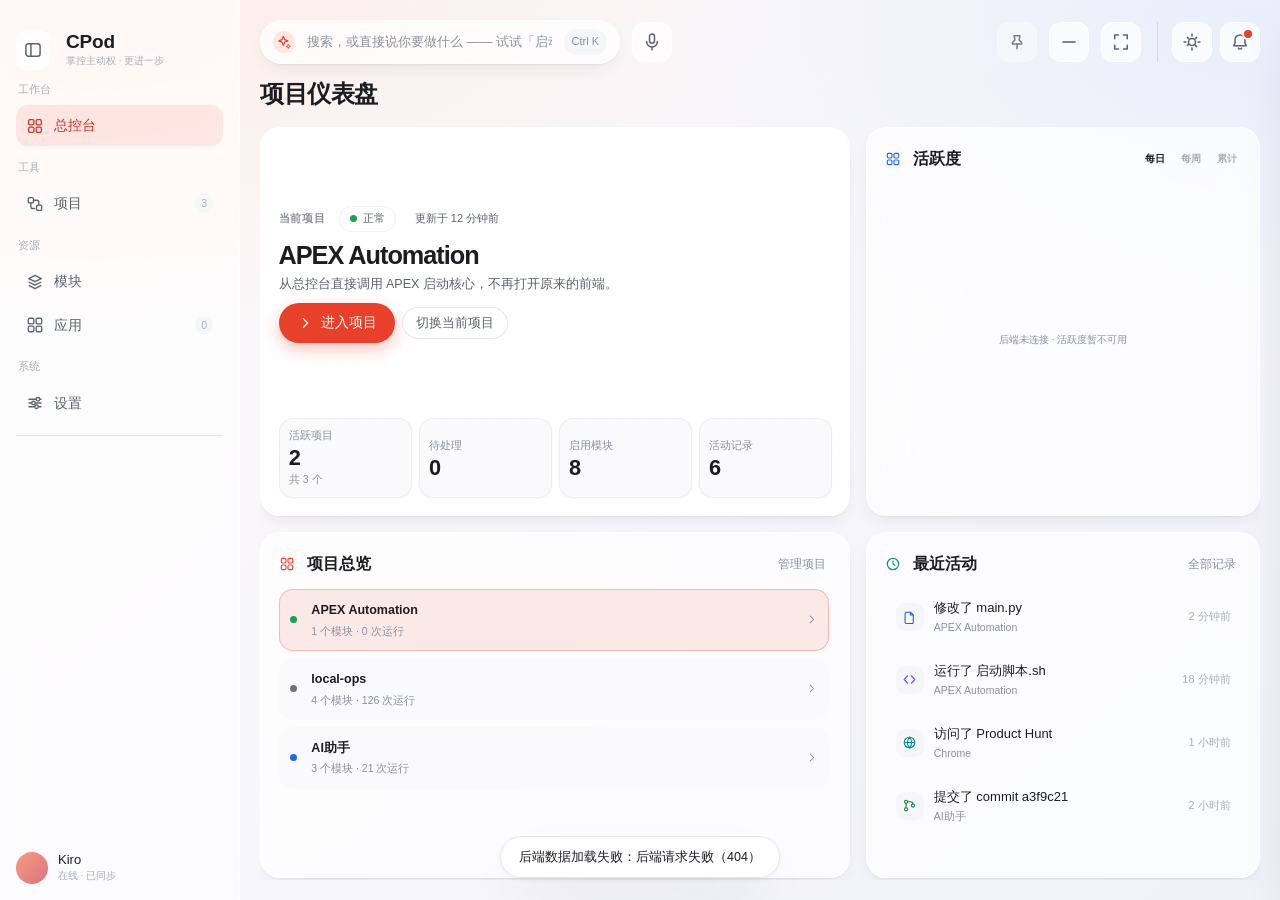
==== commit a2c659b7: "Refactor ControlPod into external project hub" ====
--- a/index.html
+++ b/index.html
@@ -3,7 +3,7 @@
 <head>
 <meta charset="UTF-8">
 <meta content="width=device-width, initial-scale=1" name="viewport">
-<title>APEX 控制台</title>
+<title>ControlPod</title>
 <link href="styles.css?v=20260926F" rel="stylesheet">
 </head>
 <body>
@@ -26,7 +26,7 @@
         </button>
       </div>
       <div>
-        <div class="name">APEX</div>
+        <div class="name">CPod</div>
         <div class="tag">掌控主动权 · 更进一步</div>
       </div>
     </div>
--- a/styles.css
+++ b/styles.css
@@ -1,5 +1,5 @@
-/* APEX 控制台 · 可运行原型
-   视觉系统：沿用 APEX 品牌红 + 玻璃白卡 + 柔和渐变底
+/* ControlPod · 可运行总控台
+   视觉系统：品牌红 + 玻璃白卡 + 柔和渐变底
    结构纪律：圆角分级、4px 间距基准、字重分三档、扁平优先、阴影只用于交互层 */
 
 
@@ -193,6 +193,9 @@
   --tile-min:290px;
   --board-gap:14px;
   --tile-pad:16px;
+  /* 卡片悬停上移量。它同时是 .pjt-board 必须为「滚动裁剪边界」预留的上边距 ——
+     两处必须相等，故抽成令牌，避免日后各写一个 2px 走散（见 .pjt-board 那条规则的注释） */
+  --pjt-hover-lift:2px;
   /* 卡片拖拽排序的视觉：抬起幅度与拖拽阴影。JS 通过 getComputedStyle 读这两个值，
      所以调手感只改这里，不用去动 app.js */
   --pjt-lift-scale:1.035;
@@ -681,6 +684,10 @@
 .dashboard-projects{grid-area:projects}
 .dashboard-activity{grid-area:activity}
 .home-grid .card{min-height:0;overflow:hidden}
+/* 活跃度卡的悬停气泡要向上溢出卡外才可见，所以这一张卡必须放行纵向溢出（横向仍裁）。
+   卡片自身背景 / 圆角 / 边框照旧只画在卡盒上：气泡是绝对定位子元素、z-index:3 在卡内容之上，
+   溢出的那一截会画在本卡之上、邻卡之下 —— 同层叠上下文里后出现的卡盖住先出现的，观感正确。 */
+.home-grid .dashboard-heat{overflow:visible clip}
 .home-grid .card-head{flex:0 0 auto}
 .dashboard-overview-main{flex:1;min-height:0;display:flex;flex-direction:column;justify-content:center;gap:calc(var(--dash-gap) / 1.6)}
 .dashboard-kicker{margin:0 calc(var(--dash-gap) / 3) 0 0;font-size:var(--dash-kicker);font-weight:600;letter-spacing:.08em;color:var(--ink-3)}
@@ -731,8 +738,15 @@
   transform:translate(var(--heat-tip-dx),var(--heat-tip-rise));
   transition:all .3s ease}
 .heat-cell:hover .heat-tip{opacity:1;transform:translate(var(--heat-tip-dx),0)}
+/* 气泡边界对齐：气泡比格子宽得多，居中摆放会向两侧越界。
+   ①第 1 列（7n+1）左对齐，防止向左溢出卡盒；
+   ②**末尾 2 列**右对齐，防止向右溢出卡盒 —— 阈值必须是 HEAT_CARD_CELLS-14+1 = 78，
+     即 91-格卡片窗里倒数第二列的首格。原先写的是 n+169（= 371 格全窗时代的「后段列」），
+     卡片窗缩到 13 周（91 格）后这个选择器**永远不命中**，于是末列气泡仍然居中、右半边被横向裁掉
+     （2026-09-28 实测：累计口径下悬浮末列，只看到「截至9月28日」半截气泡）。
+     ⚠️ 这个 78 与 app.js 的 HEAT_CARD_CELLS 联动：卡片窗格数一变，这里必须同步改。 */
 .heat-cell:nth-child(7n+1) .heat-tip{left:0;--heat-tip-dx:0}
-.heat-cell:nth-child(n+169) .heat-tip{left:auto;right:0;--heat-tip-dx:0}
+.heat-cell:nth-child(n+78) .heat-tip{left:auto;right:0;--heat-tip-dx:0}
 .heat-tip-l2{display:flex;align-items:center;gap:calc(var(--heat-tip-gap) * 2)}
 .heat-tip-sep{color:var(--heat-tip-ink);opacity:.45}
 .heat-add{color:var(--heat-tip-add);font-weight:600}
@@ -1074,7 +1088,14 @@
 .pjt-board{
   display:grid;grid-template-columns:repeat(auto-fill,minmax(min(var(--tile-min),100%),1fr));
   gap:var(--board-gap);align-content:start;flex:1;min-height:0;
-  min-width:0;overflow:hidden auto;padding-bottom:2px;
+  min-width:0;overflow:hidden auto;
+  /* 滚动容器的裁剪边界 = 它的 padding box，而它正好压在第一行卡片的静止顶边上。
+     卡片悬停上移 --pjt-hover-lift 后顶边越界 → 上边框连同两个上圆角被切掉
+     （表现为「边框包裹不全」；第二行及以后的卡片不移到边界外，所以看不出问题）。
+     故向上预留等量空间：margin 与 padding 数值相反、互相抵消，
+     卡的静止位置与容器高度都不动，只是把裁剪边界整体抬高一格。 */
+  margin-top:calc(-1 * var(--pjt-hover-lift));
+  padding:var(--pjt-hover-lift) 0 2px;
 }
 .pjt-card{
   position:relative;display:flex;flex-direction:column;min-width:0;
@@ -1088,7 +1109,7 @@
 [data-theme="dark"] .pjt-card{border-color:var(--line)}
 /* 悬停：抬起 2px 的同时投影换到 --sh-hov（更长但同样回落到 0），
    两者同时发生才有「卡片离地」的确定感；只加阴影不位移会显得发虚 */
-.pjt-card:hover{box-shadow:var(--sh-hov);border-color:var(--brand-line);background:var(--card-strong);transform:translateY(-2px)}
+.pjt-card:hover{box-shadow:var(--sh-hov);border-color:var(--brand-line);background:var(--card-strong);transform:translateY(calc(-1 * var(--pjt-hover-lift)))}
 /* 信息区：进入详情的唯一入口；flex:1 保证操作条贴着卡片底部（同行卡片等高时也不留缝） */
 .pjt-main{flex:1;display:flex;flex-direction:column;gap:9px;min-width:0;cursor:pointer;
   padding:var(--tile-pad) var(--tile-pad) 11px;border-radius:var(--r-tile) var(--r-tile) 0 0}
@@ -1151,7 +1172,7 @@
 /* 尾部占位卡：虚线 + 居中加号，和项目卡同栅格同高度 */
 .pjt-new{align-items:center;justify-content:center;gap:7px;min-height:150px;
   border-style:dashed;border-color:var(--line);background:transparent;box-shadow:none;color:var(--ink-3)}
-.pjt-new:hover{border-color:var(--brand-line);background:var(--card);box-shadow:var(--sh-hov);transform:translateY(-2px)}
+.pjt-new:hover{border-color:var(--brand-line);background:var(--card);box-shadow:var(--sh-hov);transform:translateY(calc(-1 * var(--pjt-hover-lift)))}
 .pjt-new-ico{width:34px;height:34px;border-radius:50%;display:grid;place-items:center;
   background:var(--tile);border:1px dashed var(--line);color:var(--ink-3)}
 .pjt-new-ico>svg{width:16px;height:16px}
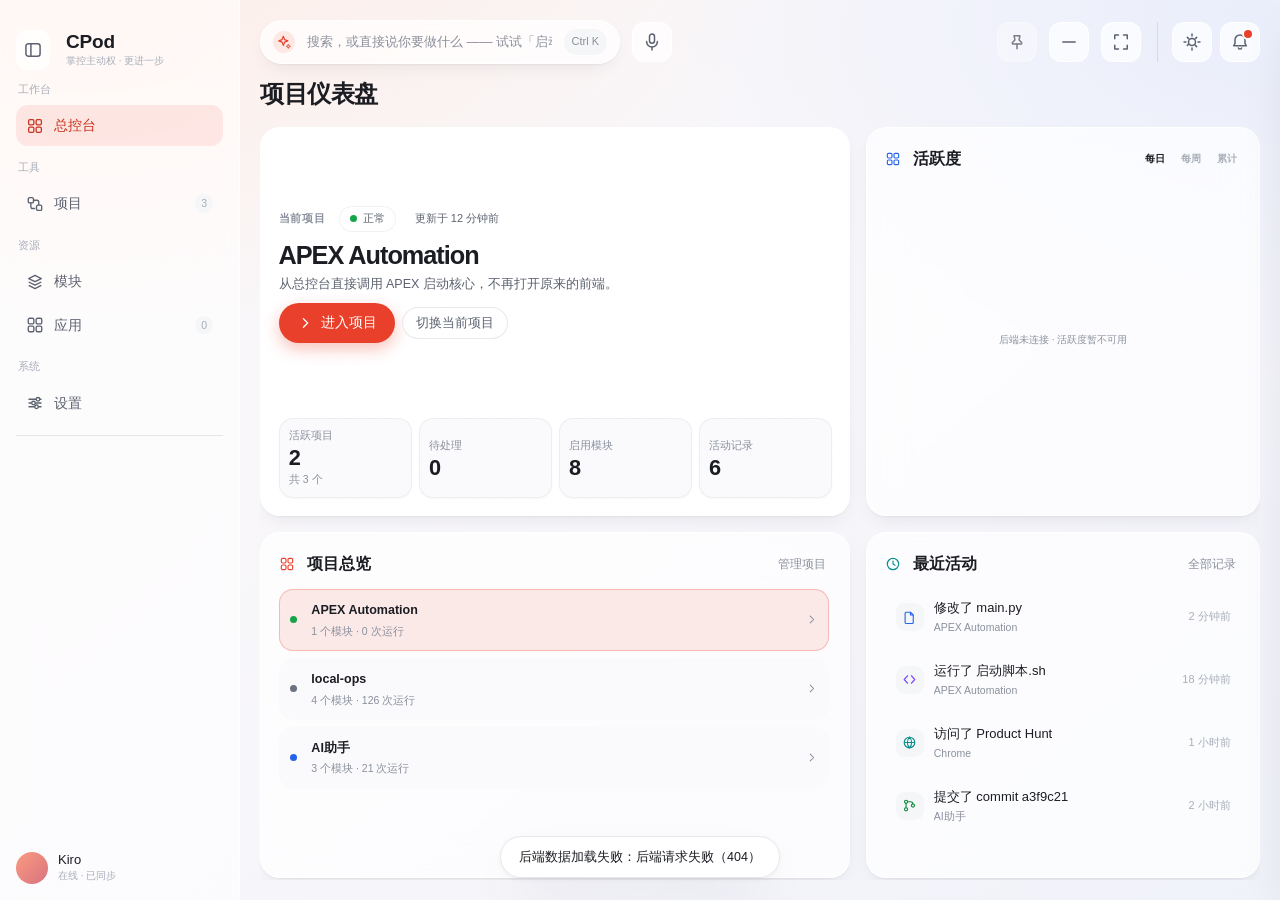
==== commit ac8452b9: "Retire browser backend and slim ControlPod" ====
--- a/index.html
+++ b/index.html
@@ -204,6 +204,7 @@
 <!-- ============ 提示条 ============ -->
 <div class="toasts" id="toasts"></div>
 
-<script src="app.js?v=20260926F"></script>
+<script src="web/shell-bridge.js?v=20260929A"></script>
+<script src="app.js?v=20260929A"></script>
 </body>
 </html>
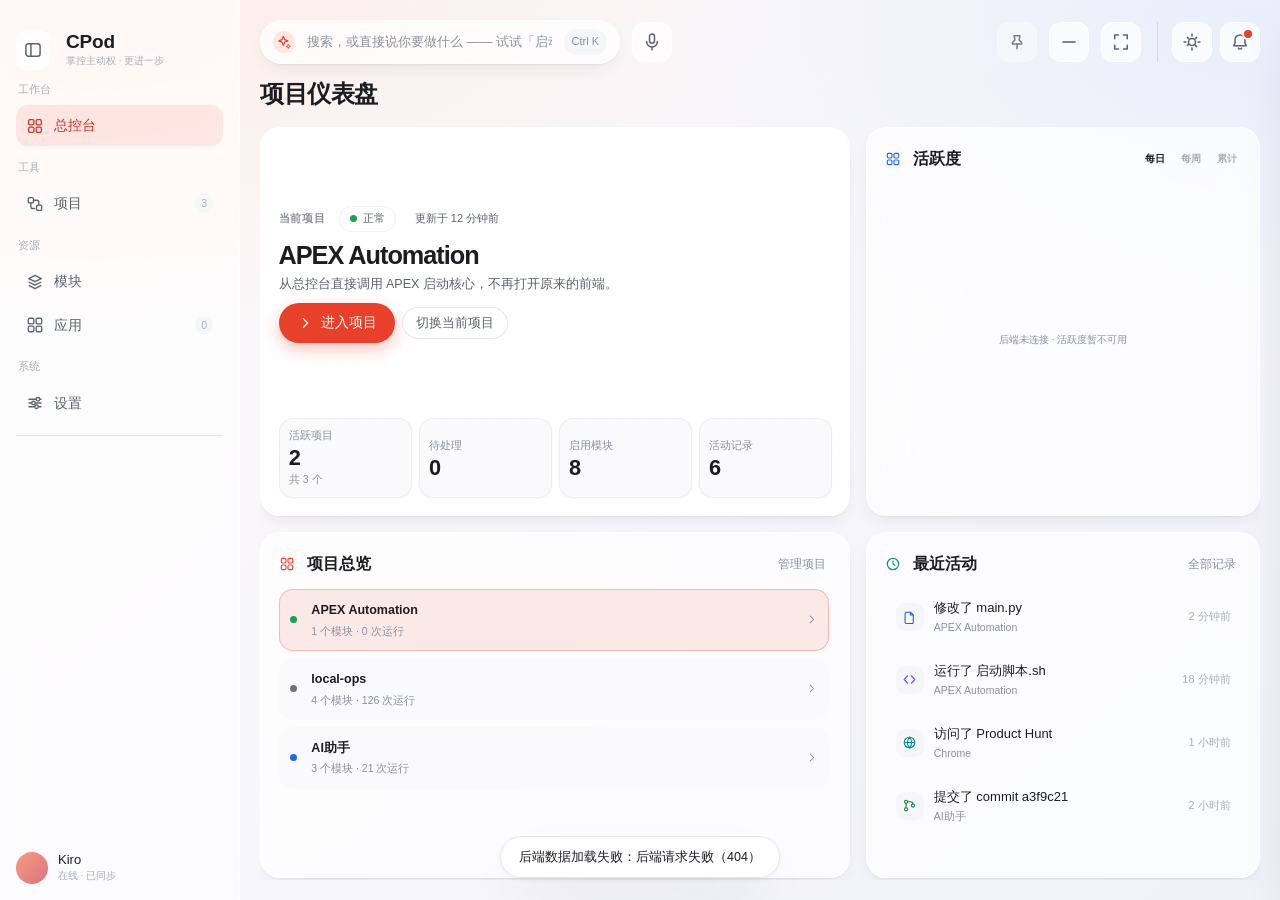
==== commit 11ea7506: "Update project cards and current maintenance docs" ====
--- a/index.html
+++ b/index.html
@@ -4,7 +4,7 @@
 <meta charset="UTF-8">
 <meta content="width=device-width, initial-scale=1" name="viewport">
 <title>ControlPod</title>
-<link href="styles.css?v=20260926F" rel="stylesheet">
+<link href="styles.css?v=20260930F" rel="stylesheet">
 </head>
 <body>
 
@@ -205,6 +205,6 @@
 <div class="toasts" id="toasts"></div>
 
 <script src="web/shell-bridge.js?v=20260929A"></script>
-<script src="app.js?v=20260929A"></script>
+<script src="app.js?v=20260930F"></script>
 </body>
 </html>
--- a/styles.css
+++ b/styles.css
@@ -154,9 +154,11 @@
 
   /* Obsidian 项目资料中枢：尺寸与动效集中在令牌，组件规则不硬写数值 */
   --ease-out:cubic-bezier(.23,1,.32,1);
+  --ease-in-out:cubic-bezier(.77,0,.175,1);
   --motion-press:140ms;
   --motion-panel:200ms;
   --motion-return:280ms;
+  --motion-theme:420ms;
   --obs-hub-pad:14px;
   --obs-hub-gap:12px;
   --obs-node-pad:12px;
@@ -312,6 +314,7 @@
 .view{flex:1;min-height:0;overflow:hidden auto;display:flex;flex-direction:column;gap:var(--gap);padding-bottom:2px;
   scrollbar-width:none;              /* 页面侧边不显示滚动条（滚轮 / 键盘 / 触控滚动能力保留） */
   -ms-overflow-style:none}
+.view.project-view{margin-inline:calc(-1 * var(--pg));padding-inline:var(--pg)}
 .view::-webkit-scrollbar{display:none}
 /* 应用页：整页锁死，滚动只发生在「全部应用」列表容器内部——索引条因此始终停在可视区 */
 .view.no-scroll{overflow:hidden}
@@ -524,7 +527,7 @@
 /* ---------- 主题切换按钮：太阳 ↔ 月亮（一枚 SVG，按 data-theme 切换形态）----------
    形态只由 <html data-theme> 决定，切主题不动 DOM —— 浅色态显示太阳（日盘 + 8 根光条），
    深色态显示月亮（光条收起、月盘撑开把日盘挖成月牙）。
-   本按钮**不带任何过渡**：形态随主题硬切，与整页换肤同一拍到位，不做补间。
+   图元在新主题快照中直接换形；整页由下方的圆形揭示过渡呈现。
 
    两处硬约束：
    1) --theme-moon-ink 必须是**不透明**色。这不是美观问题：SVG 的 fill 认 alpha ——
@@ -565,10 +568,17 @@
    真正不透明的只有 .sidebar 与各卡片，且它们都是半透明毛玻璃、采样其下的地板。 */
 #app{position:relative;z-index:1}
 
-/* 前两代的主题切换遮罩（「全屏渐变交叉淡出」「独立涟漪层」）与第三代「色彩级联」
-   都已整条链路废弃（又卡又闪、且级联的 260ms 错峰与用户要的「扫过即定色」相冲），
-   选择器一并删掉 —— 留一个 display:none 的死类只会被孤儿护栏抓出来
-   （styles.css 里不允许存在 app.js / index.html 从不出现的类名）。 */
+/* 切深色：新深色在上层外扩。切回浅色：旧深色在上层收回。
+   禁用浏览器默认交叉淡出，保持两层同位并避免叠色。 */
+:root.theme-transition-active,
+:root.theme-transition-active *{transition-duration:0s!important}
+:root.theme-transition-active::view-transition-group(root){animation:none}
+:root.theme-transition-active::view-transition-old(root),
+:root.theme-transition-active::view-transition-new(root){animation:none;mix-blend-mode:normal}
+:root.theme-transition-active::view-transition-old(root){z-index:1}
+:root.theme-transition-active::view-transition-new(root){z-index:2}
+:root.theme-transition-active.theme-transition-contract::view-transition-old(root){z-index:2}
+:root.theme-transition-active.theme-transition-contract::view-transition-new(root){z-index:1}
 
 
 /* ---------- 卡片 ----------
@@ -1079,26 +1089,24 @@
 .board-note{font-size:11.5px;color:var(--ink-4)}
 
 /* ---------- 项目选择页：卡片栅格 + 卡片内操作条 ----------
-   一张卡 = 一个项目。上半部 .pjt-main 是信息区（点它进入详情），下半部 .pjt-acts 是操作条
-   （启动·停止 / 复制 / 刷新 / 编辑 / 删除），两者是兄弟节点，点按钮不会误触「进入」。
+   一张卡 = 一个项目。上半部 .pjt-main 展示信息及明确的进入按钮，
+   下半部 .pjt-acts 放复制 / 刷新 / 编辑 / 删除控件；卡片空白处不负责进入。
    列数由 repeat(auto-fill,minmax(...)) 自适应，不写宽度断点 ——
    符合本项目「只有标准窗口 / 全屏两态」的约定。
-   ⚠️ 溢出防线：轨道下限写 min(--tile-min, 100%)（容器更窄时轨道跟着缩，而不是撑破容器），
-      外加 overflow:hidden auto —— 纵向可滚、横向永远不滚。任何宽度下都不出横向滚动条。 */
+   ⚠️ 溢出防线：轨道下限写 min(--tile-min, 100%)（容器更窄时轨道跟着缩，而不是撑破容器）。
+   看板向外借用页面侧边距，再给卡片留活动余量；横向仍不滚动。 */
 .pjt-board{
+  --pjt-motion-gutter:20px;
   display:grid;grid-template-columns:repeat(auto-fill,minmax(min(var(--tile-min),100%),1fr));
   gap:var(--board-gap);align-content:start;flex:1;min-height:0;
   min-width:0;overflow:hidden auto;
-  /* 滚动容器的裁剪边界 = 它的 padding box，而它正好压在第一行卡片的静止顶边上。
-     卡片悬停上移 --pjt-hover-lift 后顶边越界 → 上边框连同两个上圆角被切掉
-     （表现为「边框包裹不全」；第二行及以后的卡片不移到边界外，所以看不出问题）。
-     故向上预留等量空间：margin 与 padding 数值相反、互相抵消，
-     卡的静止位置与容器高度都不动，只是把裁剪边界整体抬高一格。 */
-  margin-top:calc(-1 * var(--pjt-hover-lift));
-  padding:var(--pjt-hover-lift) 0 2px;
+  /* 卡面在四角移动时仍落在看板的裁切范围内。左右借用 .view 的页边距，
+     顶部用等量负边距抵消内边距，保持原有卡片静止位置。 */
+  margin:calc(-1 * var(--pjt-motion-gutter)) calc(-1 * var(--pg)) 0;
+  padding:var(--pjt-motion-gutter) var(--pjt-motion-gutter) var(--pjt-motion-gutter);
 }
 .pjt-card{
-  position:relative;display:flex;flex-direction:column;min-width:0;
+  position:relative;display:flex;flex-direction:column;min-width:0;overflow:hidden;
   border:1px solid rgba(255,255,255,.85);border-radius:var(--r-tile);
   background:var(--card);box-shadow:var(--sh);
   transition:border-color var(--motion-panel) var(--ease-out),
@@ -1107,49 +1115,117 @@
              transform var(--motion-panel) var(--ease-out);
 }
 [data-theme="dark"] .pjt-card{border-color:var(--line)}
-/* 悬停：抬起 2px 的同时投影换到 --sh-hov（更长但同样回落到 0），
-   两者同时发生才有「卡片离地」的确定感；只加阴影不位移会显得发虚 */
-.pjt-card:hover{box-shadow:var(--sh-hov);border-color:var(--brand-line);background:var(--card-strong);transform:translateY(calc(-1 * var(--pjt-hover-lift)))}
-/* 信息区：进入详情的唯一入口；flex:1 保证操作条贴着卡片底部（同行卡片等高时也不留缝） */
-.pjt-main{flex:1;display:flex;flex-direction:column;gap:9px;min-width:0;cursor:pointer;
-  padding:var(--tile-pad) var(--tile-pad) 11px;border-radius:var(--r-tile) var(--r-tile) 0 0}
-.pjt-main:focus-visible{outline:2px solid var(--brand);outline-offset:-2px}
-.pjt-top{display:flex;align-items:flex-start;gap:10px;min-width:0}
-.pjt-ico{width:36px;height:36px;flex:0 0 36px;border-radius:11px;display:grid;place-items:center;overflow:hidden}
-.pjt-ico>svg{width:18px;height:18px}
-.pjt-hd{flex:1;min-width:0;display:flex;flex-direction:column;gap:5px}
-/* 运行态标签宁可换行，也不挤压项目名（4 列时卡窄，名字被截断会很难认） */
-.pjt-name-line{display:flex;align-items:center;gap:7px;min-width:0;flex-wrap:wrap;row-gap:4px}
-.pjt-name{font-size:14px;font-weight:650;letter-spacing:-.2px;min-width:0;
+/* 山景内部固定成一幅画；底板小幅倾斜和位移，文字与控件移动更多。 */
+.pjt-card[data-id]{overflow:visible;border:0;background:transparent;box-shadow:none}
+.pjt-visual{position:absolute;left:0;top:0;width:100%;height:100%;z-index:0;overflow:hidden;border:1px solid rgba(255,255,255,.85);
+  border-radius:var(--r-tile);background:#d5e6df;box-shadow:var(--sh);
+  transition:left var(--motion-return) var(--ease-out),top var(--motion-return) var(--ease-out),
+    transform var(--motion-return) var(--ease-out),
+    box-shadow var(--motion-press) var(--ease-out),filter var(--motion-press) var(--ease-out)}
+[data-theme="dark"] .pjt-visual{border-color:rgba(176,205,209,.19);background:#1e3039}
+@media (hover:hover) and (pointer:fine){
+  .pjt-card[data-id]:hover .pjt-visual{box-shadow:var(--sh-hov)}
+}
+.pjt-card.is-parallax{z-index:1}
+.pjt-card.is-parallax .pjt-visual{
+  transform:perspective(900px) rotateX(var(--pjt-rotate-x,0deg)) rotateY(var(--pjt-rotate-y,0deg));
+  transition-duration:var(--motion-press)}
+.pjt-card[data-id]:active:not(.is-dragging) .pjt-visual{
+  box-shadow:0 1px 4px rgba(8,27,35,.16),inset 0 2px 12px rgba(8,27,35,.1);filter:brightness(.97)}
+/* 山景各层在底板内部始终静止，并被卡片圆角裁切。 */
+.pjt-scene{position:absolute;inset:0;z-index:0;overflow:hidden;pointer-events:none;
+  background:#cde0d8}
+.pjt-scene::after{content:"";position:absolute;inset:48% 0 0;z-index:5;
+  background:linear-gradient(transparent,rgba(9,41,54,.16) 60%,rgba(9,41,54,.6));pointer-events:none}
+.pjt-sky{position:absolute;inset:-64px;z-index:0;
+  background:linear-gradient(145deg,color-mix(in srgb,var(--pjt-accent) 8%,#d7e9df),#b9d2d5 72%)}
+.pjt-sun{position:absolute;top:30px;right:66px;width:74px;height:74px;border-radius:50%;z-index:1;
+  background:rgba(255,245,202,.66);box-shadow:0 0 34px rgba(255,245,202,.22)}
+.pjt-ridge{position:absolute;left:-20%;width:140%}
+.pjt-ridge-far{z-index:2;bottom:-42px;height:230px;
+  clip-path:polygon(0 88%,31% 13%,54% 84%,72% 34%,100% 83%,100% 100%,0 100%);
+  background:linear-gradient(160deg,#a6b7b7 6%,#788fa1 55%,#5c7890)}
+.pjt-ridge-far::after{content:"";position:absolute;inset:0;background:#f1eedc;
+  clip-path:polygon(25% 28%,31% 13%,38% 35%,34% 30%,31% 36%,28% 30%,69% 40%,72% 34%,76% 47%,72% 42%)}
+.pjt-ridge-mid{z-index:3;bottom:-24px;height:155px;
+  clip-path:polygon(0 88%,27% 17%,53% 88%,72% 31%,100% 79%,100% 100%,0 100%);
+  background:linear-gradient(155deg,#5f8090,#3b6171 58%,#294d61)}
+.pjt-ridge-near{z-index:4;bottom:-25px;height:92px;
+  clip-path:polygon(0 73%,22% 52%,47% 87%,69% 46%,100% 18%,100% 100%,0 100%);
+  background:linear-gradient(115deg,#224b59,#153843 78%)}
+/* 项目各自保留同一山景语言，稳定地微调天体和山脊位置。 */
+.pjt-card[data-scene="1"] .pjt-sun{right:35px;top:40px;width:62px;height:62px}
+.pjt-card[data-scene="1"] .pjt-ridge-far{transform:translateX(7%)}
+.pjt-card[data-scene="1"] .pjt-ridge-mid{transform:translateX(-5%)}
+.pjt-card[data-scene="2"] .pjt-sun{right:96px;top:27px;width:68px;height:68px}
+.pjt-card[data-scene="2"] .pjt-ridge-far{transform:translateX(-8%)}
+.pjt-card[data-scene="2"] .pjt-ridge-near{transform:translateX(5%)}
+/* 夜间卡片使用低亮度的蓝灰层次，保留山景但不在暗色工作台上形成亮块。 */
+[data-theme="dark"] .pjt-scene{background:#21343b}
+[data-theme="dark"] .pjt-scene::after{background:linear-gradient(180deg,transparent,rgba(5,17,24,.2) 35%,rgba(5,17,24,.52))}
+[data-theme="dark"] .pjt-sky{background:linear-gradient(145deg,color-mix(in srgb,var(--pjt-accent) 10%,#29404a),#1d303c 76%)}
+[data-theme="dark"] .pjt-sun{background:rgba(206,215,190,.23);box-shadow:0 0 36px rgba(207,219,196,.08)}
+[data-theme="dark"] .pjt-ridge-far{background:linear-gradient(160deg,#516b72,#394f60 58%,#2c4354)}
+[data-theme="dark"] .pjt-ridge-far::after{background:#839494;opacity:.42}
+[data-theme="dark"] .pjt-ridge-mid{background:linear-gradient(155deg,#355867,#274656 58%,#203b4c)}
+[data-theme="dark"] .pjt-ridge-near{background:linear-gradient(115deg,#193b48,#102c38 78%)}
+/* 文字和控件位于独立上层，按现有幅度跟随而不受画面滤镜影响。 */
+.pjt-main{position:relative;z-index:6;flex:1;display:flex;flex-direction:column;min-height:300px;min-width:0;
+  left:0;top:0;padding:22px 22px 16px;
+  transition:left var(--motion-return) var(--ease-out),top var(--motion-return) var(--ease-out)}
+.pjt-card.is-parallax .pjt-main,.pjt-card.is-parallax .pjt-acts{transition-duration:var(--motion-press)}
+.pjt-copy-plane{display:flex;flex-direction:column;align-items:stretch;width:100%;min-width:0}
+.pjt-topline{display:flex;align-items:center;justify-content:space-between;gap:8px;min-width:0}
+.pjt-flow{max-width:100%;overflow:hidden;text-overflow:ellipsis;white-space:nowrap;
+  font-size:10px;font-weight:700;letter-spacing:.09em;color:#35545b}
+.pjt-name{display:block;max-width:100%;margin-top:17px;font-size:30px;font-weight:780;letter-spacing:-.8px;line-height:1.08;color:#17343e;
   overflow:hidden;text-overflow:ellipsis;white-space:nowrap}
 .pjt-live{display:inline-flex;align-items:center;gap:5px;flex:0 0 auto;font-size:10.5px;
-  color:var(--brand-dark);background:var(--brand-soft);border-radius:var(--r-pill);padding:2px 8px}
-[data-theme="dark"] .pjt-live{color:#FF8A76}
+  color:#9b301f;background:rgba(255,255,255,.72);border-radius:var(--r-pill);padding:2px 8px}
 .pjt-live .dot{background:currentColor;animation:pjtPulse 1.5s ease-in-out infinite}
 @keyframes pjtPulse{0%,100%{opacity:1}50%{opacity:.32}}
-/* 进入提示：常驻但低权重，悬停点亮 —— 它在信息区，和下方操作条各占一行，互不抢注意力 */
-.pjt-enter{flex:0 0 auto;margin-left:auto;display:inline-flex;align-items:center;gap:2px;
-  font-size:11px;color:var(--ink-4);white-space:nowrap;transition:color .18s ease,transform .18s ease}
-.pjt-enter>svg{width:12px;height:12px;display:block}
-.pjt-main:hover .pjt-enter{color:var(--brand);transform:translateX(2px)}
-.pjt-desc{font-size:12px;color:var(--ink-3);line-height:1.5;min-width:0;
-  display:-webkit-box;-webkit-line-clamp:2;-webkit-box-orient:vertical;overflow:hidden}
-/* margin-top:auto 把「事实」一行压到信息区底部：同行卡片的 chip 能横向对齐 */
-.pjt-meta{display:flex;align-items:center;gap:6px;flex-wrap:wrap;min-width:0;row-gap:6px;margin-top:auto}
-/* 长文案 chip 必须能缩（min-width:0 打破 nowrap 的最小内容宽硬底），
-   否则窄卡里它会顶出卡片边界；缩到放不下时由自身 ellipsis 收尾 */
-.pjt-chip{font-size:10.5px;color:var(--ink-3);background:var(--tile);border-radius:var(--r-pill);
-  padding:2px 9px;white-space:nowrap;min-width:0;max-width:100%;overflow:hidden;text-overflow:ellipsis}
-.pjt-chip.ok{color:var(--green);background:var(--green-bg)}
-.pjt-chip.warn{color:var(--amber);background:var(--amber-bg)}
-/* 层级标记：子项目看「归属谁」，父项目看「有几个下级」——上下两个方向都能读出结构 */
-.pjt-chip.pjt-up{color:var(--brand-dark);background:var(--brand-soft)}
-.pjt-chip.pjt-down{color:var(--ink-2);background:var(--card-strong);border:1px solid var(--line-2)}
-[data-theme="dark"] .pjt-chip.pjt-up{color:#FF8A76}
-/* 操作条：主操作在左、图标组在右（同一簇），上方分隔线把「进入」与「操作」分成两件事。
-   min-width:0 允许窄卡里 flex-wrap 正常生效，而不是被最小内容宽顶出去 */
-.pjt-acts{display:flex;align-items:center;gap:10px;flex-wrap:wrap;row-gap:6px;min-width:0;
-  padding:9px var(--tile-pad) 11px;border-top:1px solid var(--line-2)}
+.pjt-desc{margin-top:9px;max-width:26ch;font-size:11.5px;line-height:1.4;color:#405b62;
+  overflow:hidden;text-overflow:ellipsis;white-space:nowrap}
+.pjt-bottom{display:flex;align-items:flex-end;justify-content:space-between;gap:12px;min-width:0;margin-top:auto;
+  padding-top:16px;color:#fff}
+.pjt-stat{display:flex;flex-direction:column;gap:4px;white-space:nowrap}
+.pjt-stat strong{font-size:29px;font-weight:760;letter-spacing:-1px;line-height:1}
+.pjt-stat strong small{font-size:13px;font-weight:600;letter-spacing:0}
+.pjt-stat span{font-size:10.5px;font-weight:600;color:rgba(255,255,255,.87)}
+.pjt-facts{display:flex;align-items:center;justify-content:space-between;gap:6px;min-height:18px;margin-top:9px;
+  font-size:10.5px;color:#33453d;line-height:1.25}
+.pjt-ready.ok{color:#255e50}.pjt-ready.warn{color:#805419}
+.pjt-relation{min-width:0;max-width:65%;overflow:hidden;text-overflow:ellipsis;white-space:nowrap;text-align:right}
+.pjt-run-controls{display:flex;flex:1;flex-wrap:wrap;justify-content:flex-end;gap:6px;min-width:0}
+.pjt-enter{min-width:112px;height:42px;border-radius:var(--r-pill);display:inline-flex;align-items:center;justify-content:center;gap:8px;
+  padding:0 13px;background:#f4eacb;color:#17343e;font-size:12px;font-weight:700;
+  box-shadow:0 4px 12px rgba(8,27,35,.18);cursor:pointer;
+  transition:background var(--motion-press) var(--ease-out),transform var(--motion-press) var(--ease-out)}
+.pjt-enter>svg{width:16px;height:16px;display:block}
+.pjt-enter:hover:not(:disabled){background:#fff3d6;transform:translateY(-1px)}
+.pjt-enter:disabled{opacity:.55;cursor:not-allowed;box-shadow:none}
+.pjt-enter:focus-visible{outline:2px solid #17343e;outline-offset:2px}
+[data-theme="dark"] .pjt-flow{color:#adc7c8}
+[data-theme="dark"] .pjt-name{color:#eaf2f0}
+[data-theme="dark"] .pjt-desc{color:#b5cacc}
+[data-theme="dark"] .pjt-facts{color:#a7bdbc}
+[data-theme="dark"] .pjt-ready.ok{color:#9ad3be}
+[data-theme="dark"] .pjt-ready.warn{color:#e2bd80}
+[data-theme="dark"] .pjt-live{color:#a8e5bd;background:rgba(8,26,31,.52)}
+[data-theme="dark"] .pjt-topline .badge{background:rgba(8,26,31,.5)}
+[data-theme="dark"] .pjt-enter{background:#d6ded4;color:#17343e;box-shadow:0 4px 14px rgba(0,0,0,.24)}
+[data-theme="dark"] .pjt-enter:hover:not(:disabled){background:#edf2e8}
+@media (prefers-reduced-motion:reduce){
+  .pjt-visual{transition:none!important;filter:none!important;left:0!important;top:0!important}
+  .pjt-main,.pjt-acts{transition:none!important;left:0!important;top:0!important}
+  .pjt-enter:hover{transform:none}
+}
+/* 操作控件覆盖在同一张山景卡片的下沿，与进入区域各自处理点击。
+   min-width:0 允许窄卡里 flex-wrap 正常生效。 */
+.pjt-acts{position:relative;z-index:6;display:flex;align-items:center;gap:10px;flex-wrap:wrap;row-gap:6px;min-width:0;
+  left:0;top:0;padding:9px 20px 24px;background:transparent;
+  transition:left var(--motion-return) var(--ease-out),top var(--motion-return) var(--ease-out)}
+.pjt-acts-label{font-size:10.5px;font-weight:600;color:rgba(255,255,255,.75)}
 .pjt-start,.pjt-stop,.pjt-restart{min-width:76px;justify-content:center;gap:5px}
 .pjt-start{background:var(--brand);color:#fff;box-shadow:0 6px 16px rgba(232,64,42,.28)}
 .pjt-start:hover{background:var(--brand-dark)}
@@ -1158,19 +1234,21 @@
 .pjt-stop{background:transparent;color:var(--err);border:1px solid var(--err-line)}
 .pjt-stop:hover{background:var(--err-bg);border-color:var(--err)}
 .pjt-stop>svg{fill:currentColor}
+.pjt-restart{color:#fff;border:1px solid rgba(255,255,255,.32);background:rgba(255,255,255,.08)}
+.pjt-restart:hover{color:#fff;background:rgba(255,255,255,.17)}
 /* 图标组本身也允许换行：否则 4 个定宽按钮的最小内容宽（126px）会顶住卡片，
    极窄窗口下把卡片内容挤出容器（正常宽度不会有任何变化，只在真挤不下时才折行） */
 .pjt-icons{display:flex;align-items:center;gap:2px;flex-wrap:wrap;justify-content:flex-end;
   margin-left:auto;min-width:0}
 .pjt-i{width:30px;height:30px;border-radius:9px;display:grid;place-items:center;flex:0 0 auto;
-  color:var(--ink-3);border:1px solid transparent;
+  color:rgba(255,255,255,.85);border:1px solid transparent;
   transition:color .15s ease,background .15s ease,border-color .15s ease}
 .pjt-i>svg{width:16px;height:16px}
-.pjt-i:hover{color:var(--ink);background:var(--tile);border-color:var(--line-2)}
+.pjt-i:hover{color:#fff;background:rgba(255,255,255,.16);border-color:rgba(255,255,255,.12)}
 .pjt-i:active{transform:scale(.92)}
 .pjt-i.pjt-del:hover{color:var(--err);background:var(--err-bg);border-color:var(--err-line)}
 /* 尾部占位卡：虚线 + 居中加号，和项目卡同栅格同高度 */
-.pjt-new{align-items:center;justify-content:center;gap:7px;min-height:150px;
+.pjt-new{align-items:center;justify-content:center;gap:7px;min-height:340px;
   border-style:dashed;border-color:var(--line);background:transparent;box-shadow:none;color:var(--ink-3)}
 .pjt-new:hover{border-color:var(--brand-line);background:var(--card);box-shadow:var(--sh-hov);transform:translateY(calc(-1 * var(--pjt-hover-lift)))}
 .pjt-new-ico{width:34px;height:34px;border-radius:50%;display:grid;place-items:center;
@@ -1187,10 +1265,8 @@
 .pjt-board.is-sorting .pjt-card{transition-property:border-color,box-shadow,background}
 .pjt-card.is-dragging{cursor:grabbing;z-index:30;border-color:var(--brand-line);
   background:var(--card-strong);box-shadow:var(--pjt-sh-drag)}
-/* 触屏没有悬停：进入提示直接上色，否则它永远停在低权重的灰字状态 */
-@media (hover:none){
-  .pjt-enter{color:var(--brand)}
-}
+.pjt-card[data-id].is-dragging{border:0;background:transparent;box-shadow:none}
+.pjt-card.is-dragging .pjt-visual{box-shadow:var(--pjt-sh-drag);border-color:var(--brand-line)}
 /* 详情页顶部「返回项目列表」 */
 .back-link{display:inline-flex;align-items:center;gap:4px;font-size:11.5px;margin-bottom:3px}
 /* ---------- 概览三卡（进入项目页 · 区块 1） ----------
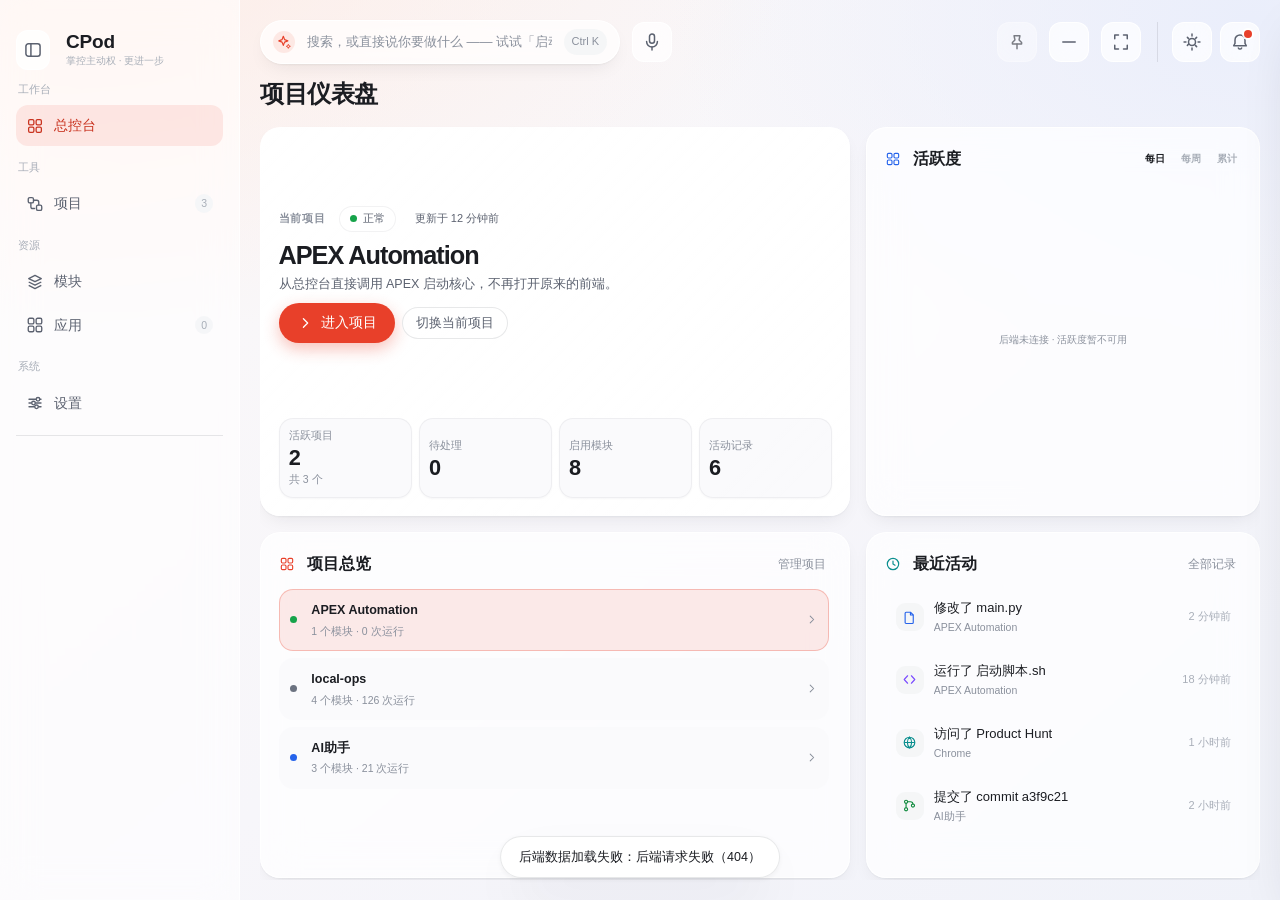
==== commit c1373571: "Add local/external update pipeline, retire handoff doc, slim the console - Remove PROJECT_STATE.md; " ====
--- a/index.html
+++ b/index.html
@@ -14,7 +14,7 @@
   <aside class="sidebar">
     <!-- .brand 自己就是侧栏顶棚的拖动区：::before 拖动带靠它命中（伪元素命中返回宿主元素，
          宿主不带 data-drag 就永远拖不动）。isolation:isolate 保证它内部的 z-index 不外溢，
-         侧栏导航（.nav / .user）不会被拖动带盖住。
+         侧栏导航（.nav）不会被拖动带盖住。
          .brand-header 只装折叠按钮，撑出 --brand-drag-h 让它在图标条里居中也压得住拖动带。 -->
     <div class="brand" data-drag title="拖动窗口">
       <div class="brand-header">
@@ -63,13 +63,23 @@
 
     <div class="side-spacer"></div>
 
-    <div class="user">
-      <div class="avatar"></div>
-      <div>
-        <div class="u-name">Kiro</div>
-        <div class="u-sub">在线 · 已同步</div>
-      </div>
-    </div>
+    <!-- 更新小圈：只在「有更新 / 需要执行 / 正在执行 / 更新失败」时出现（默认 hidden），
+         空闲无更新时不占位、不打扰。**小圈就是进度条**：外圈圆环的弧长 = 周长 ×(1 - 进度)，
+         进度由后端 phase 换算（app.js updateProgress），真实反映走到哪一步。
+         圈里不写百分比 —— 数字压在 34px 的圈里既挤又假；悬停 title 才给「阶段 + 百分比」。
+         data-act 复用 checkUpdate：点了走和设置页同一个确认入口，不另开一条更新链路。 -->
+    <button aria-label="有可用更新" class="side-update" data-act="checkUpdate" hidden id="sideUpdate" title="有可用更新">
+      <svg aria-hidden="true" class="su-ring" viewBox="0 0 40 40">
+        <circle class="su-track" cx="20" cy="20" r="16"></circle>
+        <circle class="su-bar" cx="20" cy="20" r="16"></circle>
+      </svg>
+      <span aria-hidden="true" class="su-glyph" id="sideUpdateGlyph"></span>
+    </button>
+
+    <!-- 侧栏底部原有的「头像 + 昵称 + 在线状态」用户块已整块删除（2026-10-03）：
+         本机单用户应用，这几行字不携带任何可操作信息，也不反映真实账号状态。
+         账号信息在「设置 → 账号」，那里有真实内容（设备管理入口）。
+         删掉后侧栏底部由 .side-spacer 收尾留白。.avatar 样式保留给设置页复用。 -->
   </aside>
 
   <!-- ============ 主区域 ============ -->
--- a/styles.css
+++ b/styles.css
@@ -103,6 +103,15 @@
   --topbar-search-max:360px;  /* 搜索框宽度上限：腾出右侧空间给窗口组 / 偏好组，顶栏也留出可拖窗的空白 */
   --topbar-div:var(--line);   /* 顶栏组与组之间的细竖线 */
 
+  /* 更新小圈（侧栏 / 设置页按钮 / 卡片提醒三处共用）参数，保证三处进度环长得一模一样。
+     --upd-size   侧栏小圈直径
+     --upd-ring-w 环的描边粗细：用户要的是「粗线圈」而不是细发丝圈，
+                  所以 34px 的圈给 5px 描边（约占直径 1/7，视觉上是一枚实心环）
+     --upd-dur    进度追赶时长：宁可缓动也不要「进度条瞬移」的不真实感 */
+  --upd-size:34px;
+  --upd-ring-w:5;
+  --upd-dur:280ms;
+
   /* 窗口组（置顶 · 缩小到托盘 · 全屏）的交互动效：手感全部集中在这里，组件规则不硬写时长。
      --win-ease 是「快出慢收」的丝滑曲线，--win-ease-pop 给需要一点回弹的按下 / 脉冲。 */
   --win-ease:cubic-bezier(.22,1,.36,1);
@@ -135,7 +144,7 @@
   --dash-heat-empty-h:64px;
   /* 方格圆角用百分比：跟着格子大小成正比，小格不会糊成圆点、大格不会显得太方 */
   --dash-heat-cell-r:22%;
-  /* 活跃度底色：单一蓝色系五档，只表达在线时长（0 = 未活跃浅灰，越深 = 在线越久）。
+  /* 活跃度底色：单一蓝色系，只表达在线时长（0 = 未活跃浅灰，越深 = 在线越久）。
      严禁在底色里掺红绿；代码增删只在悬停气泡里用色。 */
   --dash-heat-0:#EBEDF0;
   --dash-heat-1:#BFDBFE;
@@ -319,6 +328,36 @@
 /* 应用页：整页锁死，滚动只发生在「全部应用」列表容器内部——索引条因此始终停在可视区 */
 .view.no-scroll{overflow:hidden}
 
+/* ---------- 设置页「ControlPod 更新」按钮：与侧栏小圈、卡片提醒同款进度环 ----------
+   同一个 --upd-* 参数家族、同一套描边语言，只是直径小一档。侧栏那枚管「全局在更」，
+   这枚管「这个平台的更新到哪一步」，卡片那枚管「这个项目的更新」。三处形状一致，
+   百分比统一只进悬停 title，界面上永远只有一枚环在说话。 */
+.btn-upd{display:inline-flex;align-items:center;gap:8px}
+.btn-upd .su-ring{position:static;width:18px;height:18px;flex:0 0 18px;transform:rotate(-90deg)}
+.btn-upd .su-track,.btn-upd .su-bar{stroke-width:3.4}
+.btn-upd .su-bar{stroke:var(--brand);transition:stroke-dashoffset var(--upd-dur) var(--win-ease)}
+.btn-upd.busy .su-track{stroke:var(--brand-line)}
+.btn-upd.busy{pointer-events:none}
+.btn-upd.ready{color:var(--brand);border-color:var(--brand-line)}
+@media (prefers-reduced-motion:reduce){.btn-upd .su-bar{transition:none}}
+
+/* 只给读屏用的文字：视觉上不出现，但保留在无障碍树里。 */
+.sr-only{position:absolute;width:1px;height:1px;margin:-1px;padding:0;overflow:hidden;
+  clip:rect(0 0 0 0);clip-path:inset(50%);white-space:nowrap;border:0}
+
+/* ---------- 卡片上的更新提醒：同一枚圆环，不是一块「有更新」文字标签 ---------- */
+.pjt-update{align-self:flex-start;margin-top:10px;position:relative;
+  width:22px;height:22px;flex:0 0 22px;border-radius:50%;
+  display:flex;align-items:center;justify-content:center;
+  background:var(--brand-soft);cursor:pointer;
+  transition:transform var(--win-dur-fast) var(--win-ease),background var(--win-dur-fast) ease}
+.pjt-update:hover{background:var(--brand-line);transform:scale(1.08)}
+.pjt-update:active{transform:scale(.94)}
+.pjt-update:focus-visible{outline:2px solid var(--brand);outline-offset:2px}
+.pjt-update .su-ring{position:absolute;inset:0}
+.pjt-update .su-track,.pjt-update .su-bar{stroke-width:3.4}
+.pjt-update .su-bar{stroke:var(--brand)}
+
 /* ---------- 侧边栏 ---------- */
 /* padding-top 比左右内边距各多 8px：让 brand 行顶在「主区内容起点」（侧栏 padding-top 8 + 这段 16
    = 24px；主区侧是 8px 保留区 + .main 的 --pad 20px 取较接近的值）。拖动带（.brand::before）
@@ -326,7 +365,7 @@
 .brand{display:flex;align-items:center;gap:10px;min-width:0;position:relative;
   padding-top:calc(var(--side-pad) + 8px);
   /* isolation 把 .brand 变成独立层叠上下文：这样下面给子元素（.brand-header）的 z-index:1
-     只在本行内部比较，不会跑出去跟 .nav / .user（z-index:auto）按 DOM 顺序平起平坐。
+     只在本行内部比较，不会跑出去跟 .nav（z-index:auto）按 DOM 顺序平起平坐。
      缺了它就是 2026-09-26 那个事故：拖动带盖住整条导航，文字描述全部看不见。 */
   isolation:isolate}
 /* 侧栏顶棚的拖动带（顶栏那条 [data-drag] 的左边一截，同一个 data-drag 语义）：
@@ -346,22 +385,29 @@
 .brand>div:not(.brand-header){position:relative;z-index:0}
 .brand .name{font-family:Inter,sans-serif;font-size:19px;font-weight:700;letter-spacing:-.2px;line-height:1.1}
 .brand .tag{font-size:10px;color:var(--ink-4);white-space:nowrap}
-/* ---------- 折叠态（.app.mini）：侧栏收成图标条 ----------
+/* 折叠态（.app.mini）：侧栏收成图标条
    规则集中在这里，避免分散隐藏导致遗漏与错位：
    1) brand 行只保留折叠按钮本身（.brand-header 里除它以外的子元素、以及品牌文字块）自动隐去；
    2) 导航项只留图标并水平居中；文字与数字徽标一并隐藏；
    3) 侧栏次级内容（分组小标题 / 用户名）整体隐藏。
-   注意 `.brand::before`（侧栏顶部拖动带）不在隐藏之列 —— 它是伪元素、不是子元素。 */
+   注意 `.brand::before`（侧栏顶部拖动带）不在隐藏之列 —— 它是伪元素、不是子元素。
+
+   **对齐（2026-10-03 修）**：折叠按钮曾比导航项左偏 4.5px —— 按钮宽 34px，
+   .brand 用 justify-content:center 让它居中于**整个侧栏**（中心 38），而导航项
+   （width:100%）居中于**去掉 --side-pad 的内容区**（16~59，中心 37.5）；两套基准不同。
+   现在折叠按钮改为与导航项同基准：撑满内容区宽（=100%）+ 自身居中，
+   于是 1~6 号控件（折叠按钮 / 导航项 / 分割线 / 更新小圈）中心 x 完全一致。 */
 .app.mini .brand{gap:0;justify-content:center;padding-top:0}
-.app.mini .brand-header{height:var(--brand-drag-h);flex:0 0 100%}
+/* 撑满内容区宽再由自身居中 —— 与 .nav-item（width:100%）用同一个基准，
+   不要用 justify-content:center 让它在整条侧栏里居中（那会让它偏左 4.5px）。 */
+.app.mini .side-mini{width:100%;flex:0 0 100%}
+.app.mini .brand-header{height:var(--brand-drag-h);flex:0 0 100%;justify-content:center}
 .app.mini .brand-header>*:not(.side-mini),
 .app.mini .brand>*:not(.brand-header){display:none}
 .app.mini .brand::before{bottom:0;height:var(--brand-drag-h)}
 .app.mini .side-label,
-.app.mini .nav-item span,
-.app.mini .user>div:last-child{display:none}
+.app.mini .nav-item span{display:none}
 .app.mini .nav-item{justify-content:center;padding:9px}
-.app.mini .user{justify-content:center}
 /* 折叠按钮本体：浅态位于侧栏左上角（brand 行最左），34px 方形与 30px logo 同高 */
 .side-mini{width:34px;height:34px;flex:0 0 34px;border-radius:10px}
 
@@ -388,11 +434,63 @@
 
 .dot{width:7px;height:7px;border-radius:50%;flex:0 0 7px}
 
-.user{display:flex;align-items:center;gap:10px;padding-top:2px}
+/* 侧栏底部用户块（头像 + 昵称 + 在线状态）已删除，只留下 .avatar 供「设置 → 账号」复用 */
 .avatar{width:32px;height:32px;border-radius:50%;flex:0 0 32px;
   background:linear-gradient(135deg,#FA9A80,#D9737F)}
-.user .u-name{font-family:Inter,sans-serif;font-size:13px;font-weight:500;line-height:1.2}
-.user .u-sub{font-size:10px;color:var(--ink-4)}
+
+/* ---------- 更新小圈（有更新才出现） ----------
+   形态学 ChatGPT 侧栏的更新提示：一个小圆点，不占一行文字，点一下就能更新。
+   **小圈本身就是进度条**：外圈 SVG 画一条完整的轨道 + 一段随进度增长的弧，
+   弧长 = 周长 ×(1 - --upd-p/100)，所以「圈填满」= 「更新走完」，一个控件同时
+   承担「有更新 / 正在更新 / 更新好了」三种状态，不需要额外进度条控件。
+   空闲无更新时 HTML 上带 hidden，display:none 让开，不占侧栏纵向空间。 */
+.side-update{
+  position:relative;width:var(--upd-size);height:var(--upd-size);flex:0 0 var(--upd-size);
+  align-self:flex-start;margin:2px 0;border-radius:50%;
+  display:flex;align-items:center;justify-content:center;
+  background:var(--brand-soft);color:var(--brand-dark);
+  transition:transform var(--win-dur-fast) var(--win-ease),background var(--win-dur-fast) ease;
+}
+.side-update[hidden]{display:none}
+.side-update:hover{transform:scale(var(--win-pop))}
+.side-update:active{transform:scale(var(--win-press))}
+.side-update:focus-visible{outline:2px solid var(--brand);outline-offset:2px}
+/* 轨道：整圈底色。--upd-ring-r 只用于 JS 侧算周长，视觉上靠 stroke-width 定粗细 */
+.su-ring{position:absolute;inset:0;width:100%;height:100%;transform:rotate(-90deg);pointer-events:none}
+.su-track{fill:none;stroke:var(--brand-line);stroke-width:calc(var(--upd-ring-w) * 1px)}
+.su-bar{fill:none;stroke:var(--brand);stroke-width:calc(var(--upd-ring-w) * 1px);stroke-linecap:round;
+  stroke-dasharray:100.53;stroke-dashoffset:100.53;
+  transition:stroke-dashoffset var(--upd-dur) var(--win-ease),stroke var(--win-dur) ease}
+/* 中心图元：空闲=有更新时的下箭头；执行中留空（让环自己说话）。
+   圈内**不再放百分比** —— 34px 里塞数字又挤又假，百分比只给悬停 title。 */
+.su-glyph{position:absolute;inset:0;display:flex;align-items:center;justify-content:center;
+  pointer-events:none;color:var(--brand-dark)}
+.su-glyph svg{width:15px;height:15px}
+/* 有更新待确认：底色实一点，光标可点 */
+.side-update.ready{background:var(--brand-line)}
+/* 执行中：光标转等待、环随进度走；光标忙时不再缩放（缩放会和进度动画打架） */
+.side-update.busy{background:var(--tile);cursor:progress}
+.side-update.busy:hover,.side-update.busy:active{transform:none}
+.side-update.busy .su-glyph{display:none}
+/* 失败：环停在中途、整圈转红，一眼能看出「没走完」而不是「已完成」 */
+.side-update.failed .su-bar{stroke:var(--err)}
+.side-update.failed .su-track{stroke:var(--err-line)}
+.side-update.failed{background:var(--err-bg);color:var(--err)}
+.side-update.failed .su-glyph{color:var(--err)}
+/* 需要重启：整圈走满 + 品牌底色，和「还有更新」区分开 */
+.side-update.ready.su-done .su-bar{stroke-dashoffset:0}
+.side-update.ready.su-done{background:var(--brand);color:#fff}
+.side-update.ready.su-done .su-glyph{color:#fff}
+/* 折叠态：侧栏收成 76px 图标条，小圆点本身就是图形。
+   用 align-self:center 让它居中于**内容区**（与 .nav-item 同基准，中心 37.5），
+   而不是 justify-content:center（那会以整条侧栏 38 为基准，差 0.5px）。 */
+.app.mini .side-update{align-self:center;margin:2px auto}
+
+@media (prefers-reduced-motion:reduce){
+  .side-update,.su-bar{transition:none}
+  .side-update:hover,.side-update:active,.side-update.busy:hover{transform:none}
+}
+
 
 /* ---------- 顶栏 ---------- */
 /* min-width:0 让顶栏本身可缩（否则整条 .main 会被子项的最小内容宽顶住）；
@@ -660,6 +758,9 @@
 .btn svg{width:16px;height:16px;flex:0 0 16px}
 .btn-primary{background:var(--brand);color:#fff;box-shadow:0 6px 16px rgba(232,64,42,.32)}
 .btn-primary:hover{background:var(--brand-dark)}
+.update-confirm-actions{display:flex;justify-content:flex-end;gap:8px}
+.update-error{overflow-wrap:anywhere}
+/* .pjt-update（卡片更新圆环）的规则统一放在更新小圈那一节，与侧栏 / 设置页同源 */
 .btn-primary:active{transform:scale(.97)}
 .btn-ghost{background:var(--card-strong);border:1px solid var(--line);color:var(--ink-2)}
 .btn-ghost:hover{border-color:var(--brand-line);color:var(--brand)}
@@ -733,6 +834,8 @@
 .heat-cell.h2{background:var(--dash-heat-2)}
 .heat-cell.h3{background:var(--dash-heat-3)}
 .heat-cell.h4{background:var(--dash-heat-4)}
+/* 连续色阶按当前视图最大时长混色；上面的分档色作为旧 WebView 降级。 */
+.heat-cell[style]{background:color-mix(in srgb,var(--dash-heat-1),var(--dash-heat-4) var(--heat-strength))}
 .heat-cell.today{box-shadow:0 0 0 1px var(--ink-2)}
 .heat-cell:hover{box-shadow:0 0 0 1px var(--ink-3)}
 /* 今天之后的格子：浅灰占位、不参与交互、JS 也不给它生成气泡 —— 未来日期不可能被悬停出来 */
@@ -1175,27 +1278,38 @@
   transition:left var(--motion-return) var(--ease-out),top var(--motion-return) var(--ease-out)}
 .pjt-card.is-parallax .pjt-main,.pjt-card.is-parallax .pjt-acts{transition-duration:var(--motion-press)}
 .pjt-copy-plane{display:flex;flex-direction:column;align-items:stretch;width:100%;min-width:0}
-.pjt-topline{display:flex;align-items:center;justify-content:space-between;gap:8px;min-width:0}
-.pjt-flow{max-width:100%;overflow:hidden;text-overflow:ellipsis;white-space:nowrap;
-  font-size:10px;font-weight:700;letter-spacing:.09em;color:#35545b}
-.pjt-name{display:block;max-width:100%;margin-top:17px;font-size:30px;font-weight:780;letter-spacing:-.8px;line-height:1.08;color:#17343e;
+/* 项目名独占一行、独占全部宽度：它是卡面主角，不该和状态抢位。
+   （曾经把状态放在名字同一行，截图里长名字立刻被压成「APEX Automat…」。） */
+.pjt-name{display:block;max-width:100%;font-size:30px;font-weight:780;
+  letter-spacing:-.8px;line-height:1.12;color:#17343e;
   overflow:hidden;text-overflow:ellipsis;white-space:nowrap}
-.pjt-live{display:inline-flex;align-items:center;gap:5px;flex:0 0 auto;font-size:10.5px;
-  color:#9b301f;background:rgba(255,255,255,.72);border-radius:var(--r-pill);padding:2px 8px}
-.pjt-live .dot{background:currentColor;animation:pjtPulse 1.5s ease-in-out infinite}
+/* 元信息行：状态 + 层级。两者语义同类（都在讲这个项目眼下怎么样），
+   合成一行而不是各占一处，卡面因此少一层结构、少一次视线跳跃。 */
+.pjt-meta{display:flex;align-items:center;gap:8px;flex-wrap:wrap;min-width:0;margin-top:11px}
+/* 状态：**胶囊底 + 圆点 + 文字**。胶囊而不是方块 —— 圆角矩形贴在山景上会显得像
+   一块补丁；border-radius 给到 --r-pill（999px）后无论多长都是标准胶囊形。
+   底色用状态自己的浅色（沿用 --st-* 的语义色系），圆点用深色，层次清楚。 */
+.pjt-state{display:inline-flex;align-items:center;gap:5px;flex:0 0 auto;white-space:nowrap;
+  height:22px;padding:0 10px 0 8px;border-radius:var(--r-pill);
+  font-size:11px;font-weight:600;letter-spacing:.01em;line-height:1;
+  color:#1c6b3f;background:rgba(22,163,74,.12)}
+.pjt-state-dot{width:7px;height:7px;flex:0 0 7px;border-radius:50%;background:currentColor}
+.pjt-state.pst-ok{color:#1c6b3f;background:rgba(22,163,74,.12)}
+.pjt-state.pst-dev{color:#1d4ed8;background:rgba(37,99,235,.12)}
+.pjt-state.pst-pause{color:#5b6472;background:rgba(107,114,128,.13)}
+/* 运行中：唯一的「活」态。圆点持续呼吸，文字沿用同一套排版，不另起一套样式语言。 */
+.pjt-state.pjt-live{color:#a8380f;background:rgba(232,64,42,.12)}
+.pjt-live .pjt-state-dot{animation:pjtPulse 1.5s ease-in-out infinite}
 @keyframes pjtPulse{0%,100%{opacity:1}50%{opacity:.32}}
-.pjt-desc{margin-top:9px;max-width:26ch;font-size:11.5px;line-height:1.4;color:#405b62;
+.pjt-desc{margin-top:9px;max-width:30ch;font-size:11.5px;line-height:1.4;color:#405b62;
   overflow:hidden;text-overflow:ellipsis;white-space:nowrap}
-.pjt-bottom{display:flex;align-items:flex-end;justify-content:space-between;gap:12px;min-width:0;margin-top:auto;
+/* 层级信息（子项目 / 几个子项目）：与状态同行的次要信息，自身可省略让状态先站住。 */
+.pjt-relation{min-width:0;overflow:hidden;text-overflow:ellipsis;white-space:nowrap;
+  font-size:10.5px;font-weight:500;line-height:1.25;color:#4a6a6a;letter-spacing:.01em}
+/* 底部只留运行控件：以前这里还塞着「启用模块 1/1」，一个与「运行项目」无关的数字
+   把主按钮挤到右边缘。现在操作区只做一件事 —— 启动，视觉重心回到唯一主动作。 */
+.pjt-bottom{display:flex;align-items:flex-end;justify-content:flex-end;gap:12px;min-width:0;margin-top:auto;
   padding-top:16px;color:#fff}
-.pjt-stat{display:flex;flex-direction:column;gap:4px;white-space:nowrap}
-.pjt-stat strong{font-size:29px;font-weight:760;letter-spacing:-1px;line-height:1}
-.pjt-stat strong small{font-size:13px;font-weight:600;letter-spacing:0}
-.pjt-stat span{font-size:10.5px;font-weight:600;color:rgba(255,255,255,.87)}
-.pjt-facts{display:flex;align-items:center;justify-content:space-between;gap:6px;min-height:18px;margin-top:9px;
-  font-size:10.5px;color:#33453d;line-height:1.25}
-.pjt-ready.ok{color:#255e50}.pjt-ready.warn{color:#805419}
-.pjt-relation{min-width:0;max-width:65%;overflow:hidden;text-overflow:ellipsis;white-space:nowrap;text-align:right}
 .pjt-run-controls{display:flex;flex:1;flex-wrap:wrap;justify-content:flex-end;gap:6px;min-width:0}
 .pjt-enter{min-width:112px;height:42px;border-radius:var(--r-pill);display:inline-flex;align-items:center;justify-content:center;gap:8px;
   padding:0 13px;background:#f4eacb;color:#17343e;font-size:12px;font-weight:700;
@@ -1205,27 +1319,28 @@
 .pjt-enter:hover:not(:disabled){background:#fff3d6;transform:translateY(-1px)}
 .pjt-enter:disabled{opacity:.55;cursor:not-allowed;box-shadow:none}
 .pjt-enter:focus-visible{outline:2px solid #17343e;outline-offset:2px}
-[data-theme="dark"] .pjt-flow{color:#adc7c8}
 [data-theme="dark"] .pjt-name{color:#eaf2f0}
 [data-theme="dark"] .pjt-desc{color:#b5cacc}
-[data-theme="dark"] .pjt-facts{color:#a7bdbc}
-[data-theme="dark"] .pjt-ready.ok{color:#9ad3be}
-[data-theme="dark"] .pjt-ready.warn{color:#e2bd80}
-[data-theme="dark"] .pjt-live{color:#a8e5bd;background:rgba(8,26,31,.52)}
-[data-theme="dark"] .pjt-topline .badge{background:rgba(8,26,31,.5)}
+[data-theme="dark"] .pjt-relation{color:#a2bdbe}
+[data-theme="dark"] .pjt-state.pst-ok{color:#7fd6a6;background:rgba(16,163,74,.18)}
+[data-theme="dark"] .pjt-state.pst-dev{color:#8fb4ff;background:rgba(37,99,235,.2)}
+[data-theme="dark"] .pjt-state.pst-pause{color:#9aa3b2;background:rgba(107,114,128,.2)}
+[data-theme="dark"] .pjt-state.pjt-live{color:#ff9c7a;background:rgba(232,64,42,.2)}
 [data-theme="dark"] .pjt-enter{background:#d6ded4;color:#17343e;box-shadow:0 4px 14px rgba(0,0,0,.24)}
 [data-theme="dark"] .pjt-enter:hover:not(:disabled){background:#edf2e8}
 @media (prefers-reduced-motion:reduce){
   .pjt-visual{transition:none!important;filter:none!important;left:0!important;top:0!important}
   .pjt-main,.pjt-acts{transition:none!important;left:0!important;top:0!important}
   .pjt-enter:hover{transform:none}
+  .pjt-live .pjt-state-dot{animation:none}
 }
 /* 操作控件覆盖在同一张山景卡片的下沿，与进入区域各自处理点击。
-   min-width:0 允许窄卡里 flex-wrap 正常生效。 */
+   原来这一行左侧还有一枚「项目管理」文字标签 —— 它只是给右边四个图标复述了一遍
+   （aria-label 已经说了「项目管理操作」），既占位置又制造视觉噪音，直接去掉。
+   图标组改为撑满整行右对齐，形成一条安静的底部工具条。 */
 .pjt-acts{position:relative;z-index:6;display:flex;align-items:center;gap:10px;flex-wrap:wrap;row-gap:6px;min-width:0;
-  left:0;top:0;padding:9px 20px 24px;background:transparent;
+  left:0;top:0;padding:6px 20px 18px;background:transparent;
   transition:left var(--motion-return) var(--ease-out),top var(--motion-return) var(--ease-out)}
-.pjt-acts-label{font-size:10.5px;font-weight:600;color:rgba(255,255,255,.75)}
 .pjt-start,.pjt-stop,.pjt-restart{min-width:76px;justify-content:center;gap:5px}
 .pjt-start{background:var(--brand);color:#fff;box-shadow:0 6px 16px rgba(232,64,42,.28)}
 .pjt-start:hover{background:var(--brand-dark)}
@@ -1791,15 +1906,18 @@
 @media (max-width:1199.98px){
   .app{grid-template-columns:76px minmax(0,1fr)}
   .app:not(.mini):not(.side-flyout) .brand{gap:0;justify-content:center;padding-top:0}
-  .app:not(.mini):not(.side-flyout) .brand-header{height:var(--brand-drag-h);flex:0 0 100%}
+  /* 与 .app.mini 同理：折叠按钮撑满内容区宽再由自身居中，避免比导航项偏左 4.5px */
+  .app:not(.mini):not(.side-flyout) .side-mini{width:100%;flex:0 0 100%}
+  .app:not(.mini):not(.side-flyout) .brand-header{height:var(--brand-drag-h);flex:0 0 100%;justify-content:center}
   .app:not(.mini):not(.side-flyout) .brand-header>*:not(.side-mini),
   .app:not(.mini):not(.side-flyout) .brand>*:not(.brand-header){display:none}
   .app:not(.mini):not(.side-flyout) .brand::before{bottom:0;height:var(--brand-drag-h)}
   .app:not(.mini):not(.side-flyout) .side-label,
-  .app:not(.mini):not(.side-flyout) .nav-item span,
-  .app:not(.mini):not(.side-flyout) .user>div:last-child{display:none}
+  .app:not(.mini):not(.side-flyout) .nav-item span{display:none}
   .app:not(.mini):not(.side-flyout) .nav-item{justify-content:center;padding:9px}
-  .app:not(.mini):not(.side-flyout) .user{justify-content:center}
+  /* 更新小圈在 W1 自动折叠下同样要居中于内容区（基础规则是 align-self:flex-start，
+     不覆盖的话它会贴左边，中心 33 而非 37.5 —— 与 .app.mini 下的表现不一致）。 */
+  .app:not(.mini):not(.side-flyout) .side-update{align-self:center;margin:2px auto}
   /* 手动展开（点折叠按钮）：侧栏以 240px 浮层临时覆盖主区，内容完整可读；主区占满全宽不受挤压 */
   .app.side-flyout{grid-template-columns:minmax(0,1fr)}
   .app.side-flyout .sidebar{position:fixed;left:0;top:0;bottom:0;z-index:60;width:240px;box-shadow:var(--sh-lg)}
